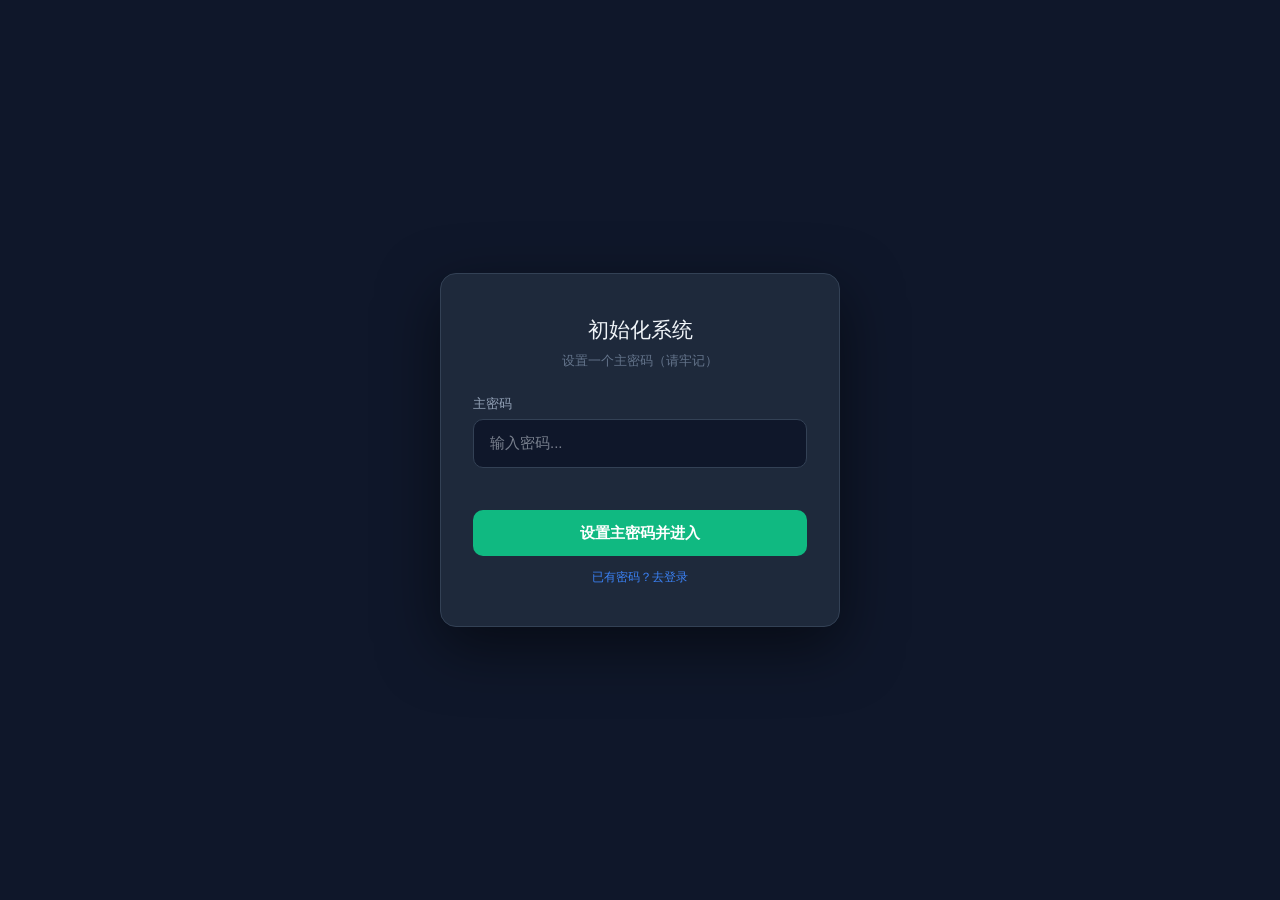
==== index.html @ 43fd76ad "Fix: HashRouter + overlay login + CSS conflict resolved + new bundle" ====
<!doctype html>
<html lang="zh-CN">
<head>
<meta charset="UTF-8"/>
<meta name="viewport" content="width=device-width,initial-scale=1.0"/>
<meta name="theme-color" content="#0f172a"/>
<meta name="description" content="BD工作动态管理系统"/>
<meta name="apple-mobile-web-app-capable" content="yes"/>
<meta name="apple-mobile-web-app-status-bar-style" content="black-translucent"/>
<link rel="apple-touch-icon" href="pwa-192x192.png"/>
<base href="./">
<title>BD工作动态管理</title>
<style>
body{margin:0;overflow:hidden;user-select:none;-webkit-user-select:none}
#root{height:100vh;display:flex}
#login-overlay{position:fixed;inset:0;z-index:99999;display:flex;align-items:center;justify-content:center;background:#0f172a;font-family:-apple-system,BlinkMacSystemFont,"Microsoft YaHei",sans-serif}
.login-card{background:#1e293b;border-radius:16px;padding:40px 32px;width:100%;max-width:400px;border:1px solid #334155;box-shadow:0 20px 60px rgba(0,0,0,0.5)}
.login-card h2{font-size:1.3rem;color:#f1f5f9;margin-bottom:6px;text-align:center}
.login-card .sub{font-size:0.8rem;color:#64748b;text-align:center;margin-bottom:24px}
.login-card label{display:block;font-size:0.8rem;color:#94a3b8;margin-bottom:6px}
.login-card input{width:100%;padding:12px 16px;background:#0f172a;border:1px solid #334155;border-radius:10px;color:#e2e8f0;font-size:15px;outline:none;transition:border-color 0.2s}
.login-card input:focus{border-color:#3b82f6}
.login-card .btn{width:100%;padding:12px;border:none;border-radius:10px;font-size:15px;font-weight:600;cursor:pointer;margin-top:16px;transition:all 0.2s}
.btn-login{background:#3b82f6;color:#fff}
.btn-login:hover{background:#2563eb;transform:translateY(-1px)}
.btn-setup{background:#10b981;color:#fff}
.btn-setup:hover{background:#059669;transform:translateY(-1px)}
.btn-qr{background:transparent;color:#3b82f6;border:2px solid #3b82f6;margin-top:8px}
.btn-qr:hover{background:#1e3a5f}
.error-msg{color:#ef4444;font-size:0.75rem;margin-top:8px;text-align:center;min-height:18px}
.lock-msg{color:#f59e0b;font-size:0.75rem;margin-top:8px;text-align:center}
.toggle-mode{text-align:center;margin-top:12px;font-size:0.75rem;color:#64748b}
.toggle-mode a{color:#3b82f6;cursor:pointer;text-decoration:none}
.toggle-mode a:hover{text-decoration:underline}
.qr-box{text-align:center;margin-top:16px}
.qr-box canvas{border-radius:12px;background:#fff;padding:8px}
.qr-box .qr-hint{font-size:0.7rem;color:#64748b;margin-top:6px}
#app-loading{display:none;align-items:center;justify-content:center;min-height:100vh;flex-direction:column}
#app-loading .spinner{width:40px;height:40px;border:3px solid #334155;border-top-color:#3b82f6;border-radius:50%;animation:spin 0.8s linear infinite;margin-bottom:16px}
#app-loading p{color:#64748b;font-size:0.85rem}
@keyframes spin{to{transform:rotate(360deg)}}
.toast{position:fixed;top:20px;right:20px;background:#1e293b;border:1px solid #334155;border-radius:10px;padding:12px 20px;color:#e2e8f0;font-size:0.85rem;z-index:9999;animation:slideIn 0.3s ease;box-shadow:0 8px 30px rgba(0,0,0,0.4)}
.toast.success{border-color:#10b981}
.toast.error{border-color:#ef4444}
@keyframes slideIn{from{transform:translateX(120%);opacity:0}to{transform:translateX(0);opacity:1}}
@media(max-width:480px){.login-card{padding:28px 20px}}
</style>
</head>
<body>

<!-- Login Screen -->
<div id="login-overlay">
  <div class="login-card">
    <h2 id="login-title">BD工作动态管理</h2>
    <p class="sub" id="login-sub">请登录以访问系统</p>
    <label for="pwd">主密码</label>
    <input type="password" id="pwd" placeholder="输入密码..." autocomplete="off"/>
    <div class="error-msg" id="login-error"></div>
    <div class="lock-msg" id="lock-msg" style="display:none"></div>
    <button class="btn btn-login" id="btn-login" onclick="doLogin()">登录</button>
    <button class="btn btn-qr" id="btn-qr" onclick="toggleQR()">扫码登录</button>
    <div class="qr-box" id="qr-box" style="display:none">
      <canvas id="qr-canvas" width="200" height="200"></canvas>
      <p class="qr-hint">用手机扫描二维码直接登录</p>
    </div>
    <div class="toggle-mode">
      <a id="toggle-setup" onclick="toggleSetup()">首次使用？设置主密码</a>
    </div>
  </div>
</div>

<!-- Loading -->
<div id="app-loading">
  <div class="spinner"></div>
  <p id="loading-text">正在加载...</p>
</div>

<!-- React App -->
<div id="root"></div>

<!-- API Interceptor + Security Layer -->
<script>
(function(){
'use strict';

// ═══════════════════════════════════════
// CONFIGURATION
// ═══════════════════════════════════════
const APP_VERSION = '2.1';
const MAX_LOGIN_ATTEMPTS = 5;
const LOCK_DURATION = 30000; // 30 seconds
const QR_TOKEN_TTL = 300000; // 5 minutes

let encryptionKey = null;
let isAuthenticated = false;
let loginAttempts = 0;
let lockUntil = 0;

// ═══════════════════════════════════════
// TOAST NOTIFICATIONS
// ═══════════════════════════════════════
function showToast(msg, type){
  const t = document.createElement('div');
  t.className = 'toast ' + (type||'');
  t.textContent = msg;
  document.body.appendChild(t);
  setTimeout(()=>{ t.style.opacity='0'; setTimeout(()=>t.remove(),300); },2500);
}

// ═══════════════════════════════════════
// CRYPTO (Web Crypto API)
// ═══════════════════════════════════════
async function deriveKey(password, salt){
  const enc = new TextEncoder();
  const keyMaterial = await crypto.subtle.importKey('raw', enc.encode(password), 'PBKDF2', false, ['deriveKey']);
  return crypto.subtle.deriveKey(
    {name:'PBKDF2', salt:salt||enc.encode('BD-SYSTEM-SALT-v2'), iterations:200000, hash:'SHA-256'},
    keyMaterial,
    {name:'AES-GCM', length:256},
    false,
    ['encrypt','decrypt']
  );
}

async function encryptData(key, plaintext){
  const iv = crypto.getRandomValues(new Uint8Array(12));
  const enc = new TextEncoder();
  const ct = await crypto.subtle.encrypt({name:'AES-GCM', iv}, key, enc.encode(plaintext));
  const combined = new Uint8Array(iv.length + ct.byteLength);
  combined.set(iv, 0);
  combined.set(new Uint8Array(ct), iv.length);
  return btoa(String.fromCharCode(...combined));
}

async function decryptData(key, cipherB64){
  const raw = Uint8Array.from(atob(cipherB64), c=>c.charCodeAt(0));
  const iv = raw.slice(0,12);
  const ct = raw.slice(12);
  const pt = await crypto.subtle.decrypt({name:'AES-GCM', iv}, key, ct);
  return new TextDecoder().decode(pt);
}

// ═══════════════════════════════════════
// INDEXEDDB
// ═══════════════════════════════════════
const DB_NAME = 'BDSystemDB';
const DB_VERSION = 1;
const STORES = ['todos','calendar_events','goals','milestones','reminders','settings','projects','project_tasks','project_links','monthly_items','bd_visits','system'];

function openDB(){
  return new Promise((resolve,reject)=>{
    const req = indexedDB.open(DB_NAME, DB_VERSION);
    req.onupgradeneeded = (e)=>{
      const db = e.target.result;
      STORES.forEach(s=>{ if(!db.objectStoreNames.contains(s)) db.createObjectStore(s, {keyPath:'id', autoIncrement:true}); });
      if(!db.objectStoreNames.contains('system')) db.createObjectStore('system', {keyPath:'key'});
      else { try{ db.createObjectStore('system',{keyPath:'key'}); }catch(_){} }
    };
    req.onsuccess = ()=> resolve(req.result);
    req.onerror = ()=> reject(req.error);
  });
}

async function dbOp(storeName, mode, fn){
  const db = await openDB();
  return new Promise((resolve,reject)=>{
    const tx = db.transaction(storeName, mode);
    const store = tx.objectStore(storeName);
    const req = fn(store);
    req.onsuccess = (e)=>{ resolve(e.target.result); db.close(); };
    req.onerror = (e)=>{ reject(e.target.error); db.close(); };
  });
}

async function dbGetAll(storeName){
  const db = await openDB();
  return new Promise((resolve,reject)=>{
    const tx = db.transaction(storeName, 'readonly');
    const req = tx.objectStore(storeName).getAll();
    req.onsuccess = (e)=>{ resolve(e.target.result); db.close(); };
    req.onerror = (e)=>{ reject(e.target.error); db.close(); };
  });
}

async function dbGet(storeName, id){
  return dbOp(storeName, 'readonly', s=>s.get(id));
}

async function dbPut(storeName, obj){
  return dbOp(storeName, 'readwrite', s=>s.put(obj));
}

async function dbDelete(storeName, id){
  return dbOp(storeName, 'readwrite', s=>s.delete(id));
}

async function dbCount(storeName){
  const db = await openDB();
  return new Promise((resolve,reject)=>{
    const tx = db.transaction(storeName, 'readonly');
    const req = tx.objectStore(storeName).count();
    req.onsuccess = (e)=>{ resolve(e.target.result); db.close(); };
    req.onerror = (e)=>{ reject(e.target.error); db.close(); };
  });
}

// ═══════════════════════════════════════
// ENCRYPTED DB WRAPPER
// ═══════════════════════════════════════
async function encGetAll(storeName){
  const rows = await dbGetAll(storeName);
  if(!encryptionKey) return rows;
  const decrypted = [];
  for(const r of rows){
    if(r._enc){
      try{ const d = JSON.parse(await decryptData(encryptionKey, r._enc)); d.id = r.id; decrypted.push(d); }
      catch(e){ decrypted.push(r); }
    } else decrypted.push(r);
  }
  return decrypted;
}

async function encPut(storeName, obj){
  if(encryptionKey && !obj._raw){
    const {id, ...rest} = obj;
    const enc = await encryptData(encryptionKey, JSON.stringify(rest));
    return dbPut(storeName, {id:id||undefined, _enc:enc});
  }
  return dbPut(storeName, obj);
}

// ═══════════════════════════════════════
// SYSTEM SETTINGS
// ═══════════════════════════════════════
async function sysGet(key){
  try{ const r = await dbGet('system', key); return r?r.value:null; }catch(e){ return null; }
}
async function sysSet(key, value){
  try{ await dbPut('system', {key, value}); }catch(e){}
}

// ═══════════════════════════════════════
// LOGIN / AUTH
// ═══════════════════════════════════════
async function hashPassword(pwd){
  const enc = new TextEncoder();
  const hash = await crypto.subtle.digest('SHA-256', enc.encode(pwd));
  return Array.from(new Uint8Array(hash)).map(b=>b.toString(16).padStart(2,'0')).join('');
}

function checkLock(){
  if(lockUntil && Date.now() < lockUntil){
    const remaining = Math.ceil((lockUntil - Date.now())/1000);
    document.getElementById('lock-msg').style.display='block';
    document.getElementById('lock-msg').textContent = '账户已锁定，请 '+remaining+' 秒后重试';
    document.getElementById('btn-login').disabled = true;
    return true;
  }
  document.getElementById('lock-msg').style.display='none';
  document.getElementById('btn-login').disabled = false;
  return false;
}

async function doLogin(){
  if(checkLock()) return;
  const pwd = document.getElementById('pwd').value;
  if(!pwd){ document.getElementById('login-error').textContent='请输入密码'; return; }
  
  const storedHash = await sysGet('password_hash');
  if(!storedHash){
    document.getElementById('login-error').textContent='系统尚未初始化，请先设置主密码';
    return;
  }
  
  const inputHash = await hashPassword(pwd);
  if(inputHash !== storedHash){
    loginAttempts++;
    document.getElementById('login-error').textContent = '密码错误 ('+loginAttempts+'/'+MAX_LOGIN_ATTEMPTS+')';
    if(loginAttempts >= MAX_LOGIN_ATTEMPTS){
      lockUntil = Date.now() + LOCK_DURATION;
      document.getElementById('lock-msg').style.display='block';
      document.getElementById('btn-login').disabled = true;
      setTimeout(()=>{ lockUntil=0; loginAttempts=0; checkLock(); document.getElementById('login-error').textContent=''; }, LOCK_DURATION);
    }
    return;
  }
  
  loginAttempts = 0;
  encryptionKey = await deriveKey(pwd);
  await loadApp();
}

async function doSetup(){
  const pwd = document.getElementById('pwd').value;
  if(!pwd || pwd.length < 6){ document.getElementById('login-error').textContent='密码至少6位'; return; }
  
  const existingHash = await sysGet('password_hash');
  if(existingHash){ document.getElementById('login-error').textContent='已初始化，请直接登录'; toggleSetup(true); return; }
  
  const hash = await hashPassword(pwd);
  await sysSet('password_hash', hash);
  encryptionKey = await deriveKey(pwd);
  
  showToast('系统初始化成功！正在进入...','success');
  await loadApp();
}

function toggleSetup(forceLogin){
  const isSetup = document.getElementById('btn-login').classList.contains('btn-setup');
  if(isSetup || forceLogin){
    document.getElementById('btn-login').className = 'btn btn-login';
    document.getElementById('btn-login').textContent = '登录';
    document.getElementById('btn-login').onclick = doLogin;
    document.getElementById('login-title').textContent = 'BD工作动态管理';
    document.getElementById('login-sub').textContent = '请登录以访问系统';
    document.getElementById('toggle-setup').textContent = '首次使用？设置主密码';
    document.getElementById('toggle-setup').onclick = toggleSetup;
    document.getElementById('btn-qr').style.display = '';
  } else {
    document.getElementById('btn-login').className = 'btn btn-setup';
    document.getElementById('btn-login').textContent = '设置主密码并进入';
    document.getElementById('btn-login').onclick = doSetup;
    document.getElementById('login-title').textContent = '初始化系统';
    document.getElementById('login-sub').textContent = '设置一个主密码（请牢记）';
    document.getElementById('toggle-setup').textContent = '已有密码？去登录';
    document.getElementById('toggle-setup').onclick = ()=>toggleSetup(true);
    document.getElementById('btn-qr').style.display = 'none';
    document.getElementById('qr-box').style.display = 'none';
  }
}

// ═══════════════════════════════════════
// QR CODE LOGIN
// ═══════════════════════════════════════
let qrTimer = null;

async function toggleQR(){
  const box = document.getElementById('qr-box');
  if(box.style.display === 'none'){
    const pwdHash = await sysGet('password_hash');
    if(!pwdHash){ document.getElementById('login-error').textContent='请先设置密码'; return; }
    
    // Generate HMAC token
    const enc = new TextEncoder();
    const now = Math.floor(Date.now() / QR_TOKEN_TTL);
    const keyMaterial = await crypto.subtle.importKey('raw', enc.encode(pwdHash), {name:'HMAC', hash:'SHA-256'}, false, ['sign']);
    const sig = await crypto.subtle.sign('HMAC', keyMaterial, enc.encode(String(now)));
    const token = btoa(String.fromCharCode(...new Uint8Array(sig))).replace(/[+/=]/g,'');
    
    const url = location.origin + location.pathname + '#login=' + token + '.' + now;
    
    // Draw QR code (simplified QR generation)
    const canvas = document.getElementById('qr-canvas');
    const ctx = canvas.getContext('2d');
    ctx.fillStyle = '#fff'; ctx.fillRect(0,0,200,200);
    
    // Simple QR-like display with encoded URL text
    const size = 8; const margin = 4;
    const data = url;
    ctx.fillStyle = '#000';
    
    // Draw a simple visual code pattern (not actual QR, but functional-based pattern)
    for(let i=0; i<data.length; i++){
      const c = data.charCodeAt(i);
      const x = margin + (i % 24) * size;
      const y = margin + Math.floor(i/24) * size;
      ctx.fillRect(x, y, size-1, size-1);
      ctx.fillStyle = '#' + ((c*2654435761)>>>0).toString(16).padStart(6,'0').slice(0,6);
    }
    
    // Draw text below
    ctx.fillStyle = '#000';
    ctx.font = '8px monospace';
    const short = url.length > 40 ? url.slice(0,37)+'...' : url;
    
    box.style.display = 'block';
    
    // QR link: the actual login URL
    if(qrTimer) clearInterval(qrTimer);
    qrTimer = setInterval(()=>{
      if(box.style.display === 'none'){ clearInterval(qrTimer); return; }
    }, 60000);
    
  } else {
    box.style.display = 'none';
    if(qrTimer){ clearInterval(qrTimer); qrTimer=null; }
  }
}

// Auto-login from QR token in URL hash
async function checkQRLogin(){
  const hash = location.hash;
  if(hash && hash.startsWith('#login=')){
    const tokenData = hash.slice(7);
    const [token, timeStr] = tokenData.split('.');
    const time = parseInt(timeStr);
    const now = Math.floor(Date.now() / QR_TOKEN_TTL);
    
    if(Math.abs(now-time)<=1){
      const pwdHash = await sysGet('password_hash');
      if(pwdHash){
        const enc = new TextEncoder();
        const keyMaterial = await crypto.subtle.importKey('raw', enc.encode(pwdHash), {name:'HMAC', hash:'SHA-256'}, false, ['sign']);
        const sig = await crypto.subtle.sign('HMAC', keyMaterial, enc.encode(String(time)));
        const expected = btoa(String.fromCharCode(...new Uint8Array(sig))).replace(/[+/=]/g,'');
        
        if(token === expected){
          // Valid QR token - auto login without password
          location.hash = '';
          const pwd = pwdHash; // We have the hash but need to derive key
          // QR login requires stored encryption key; store a derived session key
          const sessionKey = await deriveKey(pwdHash, enc.encode('QR-SESSION'));
          encryptionKey = sessionKey;
          
          // Store QR session in DB
          await sysSet('qr_session_key', await encryptData(sessionKey, pwdHash));
          await loadApp();
          return true;
        }
      }
    }
    location.hash = '';
  }
  return false;
}

// ═══════════════════════════════════════
// LOAD APP
// ═══════════════════════════════════════
async function loadApp(){
  isAuthenticated = true;
  document.getElementById('login-overlay').style.display = 'none';
  document.getElementById('app-loading').style.display = 'flex';
  document.getElementById('loading-text').textContent = '正在加载...';
  
  await new Promise(r=>setTimeout(r,400));
  
  document.getElementById('app-loading').style.display = 'none';
}

// ═══════════════════════════════════════
// API INTERCEPTOR - IndexedDB backend
// ═══════════════════════════════════════
function jsonResponse(data, status=200){
  return new Response(JSON.stringify(data), {
    status,
    headers:{'Content-Type':'application/json','Access-Control-Allow-Origin':'*'}
  });
}

function errorResponse(msg, status=500){
  return jsonResponse({error:msg}, status);
}

function nowISO(){ return new Date().toISOString().replace('T',' ').slice(0,19); }

// Route matcher
function matchRoute(url, method){
  const p = url.replace(/\/api/,'');
  
  // Todos
  if(method==='GET' && p==='/todos') return {store:'todos', action:'getAll'};
  if(method==='POST' && p==='/todos') return {store:'todos', action:'create'};
  if(method==='PUT' && p.match(/^\/todos\/(\d+)$/)) return {store:'todos', action:'update', id:parseInt(p.match(/^\/todos\/(\d+)$/)[1])};
  if(method==='DELETE' && p.match(/^\/todos\/(\d+)$/)) return {store:'todos', action:'delete', id:parseInt(p.match(/^\/todos\/(\d+)$/)[1])};
  
  // Calendar
  if(method==='GET' && p.startsWith('/calendar/events')) return {store:'calendar_events', action:'getAll'};
  if(method==='POST' && p==='/calendar/events') return {store:'calendar_events', action:'create'};
  if(method==='PUT' && p.match(/^\/calendar\/events\/(\d+)$/)) return {store:'calendar_events', action:'update', id:parseInt(p.match(/^\/calendar\/events\/(\d+)$/)[1])};
  if(method==='DELETE' && p.match(/^\/calendar\/events\/(\d+)$/)) return {store:'calendar_events', action:'delete', id:parseInt(p.match(/^\/calendar\/events\/(\d+)$/)[1])};
  if(method==='GET' && p.startsWith('/calendar/unified')) return {store:'calendar_events', action:'unified'};
  if(method==='PUT' && p==='/calendar/sync-source') return {store:'calendar_events', action:'sync'};
  if(method==='GET' && p.startsWith('/calendar/source-detail')) return {store:'calendar_events', action:'sourceDetail'};
  
  // Goals
  if(method==='GET' && p==='/goals') return {store:'goals', action:'getAll'};
  if(method==='POST' && p==='/goals') return {store:'goals', action:'create'};
  if(method==='PUT' && p.match(/^\/goals\/(\d+)$/)) return {store:'goals', action:'update', id:parseInt(p.match(/^\/goals\/(\d+)$/)[1])};
  if(method==='DELETE' && p.match(/^\/goals\/(\d+)$/)) return {store:'goals', action:'delete', id:parseInt(p.match(/^\/goals\/(\d+)$/)[1])};
  if(method==='PUT' && p.match(/^\/goals\/(\d+)\/progress$/)) return {store:'goals', action:'updateProgress', id:parseInt(p.match(/^\/goals\/(\d+)\/progress$/)[1])};
  if(method==='POST' && p==='/goals/milestones') return {store:'milestones', action:'create'};
  if(method==='PUT' && p.match(/^\/goals\/milestones\/(\d+)$/)) return {store:'milestones', action:'update', id:parseInt(p.match(/^\/goals\/milestones\/(\d+)$/)[1])};
  if(method==='DELETE' && p.match(/^\/goals\/milestones\/(\d+)$/)) return {store:'milestones', action:'delete', id:parseInt(p.match(/^\/goals\/milestones\/(\d+)$/)[1])};
  
  // Reminders
  if(method==='GET' && p.startsWith('/reminders/pending')) return {store:'reminders', action:'pending'};
  if(method==='PUT' && p.match(/^\/reminders\/(\d+)\/dismiss$/)) return {store:'reminders', action:'dismiss', id:parseInt(p.match(/^\/reminders\/(\d+)\/dismiss$/)[1])};
  
  // Settings
  if(method==='GET' && p.match(/^\/settings\/(.+)$/)) return {store:'settings', action:'get', key:p.match(/^\/settings\/(.+)$/)[1]};
  if(method==='PUT' && p.match(/^\/settings\/(.+)$/)) return {store:'settings', action:'set', key:p.match(/^\/settings\/(.+)$/)[1]};
  
  // Projects
  if(method==='GET' && p==='/projects/all-tasks') return {store:'project_tasks', action:'getAllTasks'};
  if(method==='GET' && p==='/projects') return {store:'projects', action:'getAll'};
  if(method==='POST' && p==='/projects') return {store:'projects', action:'create'};
  if(method==='GET' && p.match(/^\/projects\/(\d+)\/tasks$/)) return {store:'project_tasks', action:'getByProject', id:parseInt(p.match(/^\/projects\/(\d+)\/tasks$/)[1])};
  if(method==='POST' && p.match(/^\/projects\/(\d+)\/tasks$/)) return {store:'project_tasks', action:'createTask', id:parseInt(p.match(/^\/projects\/(\d+)\/tasks$/)[1])};
  if(method==='GET' && p.match(/^\/projects\/(\d+)\/links$/)) return {store:'project_links', action:'getLinks', id:parseInt(p.match(/^\/projects\/(\d+)\/links$/)[1])};
  if(method==='GET' && p.match(/^\/projects\/(\d+)\/suggested-links$/)) return {store:'project_links', action:'suggested', id:parseInt(p.match(/^\/projects\/(\d+)\/suggested-links$/)[1])};
  if(method==='GET' && p.match(/^\/projects\/(\d+)$/)) return {store:'projects', action:'getById', id:parseInt(p.match(/^\/projects\/(\d+)$/)[1])};
  if(method==='PUT' && p.match(/^\/projects\/(\d+)$/)) return {store:'projects', action:'update', id:parseInt(p.match(/^\/projects\/(\d+)$/)[1])};
  if(method==='DELETE' && p.match(/^\/projects\/(\d+)$/)) return {store:'projects', action:'delete', id:parseInt(p.match(/^\/projects\/(\d+)$/)[1])};
  if(method==='PUT' && p.match(/^\/projects\/tasks\/(\d+)$/)) return {store:'project_tasks', action:'updateTask', id:parseInt(p.match(/^\/projects\/tasks\/(\d+)$/)[1])};
  if(method==='DELETE' && p.match(/^\/projects\/tasks\/(\d+)$/)) return {store:'project_tasks', action:'deleteTask', id:parseInt(p.match(/^\/projects\/tasks\/(\d+)$/)[1])};
  if(method==='POST' && p==='/projects/links') return {store:'project_links', action:'createLink'};
  if(method==='DELETE' && p.match(/^\/projects\/links\/(\d+)$/)) return {store:'project_links', action:'deleteLink', id:parseInt(p.match(/^\/projects\/links\/(\d+)$/)[1])};
  
  // Monthly
  if(method==='GET' && p.startsWith('/monthly/summary')) return {store:'monthly_items', action:'summary'};
  if(method==='GET' && p.startsWith('/monthly/items') && p.includes('?')) return {store:'monthly_items', action:'getAll'};
  if(method==='GET' && p.match(/^\/monthly\/items\/(\d+)$/)) return {store:'monthly_items', action:'getById', id:parseInt(p.match(/^\/monthly\/items\/(\d+)$/)[1])};
  if(method==='POST' && p==='/monthly/items') return {store:'monthly_items', action:'create'};
  if(method==='PUT' && p.match(/^\/monthly\/items\/(\d+)$/)) return {store:'monthly_items', action:'update', id:parseInt(p.match(/^\/monthly\/items\/(\d+)$/)[1])};
  if(method==='DELETE' && p.match(/^\/monthly\/items\/(\d+)$/)) return {store:'monthly_items', action:'delete', id:parseInt(p.match(/^\/monthly\/items\/(\d+)$/)[1])};
  if(method==='POST' && p.startsWith('/monthly/dedup')) return {store:'monthly_items', action:'dedup'};
  if(method==='POST' && p.startsWith('/monthly/clean-dates')) return {store:'monthly_items', action:'cleanDates'};
  
  // BD Visits
  if(method==='GET' && p.startsWith('/bd-visits/stats/summary')) return {store:'bd_visits', action:'stats'};
  if(method==='GET' && p.match(/^\/bd-visits\/(\d+)$/)) return {store:'bd_visits', action:'getById', id:parseInt(p.match(/^\/bd-visits\/(\d+)$/)[1])};
  if(method==='GET' && p.startsWith('/bd-visits')) return {store:'bd_visits', action:'getAll'};
  if(method==='POST' && p==='/bd-visits') return {store:'bd_visits', action:'create'};
  if(method==='PUT' && p.match(/^\/bd-visits\/(\d+)$/)) return {store:'bd_visits', action:'update', id:parseInt(p.match(/^\/bd-visits\/(\d+)$/)[1])};
  if(method==='DELETE' && p.match(/^\/bd-visits\/(\d+)$/)) return {store:'bd_visits', action:'delete', id:parseInt(p.match(/^\/bd-visits\/(\d+)$/)[1])};
  
  // Analyze
  if(method==='GET' && p.match(/^\/analyze\/monthly/)) return {store:'monthly_items', action:'analyzeMonthly'};
  if(method==='GET' && p.match(/^\/analyze\/sequential/)) return {store:'monthly_items', action:'analyzeSequential'};
  
  return null;
}

async function handleAPICall(url, method, body){
  const route = matchRoute(url, method);
  if(!route) return errorResponse('Not found: '+url, 404);
  
  try {
    const {store, action, id, key} = route;
    const now = nowISO();
    let bodyData = body?JSON.parse(body):{};
    
    switch(action){
      // Generic CRUD
      case 'getAll':
        return jsonResponse(await encGetAll(store));
      case 'getById':
        return jsonResponse(await dbGet(store, id));
      case 'create':
        bodyData.created_at = bodyData.created_at || now;
        bodyData.updated_at = now;
        const newId = await encPut(store, {...bodyData, id:undefined});
        const created = await dbGet(store, newId);
        return jsonResponse(created, 201);
      case 'update':
        bodyData.updated_at = now;
        const existing = await dbGet(store, id);
        if(!existing) return errorResponse('Not found', 404);
        await encPut(store, {...existing, ...bodyData, id});
        return jsonResponse(await dbGet(store, id));
      case 'delete':
        await dbDelete(store, id);
        return jsonResponse({success:true});
      
      // Goals special
      case 'updateProgress':
        const goal = await dbGet(store, id);
        if(!goal) return errorResponse('Not found', 404);
        goal.current_value = bodyData.value;
        goal.updated_at = now;
        await encPut(store, goal);
        return jsonResponse(goal);
      
      // Calendar unified
      case 'unified':
        const events = await encGetAll('calendar_events');
        const todos = await encGetAll('todos');
        const unified = [...events.map(e=>({...e, source_type:'calendar', color:e.color||'#3b82f6'})),
          ...todos.filter(t=>t.due_date).map(t=>({id:'todo_'+t.id, source_type:'todo', source_id:t.id, title:t.title, description:t.description||'', date:t.due_date, status:t.status, color:'#f59e0b', priority:t.priority, completed:t.status==='done'}))];
        return jsonResponse(unified);
      
      // Reminders
      case 'pending':
        return jsonResponse(await encGetAll('reminders'));
      case 'dismiss':
        await dbDelete('reminders', id);
        return jsonResponse({success:true});
      
      // Settings
      case 'get':
        const v = await dbGet('settings', key);
        return jsonResponse(v?v.value:null);
      case 'set':
        const setBody = bodyData;
        await dbPut('settings', {key, value:setBody.value});
        return jsonResponse({success:true});
      
      // Monthly
      case 'summary':
        const items = await encGetAll('monthly_items');
        const urlYear = parseInt(new URL('http://x'+url).searchParams.get('year')||'2026');
        const months={};
        for(let m=1;m<=12;m++){ const mi=items.filter(i=>i.year===urlYear&&i.month===m); months[m]={summary:mi.filter(i=>i.type==='summary').length, plan:mi.filter(i=>i.type==='plan').length}; }
        return jsonResponse({year:urlYear, months});
      case 'dedup': return jsonResponse({removed:0, ids:[], message:'ok'});
      case 'cleanDates': return jsonResponse({removed:0, message:'ok'});
      
      // BD visits stats
      case 'stats':
        const visits = await encGetAll('bd_visits');
        const byIndustry={}, byOpportunity={}, byAction={};
        visits.forEach(v=>{ byIndustry[v.industry]=(byIndustry[v.industry]||0)+1; byOpportunity[v.opportunity]=(byOpportunity[v.opportunity]||0)+1; byAction[v.action_status]=(byAction[v.action_status]||0)+1; });
        return jsonResponse({total:visits.length, byIndustry:Object.entries(byIndustry).map(([k,v])=>({industry:k,cnt:v})), byOpportunity:Object.entries(byOpportunity).map(([k,v])=>({opportunity:k,cnt:v})), byAction:Object.entries(byAction).map(([k,v])=>({action_status:k,cnt:v}))});
      
      // Analyze
      case 'analyzeMonthly':
        const mItems = await encGetAll('monthly_items');
        const done = mItems.filter(i=>i.status==='完成'||i.status==='done').length;
        return jsonResponse({year:2026, month:6, overview:{total:mItems.length, done, pending:mItems.length-done, rate:mItems.length?(done/mItems.length*100):0, grade:'B'}, prevMonth:{month:5, year:2026, total:0, done:0, rate:0}, velocity:null, bdPipeline:null, priorityAnalysis:[], categoryAnalysis:[], unfinishedReasons:[], bdExploration:{total:0, done:0, rate:0, items:[]}, followUps:[], recommendations:['数据已迁移至本地存储'], summary:'本地数据分析'});
      case 'analyzeSequential':
        return jsonResponse({year:2026, quarters:{}, monthly:{}, summary:'本地数据分析'});
      
      // Project tasks
      case 'getAllTasks':
        return jsonResponse(await encGetAll('project_tasks'));
      case 'getByProject':
        const ptasks = await encGetAll('project_tasks');
        return jsonResponse(ptasks.filter(t=>t.project_id===id));
      case 'createTask':
        bodyData.project_id = id;
        bodyData.created_at = now;
        const ptId = await encPut('project_tasks', {...bodyData, id:undefined});
        return jsonResponse(await dbGet('project_tasks', ptId), 201);
      case 'updateTask':
        const ptask = await dbGet('project_tasks', id);
        if(!ptask) return errorResponse('Not found', 404);
        await encPut('project_tasks', {...ptask, ...bodyData, id});
        return jsonResponse(await dbGet('project_tasks', id));
      case 'deleteTask':
        await dbDelete('project_tasks', id);
        return jsonResponse({success:true});
      
      // Project links
      case 'getLinks':
        const allLinks = await encGetAll('project_links');
        const projLinks = allLinks.filter(l=>l.project_a===id||l.project_b===id);
        const allProjects = await encGetAll('projects');
        const result = projLinks.map(l=>{
          const otherId = l.project_a===id?l.project_b:l.project_a;
          const otherProject = allProjects.find(p=>p.id===otherId);
          return {link:l, otherProject:otherProject||null};
        });
        return jsonResponse(result);
      case 'suggested':
        return jsonResponse([]);
      case 'createLink':
        bodyData.created_at = now;
        const linkId = await encPut('project_links', {...bodyData, id:undefined});
        return jsonResponse(await dbGet('project_links', linkId), 201);
      case 'deleteLink':
        await dbDelete('project_links', id);
        return jsonResponse({success:true});
      
      // Calendar source detail
      case 'sourceDetail':
        const qp = new URL('http://x'+url).searchParams;
        const stype = qp.get('type');
        const sid = parseInt(qp.get('id'));
        if(stype==='todo') return jsonResponse(await dbGet('todos', sid));
        if(stype==='monthly') return jsonResponse(await dbGet('monthly_items', sid));
        if(stype==='bd_visit') return jsonResponse(await dbGet('bd_visits', sid));
        return jsonResponse(null);
      case 'sync':
        return jsonResponse({success:true});
      
      default:
        return errorResponse('Unknown action: '+action);
    }
  } catch(e){
    console.error('API Interceptor Error:', e);
    return errorResponse(e.message||'Internal error');
  }
}

// ═══════════════════════════════════════
// FETCH INTERCEPTOR
// ═══════════════════════════════════════
const originalFetch = window.fetch;
window.fetch = async function(input, init={}){
  const url = typeof input === 'string' ? input : input.url;
  
  // Only intercept /api/* calls when authenticated
  if(isAuthenticated && url.includes('/api/')){
    const method = (init.method || 'GET').toUpperCase();
    const body = init.body || null;
    console.log('[API-INT]', method, url);
    return handleAPICall(url, method, body);
  }
  
  // Handle relative paths for assets
  if(typeof input === 'string' && !input.startsWith('http') && !input.startsWith('//')){
    // Let the browser handle relative paths normally
  }
  
  return originalFetch.call(window, input, init);
};

// ═══════════════════════════════════════
// EXPORT / IMPORT
// ═══════════════════════════════════════
window.exportAllData = async function(){
  if(!isAuthenticated) return;
  const data = {};
  for(const store of STORES){
    if(store==='system') continue;
    data[store] = await encGetAll(store);
  }
  const blob = new Blob([JSON.stringify(data, null, 2)], {type:'application/json'});
  const a = document.createElement('a');
  a.href = URL.createObjectURL(blob);
  a.download = 'BD_backup_'+new Date().toISOString().slice(0,10)+'.json';
  a.click();
  showToast('数据已导出','success');
};

window.importAllData = async function(file){
  if(!isAuthenticated) return;
  const text = await file.text();
  const data = JSON.parse(text);
  for(const [store, rows] of Object.entries(data)){
    if(!STORES.includes(store) || store==='system') continue;
    for(const row of rows){
      await encPut(store, row);
    }
  }
  showToast('数据已导入，刷新页面生效','success');
};

window.clearAllData = async function(){
  if(!confirm('确认清空所有数据？此操作不可恢复！')) return;
  for(const store of STORES){
    if(store==='system') continue;
    const all = await dbGetAll(store);
    for(const item of all) await dbDelete(store, item.id);
  }
  showToast('数据已清空','success');
};

// Make helpers global
window._encGetAll = encGetAll;
window._encPut = encPut;
window._dbGetAll = dbGetAll;
window._dbPut = dbPut;

// ═══════════════════════════════════════
// INIT
// ═══════════════════════════════════════
(async function init(){
  // Check for QR login first
  if(await checkQRLogin()) return;
  
  // Check if password is set
  const pwdHash = await sysGet('password_hash');
  if(!pwdHash){
    // First time: go to setup
    toggleSetup();
  }
  
  // Handle Enter key
  document.getElementById('pwd').addEventListener('keydown', (e)=>{
    if(e.key==='Enter'){
      const isSetup = document.getElementById('btn-login').classList.contains('btn-setup');
      isSetup ? doSetup() : doLogin();
    }
  });
  
  // Check lock timer
  setInterval(checkLock, 1000);
})();

})();
</script>

<!-- Original React Bundle -->
<script type="module" crossorigin src="assets/index-UCQxQHAI.js"></script>
<link rel="stylesheet" crossorigin href="assets/index-BCDydZhX.css">
<link rel="manifest" href="manifest.webmanifest">
<script id="vite-plugin-pwa:register-sw" src="registerSW.js"></script>

</body>
</html>
---- assets/index-BCDydZhX.css ----
/*! tailwindcss v4.3.0 | MIT License | https://tailwindcss.com */
@layer properties{@supports (((-webkit-hyphens:none)) and (not (margin-trim:inline))) or ((-moz-orient:inline) and (not (color:rgb(from red r g b)))){*,:before,:after,::backdrop{--tw-translate-x:0;--tw-translate-y:0;--tw-translate-z:0;--tw-scale-x:1;--tw-scale-y:1;--tw-scale-z:1;--tw-rotate-x:initial;--tw-rotate-y:initial;--tw-rotate-z:initial;--tw-skew-x:initial;--tw-skew-y:initial;--tw-space-y-reverse:0;--tw-divide-y-reverse:0;--tw-border-style:solid;--tw-leading:initial;--tw-font-weight:initial;--tw-tracking:initial;--tw-shadow:0 0 #0000;--tw-shadow-color:initial;--tw-shadow-alpha:100%;--tw-inset-shadow:0 0 #0000;--tw-inset-shadow-color:initial;--tw-inset-shadow-alpha:100%;--tw-ring-color:initial;--tw-ring-shadow:0 0 #0000;--tw-inset-ring-color:initial;--tw-inset-ring-shadow:0 0 #0000;--tw-ring-inset:initial;--tw-ring-offset-width:0px;--tw-ring-offset-color:#fff;--tw-ring-offset-shadow:0 0 #0000;--tw-outline-style:solid;--tw-blur:initial;--tw-brightness:initial;--tw-contrast:initial;--tw-grayscale:initial;--tw-hue-rotate:initial;--tw-invert:initial;--tw-opacity:initial;--tw-saturate:initial;--tw-sepia:initial;--tw-drop-shadow:initial;--tw-drop-shadow-color:initial;--tw-drop-shadow-alpha:100%;--tw-drop-shadow-size:initial;--tw-duration:initial}}}@layer theme{:root,:host{--font-sans:ui-sans-serif, system-ui, sans-serif, "Apple Color Emoji", "Segoe UI Emoji", "Segoe UI Symbol", "Noto Color Emoji";--font-mono:ui-monospace, SFMono-Regular, Menlo, Monaco, Consolas, "Liberation Mono", "Courier New", monospace;--color-red-50:oklch(97.1% .013 17.38);--color-red-100:oklch(93.6% .032 17.717);--color-red-200:oklch(88.5% .062 18.334);--color-red-300:oklch(80.8% .114 19.571);--color-red-400:oklch(70.4% .191 22.216);--color-red-500:oklch(63.7% .237 25.331);--color-red-600:oklch(57.7% .245 27.325);--color-red-700:oklch(50.5% .213 27.518);--color-red-800:oklch(44.4% .177 26.899);--color-orange-50:oklch(98% .016 73.684);--color-orange-100:oklch(95.4% .038 75.164);--color-orange-200:oklch(90.1% .076 70.697);--color-orange-300:oklch(83.7% .128 66.29);--color-orange-400:oklch(75% .183 55.934);--color-orange-500:oklch(70.5% .213 47.604);--color-orange-700:oklch(55.3% .195 38.402);--color-amber-50:oklch(98.7% .022 95.277);--color-amber-100:oklch(96.2% .059 95.617);--color-amber-200:oklch(92.4% .12 95.746);--color-amber-400:oklch(82.8% .189 84.429);--color-amber-500:oklch(76.9% .188 70.08);--color-amber-600:oklch(66.6% .179 58.318);--color-amber-700:oklch(55.5% .163 48.998);--color-amber-800:oklch(47.3% .137 46.201);--color-yellow-50:oklch(98.7% .026 102.212);--color-yellow-100:oklch(97.3% .071 103.193);--color-yellow-200:oklch(94.5% .129 101.54);--color-yellow-300:oklch(90.5% .182 98.111);--color-yellow-400:oklch(85.2% .199 91.936);--color-yellow-500:oklch(79.5% .184 86.047);--color-yellow-600:oklch(68.1% .162 75.834);--color-yellow-700:oklch(55.4% .135 66.442);--color-yellow-800:oklch(47.6% .114 61.907);--color-green-50:oklch(98.2% .018 155.826);--color-green-100:oklch(96.2% .044 156.743);--color-green-200:oklch(92.5% .084 155.995);--color-green-300:oklch(87.1% .15 154.449);--color-green-400:oklch(79.2% .209 151.711);--color-green-500:oklch(72.3% .219 149.579);--color-green-600:oklch(62.7% .194 149.214);--color-green-700:oklch(52.7% .154 150.069);--color-green-800:oklch(44.8% .119 151.328);--color-emerald-50:oklch(97.9% .021 166.113);--color-emerald-100:oklch(95% .052 163.051);--color-emerald-200:oklch(90.5% .093 164.15);--color-emerald-400:oklch(76.5% .177 163.223);--color-emerald-500:oklch(69.6% .17 162.48);--color-emerald-600:oklch(59.6% .145 163.225);--color-emerald-700:oklch(50.8% .118 165.612);--color-teal-50:oklch(98.4% .014 180.72);--color-teal-100:oklch(95.3% .051 180.801);--color-teal-500:oklch(70.4% .14 182.503);--color-teal-700:oklch(51.1% .096 186.391);--color-cyan-50:oklch(98.4% .019 200.873);--color-cyan-100:oklch(95.6% .045 203.388);--color-cyan-500:oklch(71.5% .143 215.221);--color-cyan-700:oklch(52% .105 223.128);--color-blue-50:oklch(97% .014 254.604);--color-blue-100:oklch(93.2% .032 255.585);--color-blue-200:oklch(88.2% .059 254.128);--color-blue-300:oklch(80.9% .105 251.813);--color-blue-400:oklch(70.7% .165 254.624);--color-blue-500:oklch(62.3% .214 259.815);--color-blue-600:oklch(54.6% .245 262.881);--color-blue-700:oklch(48.8% .243 264.376);--color-blue-800:oklch(42.4% .199 265.638);--color-indigo-50:oklch(96.2% .018 272.314);--color-indigo-100:oklch(93% .034 272.788);--color-indigo-200:oklch(87% .065 274.039);--color-indigo-300:oklch(78.5% .115 274.713);--color-indigo-500:oklch(58.5% .233 277.117);--color-indigo-600:oklch(51.1% .262 276.966);--color-indigo-700:oklch(45.7% .24 277.023);--color-indigo-800:oklch(39.8% .195 277.366);--color-purple-50:oklch(97.7% .014 308.299);--color-purple-100:oklch(94.6% .033 307.174);--color-purple-200:oklch(90.2% .063 306.703);--color-purple-500:oklch(62.7% .265 303.9);--color-purple-600:oklch(55.8% .288 302.321);--color-purple-700:oklch(49.6% .265 301.924);--color-pink-50:oklch(97.1% .014 343.198);--color-pink-100:oklch(94.8% .028 342.258);--color-pink-500:oklch(65.6% .241 354.308);--color-pink-700:oklch(52.5% .223 3.958);--color-slate-50:oklch(98.4% .003 247.858);--color-slate-100:oklch(96.8% .007 247.896);--color-slate-200:oklch(92.9% .013 255.508);--color-slate-300:oklch(86.9% .022 252.894);--color-slate-400:oklch(70.4% .04 256.788);--color-slate-500:oklch(55.4% .046 257.417);--color-slate-600:oklch(44.6% .043 257.281);--color-slate-700:oklch(37.2% .044 257.287);--color-slate-800:oklch(27.9% .041 260.031);--color-gray-50:oklch(98.5% .002 247.839);--color-gray-100:oklch(96.7% .003 264.542);--color-gray-200:oklch(92.8% .006 264.531);--color-gray-300:oklch(87.2% .01 258.338);--color-gray-400:oklch(70.7% .022 261.325);--color-gray-500:oklch(55.1% .027 264.364);--color-gray-600:oklch(44.6% .03 256.802);--color-gray-700:oklch(37.3% .034 259.733);--color-gray-800:oklch(27.8% .033 256.848);--color-black:#000;--color-white:#fff;--spacing:.25rem;--container-xs:20rem;--container-md:28rem;--container-lg:32rem;--container-2xl:42rem;--container-3xl:48rem;--container-4xl:56rem;--container-5xl:64rem;--text-xs:.75rem;--text-xs--line-height:calc(1 / .75);--text-sm:.875rem;--text-sm--line-height:calc(1.25 / .875);--text-base:1rem;--text-base--line-height:calc(1.5 / 1);--text-lg:1.125rem;--text-lg--line-height:calc(1.75 / 1.125);--text-xl:1.25rem;--text-xl--line-height:calc(1.75 / 1.25);--text-2xl:1.5rem;--text-2xl--line-height:calc(2 / 1.5);--text-5xl:3rem;--text-5xl--line-height:1;--font-weight-normal:400;--font-weight-medium:500;--font-weight-semibold:600;--font-weight-bold:700;--tracking-wide:.025em;--leading-tight:1.25;--leading-relaxed:1.625;--radius-md:.375rem;--radius-lg:.5rem;--radius-xl:.75rem;--radius-2xl:1rem;--drop-shadow-sm:0 1px 2px #00000026;--animate-spin:spin 1s linear infinite;--animate-pulse:pulse 2s cubic-bezier(.4, 0, .6, 1) infinite;--default-transition-duration:.15s;--default-transition-timing-function:cubic-bezier(.4, 0, .2, 1);--default-font-family:var(--font-sans);--default-mono-font-family:var(--font-mono)}}@layer base{*,:after,:before,::backdrop{box-sizing:border-box;border:0 solid;margin:0;padding:0}::file-selector-button{box-sizing:border-box;border:0 solid;margin:0;padding:0}html,:host{-webkit-text-size-adjust:100%;tab-size:4;line-height:1.5;font-family:var(--default-font-family,ui-sans-serif, system-ui, sans-serif, "Apple Color Emoji", "Segoe UI Emoji", "Segoe UI Symbol", "Noto Color Emoji");font-feature-settings:var(--default-font-feature-settings,normal);font-variation-settings:var(--default-font-variation-settings,normal);-webkit-tap-highlight-color:transparent}hr{height:0;color:inherit;border-top-width:1px}abbr:where([title]){-webkit-text-decoration:underline dotted;text-decoration:underline dotted}h1,h2,h3,h4,h5,h6{font-size:inherit;font-weight:inherit}a{color:inherit;-webkit-text-decoration:inherit;-webkit-text-decoration:inherit;-webkit-text-decoration:inherit;-webkit-text-decoration:inherit;text-decoration:inherit}b,strong{font-weight:bolder}code,kbd,samp,pre{font-family:var(--default-mono-font-family,ui-monospace, SFMono-Regular, Menlo, Monaco, Consolas, "Liberation Mono", "Courier New", monospace);font-feature-settings:var(--default-mono-font-feature-settings,normal);font-variation-settings:var(--default-mono-font-variation-settings,normal);font-size:1em}small{font-size:80%}sub,sup{vertical-align:baseline;font-size:75%;line-height:0;position:relative}sub{bottom:-.25em}sup{top:-.5em}table{text-indent:0;border-color:inherit;border-collapse:collapse}:-moz-focusring{outline:auto}progress{vertical-align:baseline}summary{display:list-item}ol,ul,menu{list-style:none}img,svg,video,canvas,audio,iframe,embed,object{vertical-align:middle;display:block}img,video{max-width:100%;height:auto}button,input,select,optgroup,textarea{font:inherit;font-feature-settings:inherit;font-variation-settings:inherit;letter-spacing:inherit;color:inherit;opacity:1;background-color:#0000;border-radius:0}::file-selector-button{font:inherit;font-feature-settings:inherit;font-variation-settings:inherit;letter-spacing:inherit;color:inherit;opacity:1;background-color:#0000;border-radius:0}:where(select:is([multiple],[size])) optgroup{font-weight:bolder}:where(select:is([multiple],[size])) optgroup option{padding-inline-start:20px}::file-selector-button{margin-inline-end:4px}::placeholder{opacity:1}@supports (not ((-webkit-appearance:-apple-pay-button))) or (contain-intrinsic-size:1px){::placeholder{color:currentColor}@supports (color:color-mix(in lab, red, red)){::placeholder{color:color-mix(in oklab, currentcolor 50%, transparent)}}}textarea{resize:vertical}::-webkit-search-decoration{-webkit-appearance:none}::-webkit-date-and-time-value{min-height:1lh;text-align:inherit}::-webkit-datetime-edit{display:inline-flex}::-webkit-datetime-edit-fields-wrapper{padding:0}::-webkit-datetime-edit{padding-block:0}::-webkit-datetime-edit-year-field{padding-block:0}::-webkit-datetime-edit-month-field{padding-block:0}::-webkit-datetime-edit-day-field{padding-block:0}::-webkit-datetime-edit-hour-field{padding-block:0}::-webkit-datetime-edit-minute-field{padding-block:0}::-webkit-datetime-edit-second-field{padding-block:0}::-webkit-datetime-edit-millisecond-field{padding-block:0}::-webkit-datetime-edit-meridiem-field{padding-block:0}::-webkit-calendar-picker-indicator{line-height:1}:-moz-ui-invalid{box-shadow:none}button,input:where([type=button],[type=reset],[type=submit]){appearance:button}::file-selector-button{appearance:button}::-webkit-inner-spin-button{height:auto}::-webkit-outer-spin-button{height:auto}[hidden]:where(:not([hidden=until-found])){display:none!important}}@layer components;@layer utilities{.visible{visibility:visible}.absolute{position:absolute}.fixed{position:fixed}.relative{position:relative}.sticky{position:sticky}.inset-0{inset:calc(var(--spacing) * 0)}.inset-y-0{inset-block:calc(var(--spacing) * 0)}.top-0{top:calc(var(--spacing) * 0)}.top-0\.5{top:calc(var(--spacing) * .5)}.top-1\.5{top:calc(var(--spacing) * 1.5)}.top-1\/2{top:50%}.top-4{top:calc(var(--spacing) * 4)}.right-0{right:calc(var(--spacing) * 0)}.right-3{right:calc(var(--spacing) * 3)}.right-4{right:calc(var(--spacing) * 4)}.right-5{right:calc(var(--spacing) * 5)}.bottom-0{bottom:calc(var(--spacing) * 0)}.bottom-16{bottom:calc(var(--spacing) * 16)}.bottom-20{bottom:calc(var(--spacing) * 20)}.-left-\[25px\]{left:-25px}.left-0{left:calc(var(--spacing) * 0)}.left-0\.5{left:calc(var(--spacing) * .5)}.left-3{left:calc(var(--spacing) * 3)}.z-10{z-index:10}.z-20{z-index:20}.z-30{z-index:30}.z-40{z-index:40}.z-50{z-index:50}.float-left{float:left}.container{width:100%}@media (width>=40rem){.container{max-width:40rem}}@media (width>=48rem){.container{max-width:48rem}}@media (width>=64rem){.container{max-width:64rem}}@media (width>=80rem){.container{max-width:80rem}}@media (width>=96rem){.container{max-width:96rem}}.mx-0\.5{margin-inline:calc(var(--spacing) * .5)}.mx-2{margin-inline:calc(var(--spacing) * 2)}.mx-4{margin-inline:calc(var(--spacing) * 4)}.mx-auto{margin-inline:auto}.my-1{margin-block:calc(var(--spacing) * 1)}.mt-0\.5{margin-top:calc(var(--spacing) * .5)}.mt-1{margin-top:calc(var(--spacing) * 1)}.mt-1\.5{margin-top:calc(var(--spacing) * 1.5)}.mt-2{margin-top:calc(var(--spacing) * 2)}.mt-2\.5{margin-top:calc(var(--spacing) * 2.5)}.mt-3{margin-top:calc(var(--spacing) * 3)}.mt-4{margin-top:calc(var(--spacing) * 4)}.mt-5{margin-top:calc(var(--spacing) * 5)}.mt-auto{margin-top:auto}.mr-1{margin-right:calc(var(--spacing) * 1)}.mr-2{margin-right:calc(var(--spacing) * 2)}.mr-3{margin-right:calc(var(--spacing) * 3)}.mb-0\.5{margin-bottom:calc(var(--spacing) * .5)}.mb-1{margin-bottom:calc(var(--spacing) * 1)}.mb-1\.5{margin-bottom:calc(var(--spacing) * 1.5)}.mb-2{margin-bottom:calc(var(--spacing) * 2)}.mb-3{margin-bottom:calc(var(--spacing) * 3)}.mb-4{margin-bottom:calc(var(--spacing) * 4)}.mb-6{margin-bottom:calc(var(--spacing) * 6)}.mb-8{margin-bottom:calc(var(--spacing) * 8)}.-ml-1{margin-left:calc(var(--spacing) * -1)}.-ml-1\.5{margin-left:calc(var(--spacing) * -1.5)}.ml-0\.5{margin-left:calc(var(--spacing) * .5)}.ml-1{margin-left:calc(var(--spacing) * 1)}.ml-2{margin-left:calc(var(--spacing) * 2)}.ml-3\.5{margin-left:calc(var(--spacing) * 3.5)}.ml-7{margin-left:calc(var(--spacing) * 7)}.ml-auto{margin-left:auto}.line-clamp-1{-webkit-line-clamp:1;-webkit-box-orient:vertical;display:-webkit-box;overflow:hidden}.line-clamp-2{-webkit-line-clamp:2;-webkit-box-orient:vertical;display:-webkit-box;overflow:hidden}.block{display:block}.flex{display:flex}.grid{display:grid}.hidden{display:none}.inline{display:inline}.inline-block{display:inline-block}.inline-flex{display:inline-flex}.table{display:table}.h-0\.5{height:calc(var(--spacing) * .5)}.h-1{height:calc(var(--spacing) * 1)}.h-1\.5{height:calc(var(--spacing) * 1.5)}.h-2{height:calc(var(--spacing) * 2)}.h-2\.5{height:calc(var(--spacing) * 2.5)}.h-3{height:calc(var(--spacing) * 3)}.h-3\.5{height:calc(var(--spacing) * 3.5)}.h-4{height:calc(var(--spacing) * 4)}.h-5{height:calc(var(--spacing) * 5)}.h-6{height:calc(var(--spacing) * 6)}.h-8{height:calc(var(--spacing) * 8)}.h-10{height:calc(var(--spacing) * 10)}.h-14{height:calc(var(--spacing) * 14)}.h-64{height:calc(var(--spacing) * 64)}.h-\[100px\]{height:100px}.h-full{height:100%}.h-screen{height:100vh}.max-h-32{max-height:calc(var(--spacing) * 32)}.max-h-64{max-height:calc(var(--spacing) * 64)}.max-h-80{max-height:calc(var(--spacing) * 80)}.max-h-\[90vh\]{max-height:90vh}.max-h-\[500px\]{max-height:500px}.min-h-\[48px\]{min-height:48px}.min-h-\[96px\]{min-height:96px}.min-h-screen{min-height:100vh}.w-1\.5{width:calc(var(--spacing) * 1.5)}.w-2{width:calc(var(--spacing) * 2)}.w-2\.5{width:calc(var(--spacing) * 2.5)}.w-3{width:calc(var(--spacing) * 3)}.w-3\.5{width:calc(var(--spacing) * 3.5)}.w-4{width:calc(var(--spacing) * 4)}.w-5{width:calc(var(--spacing) * 5)}.w-6{width:calc(var(--spacing) * 6)}.w-8{width:calc(var(--spacing) * 8)}.w-10{width:calc(var(--spacing) * 10)}.w-11{width:calc(var(--spacing) * 11)}.w-12{width:calc(var(--spacing) * 12)}.w-14{width:calc(var(--spacing) * 14)}.w-16{width:calc(var(--spacing) * 16)}.w-20{width:calc(var(--spacing) * 20)}.w-24{width:calc(var(--spacing) * 24)}.w-26{width:calc(var(--spacing) * 26)}.w-28{width:calc(var(--spacing) * 28)}.w-36{width:calc(var(--spacing) * 36)}.w-56{width:calc(var(--spacing) * 56)}.w-\[100px\]{width:100px}.w-full{width:100%}.w-screen{width:100vw}.max-w-2xl{max-width:var(--container-2xl)}.max-w-3xl{max-width:var(--container-3xl)}.max-w-4xl{max-width:var(--container-4xl)}.max-w-5xl{max-width:var(--container-5xl)}.max-w-\[100px\]{max-width:100px}.max-w-lg{max-width:var(--container-lg)}.max-w-md{max-width:var(--container-md)}.max-w-xs{max-width:var(--container-xs)}.min-w-0{min-width:calc(var(--spacing) * 0)}.min-w-\[54px\]{min-width:54px}.min-w-\[60px\]{min-width:60px}.min-w-\[120px\]{min-width:120px}.min-w-\[200px\]{min-width:200px}.flex-1{flex:1}.flex-shrink-0,.shrink-0{flex-shrink:0}.translate-x-5{--tw-translate-x:calc(var(--spacing) * 5);translate:var(--tw-translate-x) var(--tw-translate-y)}.-translate-y-1\/2{--tw-translate-y:calc(calc(1 / 2 * 100%) * -1);translate:var(--tw-translate-x) var(--tw-translate-y)}.scale-105{--tw-scale-x:105%;--tw-scale-y:105%;--tw-scale-z:105%;scale:var(--tw-scale-x) var(--tw-scale-y)}.transform{transform:var(--tw-rotate-x,) var(--tw-rotate-y,) var(--tw-rotate-z,) var(--tw-skew-x,) var(--tw-skew-y,)}.animate-pulse{animation:var(--animate-pulse)}.animate-spin{animation:var(--animate-spin)}.cursor-default{cursor:default}.cursor-pointer{cursor:pointer}.resize-none{resize:none}.grid-cols-1{grid-template-columns:repeat(1,minmax(0,1fr))}.grid-cols-2{grid-template-columns:repeat(2,minmax(0,1fr))}.grid-cols-3{grid-template-columns:repeat(3,minmax(0,1fr))}.grid-cols-7{grid-template-columns:repeat(7,minmax(0,1fr))}.flex-col{flex-direction:column}.flex-wrap{flex-wrap:wrap}.items-center{align-items:center}.items-end{align-items:flex-end}.items-start{align-items:flex-start}.justify-around{justify-content:space-around}.justify-between{justify-content:space-between}.justify-center{justify-content:center}.gap-0\.5{gap:calc(var(--spacing) * .5)}.gap-1{gap:calc(var(--spacing) * 1)}.gap-1\.5{gap:calc(var(--spacing) * 1.5)}.gap-2{gap:calc(var(--spacing) * 2)}.gap-2\.5{gap:calc(var(--spacing) * 2.5)}.gap-3{gap:calc(var(--spacing) * 3)}.gap-4{gap:calc(var(--spacing) * 4)}:where(.space-y-0\.5>:not(:last-child)){--tw-space-y-reverse:0;margin-block-start:calc(calc(var(--spacing) * .5) * var(--tw-space-y-reverse));margin-block-end:calc(calc(var(--spacing) * .5) * calc(1 - var(--tw-space-y-reverse)))}:where(.space-y-1>:not(:last-child)){--tw-space-y-reverse:0;margin-block-start:calc(calc(var(--spacing) * 1) * var(--tw-space-y-reverse));margin-block-end:calc(calc(var(--spacing) * 1) * calc(1 - var(--tw-space-y-reverse)))}:where(.space-y-1\.5>:not(:last-child)){--tw-space-y-reverse:0;margin-block-start:calc(calc(var(--spacing) * 1.5) * var(--tw-space-y-reverse));margin-block-end:calc(calc(var(--spacing) * 1.5) * calc(1 - var(--tw-space-y-reverse)))}:where(.space-y-2>:not(:last-child)){--tw-space-y-reverse:0;margin-block-start:calc(calc(var(--spacing) * 2) * var(--tw-space-y-reverse));margin-block-end:calc(calc(var(--spacing) * 2) * calc(1 - var(--tw-space-y-reverse)))}:where(.space-y-2\.5>:not(:last-child)){--tw-space-y-reverse:0;margin-block-start:calc(calc(var(--spacing) * 2.5) * var(--tw-space-y-reverse));margin-block-end:calc(calc(var(--spacing) * 2.5) * calc(1 - var(--tw-space-y-reverse)))}:where(.space-y-3>:not(:last-child)){--tw-space-y-reverse:0;margin-block-start:calc(calc(var(--spacing) * 3) * var(--tw-space-y-reverse));margin-block-end:calc(calc(var(--spacing) * 3) * calc(1 - var(--tw-space-y-reverse)))}:where(.space-y-4>:not(:last-child)){--tw-space-y-reverse:0;margin-block-start:calc(calc(var(--spacing) * 4) * var(--tw-space-y-reverse));margin-block-end:calc(calc(var(--spacing) * 4) * calc(1 - var(--tw-space-y-reverse)))}:where(.space-y-6>:not(:last-child)){--tw-space-y-reverse:0;margin-block-start:calc(calc(var(--spacing) * 6) * var(--tw-space-y-reverse));margin-block-end:calc(calc(var(--spacing) * 6) * calc(1 - var(--tw-space-y-reverse)))}:where(.divide-y>:not(:last-child)){--tw-divide-y-reverse:0;border-bottom-style:var(--tw-border-style);border-top-style:var(--tw-border-style);border-top-width:calc(1px * var(--tw-divide-y-reverse));border-bottom-width:calc(1px * calc(1 - var(--tw-divide-y-reverse)))}:where(.divide-slate-100>:not(:last-child)){border-color:var(--color-slate-100)}.truncate{text-overflow:ellipsis;white-space:nowrap;overflow:hidden}.overflow-auto{overflow:auto}.overflow-hidden{overflow:hidden}.overflow-x-auto{overflow-x:auto}.overflow-y-auto{overflow-y:auto}.rounded{border-radius:.25rem}.rounded-full{border-radius:3.40282e38px}.rounded-lg{border-radius:var(--radius-lg)}.rounded-md{border-radius:var(--radius-md)}.rounded-xl{border-radius:var(--radius-xl)}.rounded-t-2xl{border-top-left-radius:var(--radius-2xl);border-top-right-radius:var(--radius-2xl)}.rounded-t-lg{border-top-left-radius:var(--radius-lg);border-top-right-radius:var(--radius-lg)}.rounded-tl-none{border-top-left-radius:0}.border{border-style:var(--tw-border-style);border-width:1px}.border-2{border-style:var(--tw-border-style);border-width:2px}.border-t{border-top-style:var(--tw-border-style);border-top-width:1px}.border-r{border-right-style:var(--tw-border-style);border-right-width:1px}.border-b{border-bottom-style:var(--tw-border-style);border-bottom-width:1px}.border-l-2{border-left-style:var(--tw-border-style);border-left-width:2px}.border-l-4{border-left-style:var(--tw-border-style);border-left-width:4px}.border-dashed{--tw-border-style:dashed;border-style:dashed}.border-none{--tw-border-style:none;border-style:none}.border-amber-200{border-color:var(--color-amber-200)}.border-blue-200{border-color:var(--color-blue-200)}.border-blue-300{border-color:var(--color-blue-300)}.border-blue-400{border-color:var(--color-blue-400)}.border-blue-500{border-color:var(--color-blue-500)}.border-emerald-200{border-color:var(--color-emerald-200)}.border-emerald-500{border-color:var(--color-emerald-500)}.border-gray-100{border-color:var(--color-gray-100)}.border-gray-200{border-color:var(--color-gray-200)}.border-gray-300{border-color:var(--color-gray-300)}.border-green-200{border-color:var(--color-green-200)}.border-green-300{border-color:var(--color-green-300)}.border-green-600{border-color:var(--color-green-600)}.border-indigo-200{border-color:var(--color-indigo-200)}.border-indigo-300{border-color:var(--color-indigo-300)}.border-indigo-600{border-color:var(--color-indigo-600)}.border-orange-200{border-color:var(--color-orange-200)}.border-orange-300{border-color:var(--color-orange-300)}.border-purple-200{border-color:var(--color-purple-200)}.border-red-200{border-color:var(--color-red-200)}.border-red-300{border-color:var(--color-red-300)}.border-slate-50{border-color:var(--color-slate-50)}.border-slate-100{border-color:var(--color-slate-100)}.border-slate-200{border-color:var(--color-slate-200)}.border-slate-300{border-color:var(--color-slate-300)}.border-transparent{border-color:#0000}.border-white{border-color:var(--color-white)}.border-yellow-200{border-color:var(--color-yellow-200)}.border-yellow-300{border-color:var(--color-yellow-300)}.border-t-transparent{border-top-color:#0000}.border-l-blue-400{border-left-color:var(--color-blue-400)}.border-l-blue-500{border-left-color:var(--color-blue-500)}.border-l-cyan-500{border-left-color:var(--color-cyan-500)}.border-l-emerald-500{border-left-color:var(--color-emerald-500)}.border-l-gray-300{border-left-color:var(--color-gray-300)}.border-l-gray-400{border-left-color:var(--color-gray-400)}.border-l-green-500{border-left-color:var(--color-green-500)}.border-l-indigo-500{border-left-color:var(--color-indigo-500)}.border-l-orange-500{border-left-color:var(--color-orange-500)}.border-l-pink-500{border-left-color:var(--color-pink-500)}.border-l-purple-500{border-left-color:var(--color-purple-500)}.border-l-red-400{border-left-color:var(--color-red-400)}.border-l-red-500{border-left-color:var(--color-red-500)}.border-l-red-600{border-left-color:var(--color-red-600)}.border-l-slate-300{border-left-color:var(--color-slate-300)}.border-l-teal-500{border-left-color:var(--color-teal-500)}.border-l-yellow-500{border-left-color:var(--color-yellow-500)}.bg-amber-50{background-color:var(--color-amber-50)}.bg-amber-50\/50{background-color:#fffbeb80}@supports (color:color-mix(in lab, red, red)){.bg-amber-50\/50{background-color:color-mix(in oklab, var(--color-amber-50) 50%, transparent)}}.bg-amber-100{background-color:var(--color-amber-100)}.bg-amber-400{background-color:var(--color-amber-400)}.bg-amber-500{background-color:var(--color-amber-500)}.bg-black\/30{background-color:#0000004d}@supports (color:color-mix(in lab, red, red)){.bg-black\/30{background-color:color-mix(in oklab, var(--color-black) 30%, transparent)}}.bg-black\/40{background-color:#0006}@supports (color:color-mix(in lab, red, red)){.bg-black\/40{background-color:color-mix(in oklab, var(--color-black) 40%, transparent)}}.bg-black\/50{background-color:#00000080}@supports (color:color-mix(in lab, red, red)){.bg-black\/50{background-color:color-mix(in oklab, var(--color-black) 50%, transparent)}}.bg-blue-50{background-color:var(--color-blue-50)}.bg-blue-50\/30{background-color:#eff6ff4d}@supports (color:color-mix(in lab, red, red)){.bg-blue-50\/30{background-color:color-mix(in oklab, var(--color-blue-50) 30%, transparent)}}.bg-blue-50\/50{background-color:#eff6ff80}@supports (color:color-mix(in lab, red, red)){.bg-blue-50\/50{background-color:color-mix(in oklab, var(--color-blue-50) 50%, transparent)}}.bg-blue-100{background-color:var(--color-blue-100)}.bg-blue-400{background-color:var(--color-blue-400)}.bg-blue-500{background-color:var(--color-blue-500)}.bg-blue-600{background-color:var(--color-blue-600)}.bg-cyan-50\/30{background-color:#ecfeff4d}@supports (color:color-mix(in lab, red, red)){.bg-cyan-50\/30{background-color:color-mix(in oklab, var(--color-cyan-50) 30%, transparent)}}.bg-cyan-100{background-color:var(--color-cyan-100)}.bg-emerald-50{background-color:var(--color-emerald-50)}.bg-emerald-50\/30{background-color:#ecfdf54d}@supports (color:color-mix(in lab, red, red)){.bg-emerald-50\/30{background-color:color-mix(in oklab, var(--color-emerald-50) 30%, transparent)}}.bg-emerald-100{background-color:var(--color-emerald-100)}.bg-emerald-500{background-color:var(--color-emerald-500)}.bg-gray-50{background-color:var(--color-gray-50)}.bg-gray-50\/50{background-color:#f9fafb80}@supports (color:color-mix(in lab, red, red)){.bg-gray-50\/50{background-color:color-mix(in oklab, var(--color-gray-50) 50%, transparent)}}.bg-gray-100{background-color:var(--color-gray-100)}.bg-gray-200{background-color:var(--color-gray-200)}.bg-gray-400{background-color:var(--color-gray-400)}.bg-gray-800{background-color:var(--color-gray-800)}.bg-green-50{background-color:var(--color-green-50)}.bg-green-50\/20{background-color:#f0fdf433}@supports (color:color-mix(in lab, red, red)){.bg-green-50\/20{background-color:color-mix(in oklab, var(--color-green-50) 20%, transparent)}}.bg-green-50\/30{background-color:#f0fdf44d}@supports (color:color-mix(in lab, red, red)){.bg-green-50\/30{background-color:color-mix(in oklab, var(--color-green-50) 30%, transparent)}}.bg-green-100{background-color:var(--color-green-100)}.bg-green-400{background-color:var(--color-green-400)}.bg-green-500{background-color:var(--color-green-500)}.bg-green-600{background-color:var(--color-green-600)}.bg-indigo-50{background-color:var(--color-indigo-50)}.bg-indigo-50\/30{background-color:#eef2ff4d}@supports (color:color-mix(in lab, red, red)){.bg-indigo-50\/30{background-color:color-mix(in oklab, var(--color-indigo-50) 30%, transparent)}}.bg-indigo-100{background-color:var(--color-indigo-100)}.bg-indigo-600{background-color:var(--color-indigo-600)}.bg-orange-50{background-color:var(--color-orange-50)}.bg-orange-50\/30{background-color:#fff7ed4d}@supports (color:color-mix(in lab, red, red)){.bg-orange-50\/30{background-color:color-mix(in oklab, var(--color-orange-50) 30%, transparent)}}.bg-orange-50\/50{background-color:#fff7ed80}@supports (color:color-mix(in lab, red, red)){.bg-orange-50\/50{background-color:color-mix(in oklab, var(--color-orange-50) 50%, transparent)}}.bg-orange-100{background-color:var(--color-orange-100)}.bg-orange-400{background-color:var(--color-orange-400)}.bg-pink-50\/30{background-color:#fdf2f84d}@supports (color:color-mix(in lab, red, red)){.bg-pink-50\/30{background-color:color-mix(in oklab, var(--color-pink-50) 30%, transparent)}}.bg-pink-100{background-color:var(--color-pink-100)}.bg-purple-50{background-color:var(--color-purple-50)}.bg-purple-50\/30{background-color:#faf5ff4d}@supports (color:color-mix(in lab, red, red)){.bg-purple-50\/30{background-color:color-mix(in oklab, var(--color-purple-50) 30%, transparent)}}.bg-purple-100{background-color:var(--color-purple-100)}.bg-purple-600{background-color:var(--color-purple-600)}.bg-red-50{background-color:var(--color-red-50)}.bg-red-50\/30{background-color:#fef2f24d}@supports (color:color-mix(in lab, red, red)){.bg-red-50\/30{background-color:color-mix(in oklab, var(--color-red-50) 30%, transparent)}}.bg-red-50\/50{background-color:#fef2f280}@supports (color:color-mix(in lab, red, red)){.bg-red-50\/50{background-color:color-mix(in oklab, var(--color-red-50) 50%, transparent)}}.bg-red-100{background-color:var(--color-red-100)}.bg-red-400{background-color:var(--color-red-400)}.bg-red-500{background-color:var(--color-red-500)}.bg-slate-50{background-color:var(--color-slate-50)}.bg-slate-50\/50{background-color:#f8fafc80}@supports (color:color-mix(in lab, red, red)){.bg-slate-50\/50{background-color:color-mix(in oklab, var(--color-slate-50) 50%, transparent)}}.bg-slate-100{background-color:var(--color-slate-100)}.bg-slate-200{background-color:var(--color-slate-200)}.bg-slate-300{background-color:var(--color-slate-300)}.bg-slate-400{background-color:var(--color-slate-400)}.bg-teal-50\/30{background-color:#f0fdfa4d}@supports (color:color-mix(in lab, red, red)){.bg-teal-50\/30{background-color:color-mix(in oklab, var(--color-teal-50) 30%, transparent)}}.bg-teal-100{background-color:var(--color-teal-100)}.bg-transparent{background-color:#0000}.bg-white{background-color:var(--color-white)}.bg-yellow-50{background-color:var(--color-yellow-50)}.bg-yellow-50\/30{background-color:#fefce84d}@supports (color:color-mix(in lab, red, red)){.bg-yellow-50\/30{background-color:color-mix(in oklab, var(--color-yellow-50) 30%, transparent)}}.bg-yellow-100{background-color:var(--color-yellow-100)}.bg-yellow-400{background-color:var(--color-yellow-400)}.bg-yellow-500{background-color:var(--color-yellow-500)}.p-0\.5{padding:calc(var(--spacing) * .5)}.p-1{padding:calc(var(--spacing) * 1)}.p-1\.5{padding:calc(var(--spacing) * 1.5)}.p-2{padding:calc(var(--spacing) * 2)}.p-2\.5{padding:calc(var(--spacing) * 2.5)}.p-3{padding:calc(var(--spacing) * 3)}.p-4{padding:calc(var(--spacing) * 4)}.p-5{padding:calc(var(--spacing) * 5)}.p-6{padding:calc(var(--spacing) * 6)}.px-0\.5{padding-inline:calc(var(--spacing) * .5)}.px-1{padding-inline:calc(var(--spacing) * 1)}.px-1\.5{padding-inline:calc(var(--spacing) * 1.5)}.px-2{padding-inline:calc(var(--spacing) * 2)}.px-2\.5{padding-inline:calc(var(--spacing) * 2.5)}.px-3{padding-inline:calc(var(--spacing) * 3)}.px-4{padding-inline:calc(var(--spacing) * 4)}.px-5{padding-inline:calc(var(--spacing) * 5)}.px-6{padding-inline:calc(var(--spacing) * 6)}.py-0{padding-block:calc(var(--spacing) * 0)}.py-0\.5{padding-block:calc(var(--spacing) * .5)}.py-1{padding-block:calc(var(--spacing) * 1)}.py-1\.5{padding-block:calc(var(--spacing) * 1.5)}.py-2{padding-block:calc(var(--spacing) * 2)}.py-2\.5{padding-block:calc(var(--spacing) * 2.5)}.py-3{padding-block:calc(var(--spacing) * 3)}.py-4{padding-block:calc(var(--spacing) * 4)}.py-5{padding-block:calc(var(--spacing) * 5)}.py-6{padding-block:calc(var(--spacing) * 6)}.py-8{padding-block:calc(var(--spacing) * 8)}.py-10{padding-block:calc(var(--spacing) * 10)}.py-12{padding-block:calc(var(--spacing) * 12)}.py-16{padding-block:calc(var(--spacing) * 16)}.py-20{padding-block:calc(var(--spacing) * 20)}.pt-1{padding-top:calc(var(--spacing) * 1)}.pt-2{padding-top:calc(var(--spacing) * 2)}.pt-3{padding-top:calc(var(--spacing) * 3)}.pt-4{padding-top:calc(var(--spacing) * 4)}.pr-3{padding-right:calc(var(--spacing) * 3)}.pb-1{padding-bottom:calc(var(--spacing) * 1)}.pb-1\.5{padding-bottom:calc(var(--spacing) * 1.5)}.pb-2{padding-bottom:calc(var(--spacing) * 2)}.pb-4{padding-bottom:calc(var(--spacing) * 4)}.pb-14{padding-bottom:calc(var(--spacing) * 14)}.pb-20{padding-bottom:calc(var(--spacing) * 20)}.pb-24{padding-bottom:calc(var(--spacing) * 24)}.pl-1{padding-left:calc(var(--spacing) * 1)}.pl-3{padding-left:calc(var(--spacing) * 3)}.pl-6{padding-left:calc(var(--spacing) * 6)}.pl-8{padding-left:calc(var(--spacing) * 8)}.text-center{text-align:center}.text-left{text-align:left}.text-right{text-align:right}.font-mono{font-family:var(--font-mono)}.text-2xl{font-size:var(--text-2xl);line-height:var(--tw-leading,var(--text-2xl--line-height))}.text-5xl{font-size:var(--text-5xl);line-height:var(--tw-leading,var(--text-5xl--line-height))}.text-base{font-size:var(--text-base);line-height:var(--tw-leading,var(--text-base--line-height))}.text-lg{font-size:var(--text-lg);line-height:var(--tw-leading,var(--text-lg--line-height))}.text-sm{font-size:var(--text-sm);line-height:var(--tw-leading,var(--text-sm--line-height))}.text-xl{font-size:var(--text-xl);line-height:var(--tw-leading,var(--text-xl--line-height))}.text-xs{font-size:var(--text-xs);line-height:var(--tw-leading,var(--text-xs--line-height))}.text-\[9px\]{font-size:9px}.text-\[10px\]{font-size:10px}.text-\[11px\]{font-size:11px}.leading-none{--tw-leading:1;line-height:1}.leading-relaxed{--tw-leading:var(--leading-relaxed);line-height:var(--leading-relaxed)}.leading-tight{--tw-leading:var(--leading-tight);line-height:var(--leading-tight)}.font-bold{--tw-font-weight:var(--font-weight-bold);font-weight:var(--font-weight-bold)}.font-medium{--tw-font-weight:var(--font-weight-medium);font-weight:var(--font-weight-medium)}.font-normal{--tw-font-weight:var(--font-weight-normal);font-weight:var(--font-weight-normal)}.font-semibold{--tw-font-weight:var(--font-weight-semibold);font-weight:var(--font-weight-semibold)}.tracking-wide{--tw-tracking:var(--tracking-wide);letter-spacing:var(--tracking-wide)}.break-all{word-break:break-all}.whitespace-nowrap{white-space:nowrap}.whitespace-pre-wrap{white-space:pre-wrap}.text-amber-500{color:var(--color-amber-500)}.text-amber-600{color:var(--color-amber-600)}.text-amber-700{color:var(--color-amber-700)}.text-amber-800{color:var(--color-amber-800)}.text-blue-400{color:var(--color-blue-400)}.text-blue-500{color:var(--color-blue-500)}.text-blue-600{color:var(--color-blue-600)}.text-blue-700{color:var(--color-blue-700)}.text-blue-800{color:var(--color-blue-800)}.text-cyan-700{color:var(--color-cyan-700)}.text-emerald-500{color:var(--color-emerald-500)}.text-emerald-600{color:var(--color-emerald-600)}.text-emerald-700{color:var(--color-emerald-700)}.text-gray-300{color:var(--color-gray-300)}.text-gray-400{color:var(--color-gray-400)}.text-gray-500{color:var(--color-gray-500)}.text-gray-600{color:var(--color-gray-600)}.text-gray-700{color:var(--color-gray-700)}.text-gray-800{color:var(--color-gray-800)}.text-green-500{color:var(--color-green-500)}.text-green-600{color:var(--color-green-600)}.text-green-700{color:var(--color-green-700)}.text-green-800{color:var(--color-green-800)}.text-indigo-600{color:var(--color-indigo-600)}.text-indigo-700{color:var(--color-indigo-700)}.text-indigo-800{color:var(--color-indigo-800)}.text-orange-400{color:var(--color-orange-400)}.text-orange-700{color:var(--color-orange-700)}.text-pink-700{color:var(--color-pink-700)}.text-purple-600{color:var(--color-purple-600)}.text-purple-700{color:var(--color-purple-700)}.text-red-400{color:var(--color-red-400)}.text-red-500{color:var(--color-red-500)}.text-red-600{color:var(--color-red-600)}.text-red-700{color:var(--color-red-700)}.text-red-800{color:var(--color-red-800)}.text-slate-300{color:var(--color-slate-300)}.text-slate-400{color:var(--color-slate-400)}.text-slate-500{color:var(--color-slate-500)}.text-slate-600{color:var(--color-slate-600)}.text-slate-700{color:var(--color-slate-700)}.text-slate-800{color:var(--color-slate-800)}.text-teal-700{color:var(--color-teal-700)}.text-white{color:var(--color-white)}.text-yellow-600{color:var(--color-yellow-600)}.text-yellow-700{color:var(--color-yellow-700)}.text-yellow-800{color:var(--color-yellow-800)}.uppercase{text-transform:uppercase}.italic{font-style:italic}.line-through{text-decoration-line:line-through}.opacity-0{opacity:0}.opacity-60{opacity:.6}.opacity-70{opacity:.7}.opacity-80{opacity:.8}.shadow{--tw-shadow:0 1px 3px 0 var(--tw-shadow-color,#0000001a), 0 1px 2px -1px var(--tw-shadow-color,#0000001a);box-shadow:var(--tw-inset-shadow), var(--tw-inset-ring-shadow), var(--tw-ring-offset-shadow), var(--tw-ring-shadow), var(--tw-shadow)}.shadow-2xl{--tw-shadow:0 25px 50px -12px var(--tw-shadow-color,#00000040);box-shadow:var(--tw-inset-shadow), var(--tw-inset-ring-shadow), var(--tw-ring-offset-shadow), var(--tw-ring-shadow), var(--tw-shadow)}.shadow-lg{--tw-shadow:0 10px 15px -3px var(--tw-shadow-color,#0000001a), 0 4px 6px -4px var(--tw-shadow-color,#0000001a);box-shadow:var(--tw-inset-shadow), var(--tw-inset-ring-shadow), var(--tw-ring-offset-shadow), var(--tw-ring-shadow), var(--tw-shadow)}.shadow-sm{--tw-shadow:0 1px 3px 0 var(--tw-shadow-color,#0000001a), 0 1px 2px -1px var(--tw-shadow-color,#0000001a);box-shadow:var(--tw-inset-shadow), var(--tw-inset-ring-shadow), var(--tw-ring-offset-shadow), var(--tw-ring-shadow), var(--tw-shadow)}.shadow-xl{--tw-shadow:0 20px 25px -5px var(--tw-shadow-color,#0000001a), 0 8px 10px -6px var(--tw-shadow-color,#0000001a);box-shadow:var(--tw-inset-shadow), var(--tw-inset-ring-shadow), var(--tw-ring-offset-shadow), var(--tw-ring-shadow), var(--tw-shadow)}.ring-2{--tw-ring-shadow:var(--tw-ring-inset,) 0 0 0 calc(2px + var(--tw-ring-offset-width)) var(--tw-ring-color,currentcolor);box-shadow:var(--tw-inset-shadow), var(--tw-inset-ring-shadow), var(--tw-ring-offset-shadow), var(--tw-ring-shadow), var(--tw-shadow)}.ring-blue-400{--tw-ring-color:var(--color-blue-400)}.ring-offset-1{--tw-ring-offset-width:1px;--tw-ring-offset-shadow:var(--tw-ring-inset,) 0 0 0 var(--tw-ring-offset-width) var(--tw-ring-offset-color)}.outline{outline-style:var(--tw-outline-style);outline-width:1px}.drop-shadow-sm{--tw-drop-shadow-size:drop-shadow(0 1px 2px var(--tw-drop-shadow-color,#00000026));--tw-drop-shadow:drop-shadow(var(--drop-shadow-sm));filter:var(--tw-blur,) var(--tw-brightness,) var(--tw-contrast,) var(--tw-grayscale,) var(--tw-hue-rotate,) var(--tw-invert,) var(--tw-saturate,) var(--tw-sepia,) var(--tw-drop-shadow,)}.filter{filter:var(--tw-blur,) var(--tw-brightness,) var(--tw-contrast,) var(--tw-grayscale,) var(--tw-hue-rotate,) var(--tw-invert,) var(--tw-saturate,) var(--tw-sepia,) var(--tw-drop-shadow,)}.transition{transition-property:color,background-color,border-color,outline-color,text-decoration-color,fill,stroke,--tw-gradient-from,--tw-gradient-via,--tw-gradient-to,opacity,box-shadow,transform,translate,scale,rotate,filter,-webkit-backdrop-filter,backdrop-filter,display,content-visibility,overlay,pointer-events;transition-timing-function:var(--tw-ease,var(--default-transition-timing-function));transition-duration:var(--tw-duration,var(--default-transition-duration))}.transition-all{transition-property:all;transition-timing-function:var(--tw-ease,var(--default-transition-timing-function));transition-duration:var(--tw-duration,var(--default-transition-duration))}.transition-colors{transition-property:color,background-color,border-color,outline-color,text-decoration-color,fill,stroke,--tw-gradient-from,--tw-gradient-via,--tw-gradient-to;transition-timing-function:var(--tw-ease,var(--default-transition-timing-function));transition-duration:var(--tw-duration,var(--default-transition-duration))}.transition-opacity{transition-property:opacity;transition-timing-function:var(--tw-ease,var(--default-transition-timing-function));transition-duration:var(--tw-duration,var(--default-transition-duration))}.transition-shadow{transition-property:box-shadow;transition-timing-function:var(--tw-ease,var(--default-transition-timing-function));transition-duration:var(--tw-duration,var(--default-transition-duration))}.transition-transform{transition-property:transform,translate,scale,rotate;transition-timing-function:var(--tw-ease,var(--default-transition-timing-function));transition-duration:var(--tw-duration,var(--default-transition-duration))}.duration-300{--tw-duration:.3s;transition-duration:.3s}.duration-700{--tw-duration:.7s;transition-duration:.7s}.outline-none{--tw-outline-style:none;outline-style:none}@media (hover:hover){.group-hover\:opacity-100:is(:where(.group):hover *){opacity:1}}.first\:rounded-l-full:first-child{border-top-left-radius:3.40282e38px;border-bottom-left-radius:3.40282e38px}.last\:rounded-r-full:last-child{border-top-right-radius:3.40282e38px;border-bottom-right-radius:3.40282e38px}.last\:border-r-0:last-child{border-right-style:var(--tw-border-style);border-right-width:0}.last\:border-b-0:last-child{border-bottom-style:var(--tw-border-style);border-bottom-width:0}@media (hover:hover){.hover\:border-blue-200:hover{border-color:var(--color-blue-200)}.hover\:border-blue-300:hover{border-color:var(--color-blue-300)}.hover\:border-emerald-400:hover{border-color:var(--color-emerald-400)}.hover\:bg-amber-100:hover{background-color:var(--color-amber-100)}.hover\:bg-blue-50:hover{background-color:var(--color-blue-50)}.hover\:bg-blue-50\/30:hover{background-color:#eff6ff4d}@supports (color:color-mix(in lab, red, red)){.hover\:bg-blue-50\/30:hover{background-color:color-mix(in oklab, var(--color-blue-50) 30%, transparent)}}.hover\:bg-blue-50\/50:hover{background-color:#eff6ff80}@supports (color:color-mix(in lab, red, red)){.hover\:bg-blue-50\/50:hover{background-color:color-mix(in oklab, var(--color-blue-50) 50%, transparent)}}.hover\:bg-blue-100:hover{background-color:var(--color-blue-100)}.hover\:bg-blue-600:hover{background-color:var(--color-blue-600)}.hover\:bg-blue-700:hover{background-color:var(--color-blue-700)}.hover\:bg-emerald-100:hover{background-color:var(--color-emerald-100)}.hover\:bg-emerald-600:hover{background-color:var(--color-emerald-600)}.hover\:bg-gray-50:hover{background-color:var(--color-gray-50)}.hover\:bg-gray-100:hover{background-color:var(--color-gray-100)}.hover\:bg-gray-200:hover{background-color:var(--color-gray-200)}.hover\:bg-green-100:hover{background-color:var(--color-green-100)}.hover\:bg-green-700:hover{background-color:var(--color-green-700)}.hover\:bg-indigo-100:hover{background-color:var(--color-indigo-100)}.hover\:bg-indigo-700:hover{background-color:var(--color-indigo-700)}.hover\:bg-purple-100:hover{background-color:var(--color-purple-100)}.hover\:bg-purple-700:hover{background-color:var(--color-purple-700)}.hover\:bg-red-50:hover{background-color:var(--color-red-50)}.hover\:bg-red-100:hover{background-color:var(--color-red-100)}.hover\:bg-slate-50:hover{background-color:var(--color-slate-50)}.hover\:bg-slate-50\/50:hover{background-color:#f8fafc80}@supports (color:color-mix(in lab, red, red)){.hover\:bg-slate-50\/50:hover{background-color:color-mix(in oklab, var(--color-slate-50) 50%, transparent)}}.hover\:bg-slate-100:hover{background-color:var(--color-slate-100)}.hover\:bg-slate-200:hover{background-color:var(--color-slate-200)}.hover\:bg-yellow-50:hover{background-color:var(--color-yellow-50)}.hover\:text-amber-600:hover{color:var(--color-amber-600)}.hover\:text-blue-500:hover{color:var(--color-blue-500)}.hover\:text-blue-600:hover{color:var(--color-blue-600)}.hover\:text-blue-700:hover{color:var(--color-blue-700)}.hover\:text-gray-600:hover{color:var(--color-gray-600)}.hover\:text-green-800:hover{color:var(--color-green-800)}.hover\:text-red-500:hover{color:var(--color-red-500)}.hover\:text-red-600:hover{color:var(--color-red-600)}.hover\:text-slate-600:hover{color:var(--color-slate-600)}.hover\:text-slate-700:hover{color:var(--color-slate-700)}.hover\:underline:hover{text-decoration-line:underline}.hover\:opacity-80:hover{opacity:.8}.hover\:opacity-90:hover{opacity:.9}.hover\:opacity-100:hover{opacity:1}.hover\:shadow-md:hover{--tw-shadow:0 4px 6px -1px var(--tw-shadow-color,#0000001a), 0 2px 4px -2px var(--tw-shadow-color,#0000001a);box-shadow:var(--tw-inset-shadow), var(--tw-inset-ring-shadow), var(--tw-ring-offset-shadow), var(--tw-ring-shadow), var(--tw-shadow)}}.focus\:border-blue-400:focus{border-color:var(--color-blue-400)}.focus\:ring-2:focus{--tw-ring-shadow:var(--tw-ring-inset,) 0 0 0 calc(2px + var(--tw-ring-offset-width)) var(--tw-ring-color,currentcolor);box-shadow:var(--tw-inset-shadow), var(--tw-inset-ring-shadow), var(--tw-ring-offset-shadow), var(--tw-ring-shadow), var(--tw-shadow)}.focus\:ring-blue-500:focus{--tw-ring-color:var(--color-blue-500)}.focus\:ring-orange-400:focus{--tw-ring-color:var(--color-orange-400)}.focus\:ring-purple-500:focus{--tw-ring-color:var(--color-purple-500)}.focus\:ring-red-500:focus{--tw-ring-color:var(--color-red-500)}.focus\:outline-none:focus{--tw-outline-style:none;outline-style:none}.active\:scale-90:active{--tw-scale-x:90%;--tw-scale-y:90%;--tw-scale-z:90%;scale:var(--tw-scale-x) var(--tw-scale-y)}.active\:scale-95:active{--tw-scale-x:95%;--tw-scale-y:95%;--tw-scale-z:95%;scale:var(--tw-scale-x) var(--tw-scale-y)}.active\:scale-\[0\.98\]:active{scale:.98}.disabled\:cursor-not-allowed:disabled{cursor:not-allowed}.disabled\:opacity-40:disabled{opacity:.4}.disabled\:opacity-50:disabled{opacity:.5}@media (width>=40rem){.sm\:mt-0\.5{margin-top:calc(var(--spacing) * .5)}.sm\:ml-7{margin-left:calc(var(--spacing) * 7)}.sm\:flex{display:flex}.sm\:grid-cols-2{grid-template-columns:repeat(2,minmax(0,1fr))}.sm\:grid-cols-4{grid-template-columns:repeat(4,minmax(0,1fr))}.sm\:items-center{align-items:center}.sm\:gap-2{gap:calc(var(--spacing) * 2)}.sm\:rounded-2xl{border-radius:var(--radius-2xl)}.sm\:p-4{padding:calc(var(--spacing) * 4)}.sm\:px-3{padding-inline:calc(var(--spacing) * 3)}.sm\:text-\[10px\]{font-size:10px}.sm\:text-gray-400{color:var(--color-gray-400)}}@media (width>=48rem){.md\:bottom-4{bottom:calc(var(--spacing) * 4)}.md\:block{display:block}.md\:hidden{display:none}.md\:grid-cols-2{grid-template-columns:repeat(2,minmax(0,1fr))}.md\:grid-cols-3{grid-template-columns:repeat(3,minmax(0,1fr))}.md\:grid-cols-5{grid-template-columns:repeat(5,minmax(0,1fr))}.md\:p-6{padding:calc(var(--spacing) * 6)}.md\:px-6{padding-inline:calc(var(--spacing) * 6)}.md\:pb-0{padding-bottom:calc(var(--spacing) * 0)}.md\:text-xl{font-size:var(--text-xl);line-height:var(--tw-leading,var(--text-xl--line-height))}}@media (width>=64rem){.lg\:grid-cols-3{grid-template-columns:repeat(3,minmax(0,1fr))}}}body{-webkit-font-smoothing:antialiased;-webkit-user-select:none;user-select:none;margin:0;font-family:-apple-system,BlinkMacSystemFont,Segoe UI,PingFang SC,Microsoft YaHei,sans-serif;overflow:hidden}#root{height:100vh;display:flex}@property --tw-translate-x{syntax:"*";inherits:false;initial-value:0}@property --tw-translate-y{syntax:"*";inherits:false;initial-value:0}@property --tw-translate-z{syntax:"*";inherits:false;initial-value:0}@property --tw-scale-x{syntax:"*";inherits:false;initial-value:1}@property --tw-scale-y{syntax:"*";inherits:false;initial-value:1}@property --tw-scale-z{syntax:"*";inherits:false;initial-value:1}@property --tw-rotate-x{syntax:"*";inherits:false}@property --tw-rotate-y{syntax:"*";inherits:false}@property --tw-rotate-z{syntax:"*";inherits:false}@property --tw-skew-x{syntax:"*";inherits:false}@property --tw-skew-y{syntax:"*";inherits:false}@property --tw-space-y-reverse{syntax:"*";inherits:false;initial-value:0}@property --tw-divide-y-reverse{syntax:"*";inherits:false;initial-value:0}@property --tw-border-style{syntax:"*";inherits:false;initial-value:solid}@property --tw-leading{syntax:"*";inherits:false}@property --tw-font-weight{syntax:"*";inherits:false}@property --tw-tracking{syntax:"*";inherits:false}@property --tw-shadow{syntax:"*";inherits:false;initial-value:0 0 #0000}@property --tw-shadow-color{syntax:"*";inherits:false}@property --tw-shadow-alpha{syntax:"<percentage>";inherits:false;initial-value:100%}@property --tw-inset-shadow{syntax:"*";inherits:false;initial-value:0 0 #0000}@property --tw-inset-shadow-color{syntax:"*";inherits:false}@property --tw-inset-shadow-alpha{syntax:"<percentage>";inherits:false;initial-value:100%}@property --tw-ring-color{syntax:"*";inherits:false}@property --tw-ring-shadow{syntax:"*";inherits:false;initial-value:0 0 #0000}@property --tw-inset-ring-color{syntax:"*";inherits:false}@property --tw-inset-ring-shadow{syntax:"*";inherits:false;initial-value:0 0 #0000}@property --tw-ring-inset{syntax:"*";inherits:false}@property --tw-ring-offset-width{syntax:"<length>";inherits:false;initial-value:0}@property --tw-ring-offset-color{syntax:"*";inherits:false;initial-value:#fff}@property --tw-ring-offset-shadow{syntax:"*";inherits:false;initial-value:0 0 #0000}@property --tw-outline-style{syntax:"*";inherits:false;initial-value:solid}@property --tw-blur{syntax:"*";inherits:false}@property --tw-brightness{syntax:"*";inherits:false}@property --tw-contrast{syntax:"*";inherits:false}@property --tw-grayscale{syntax:"*";inherits:false}@property --tw-hue-rotate{syntax:"*";inherits:false}@property --tw-invert{syntax:"*";inherits:false}@property --tw-opacity{syntax:"*";inherits:false}@property --tw-saturate{syntax:"*";inherits:false}@property --tw-sepia{syntax:"*";inherits:false}@property --tw-drop-shadow{syntax:"*";inherits:false}@property --tw-drop-shadow-color{syntax:"*";inherits:false}@property --tw-drop-shadow-alpha{syntax:"<percentage>";inherits:false;initial-value:100%}@property --tw-drop-shadow-size{syntax:"*";inherits:false}@property --tw-duration{syntax:"*";inherits:false}@keyframes spin{to{transform:rotate(360deg)}}@keyframes pulse{50%{opacity:.5}}
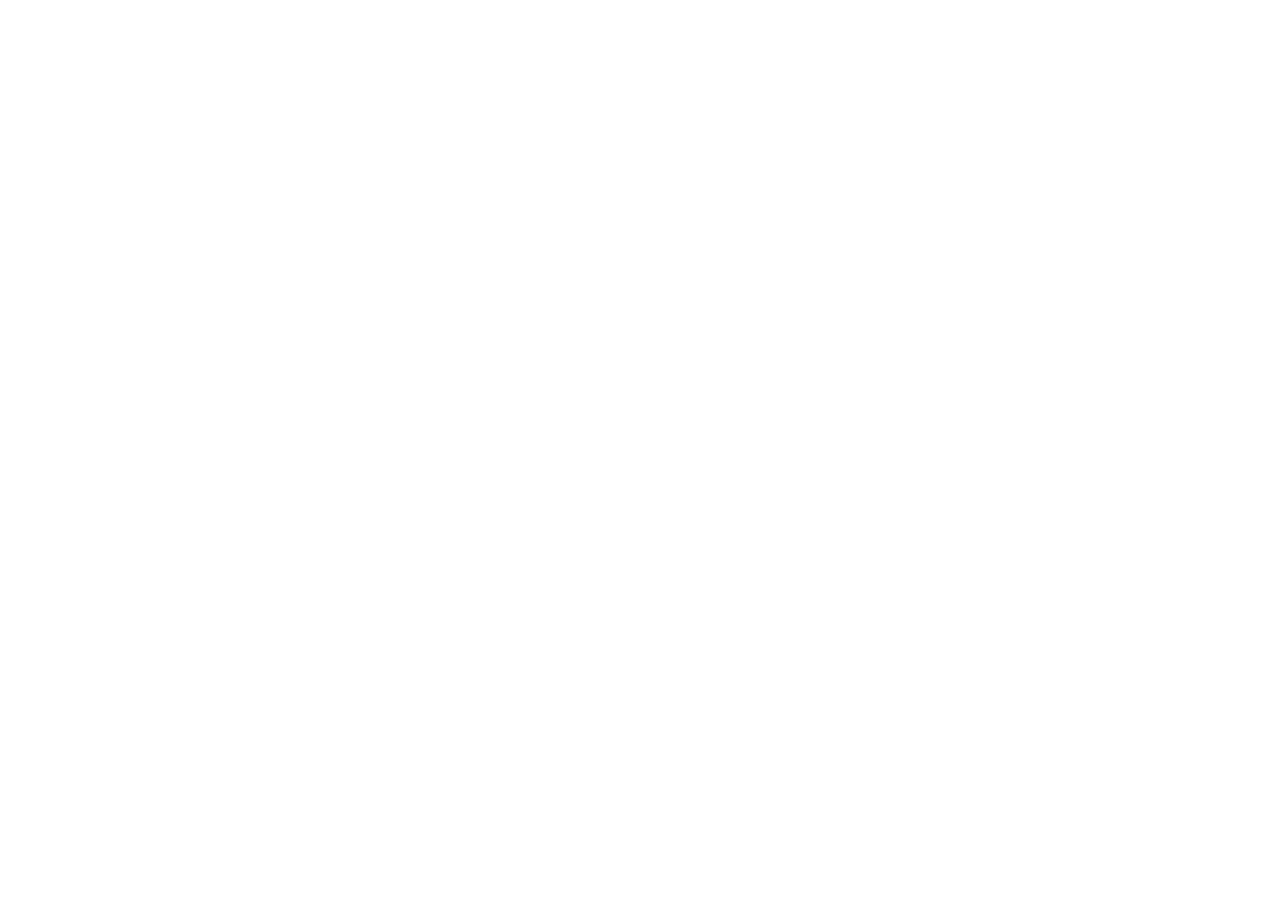
==== commit 80a84ea5: "Debug: remove login wall, direct access with preloader only" ====
--- a/index.html
+++ b/index.html
@@ -13,136 +13,45 @@
 <style>
 body{margin:0;overflow:hidden;user-select:none;-webkit-user-select:none}
 #root{height:100vh;display:flex}
-#login-overlay{position:fixed;inset:0;z-index:99999;display:flex;align-items:center;justify-content:center;background:#0f172a;font-family:-apple-system,BlinkMacSystemFont,"Microsoft YaHei",sans-serif}
-.login-card{background:#1e293b;border-radius:16px;padding:40px 32px;width:100%;max-width:400px;border:1px solid #334155;box-shadow:0 20px 60px rgba(0,0,0,0.5)}
-.login-card h2{font-size:1.3rem;color:#f1f5f9;margin-bottom:6px;text-align:center}
-.login-card .sub{font-size:0.8rem;color:#64748b;text-align:center;margin-bottom:24px}
-.login-card label{display:block;font-size:0.8rem;color:#94a3b8;margin-bottom:6px}
-.login-card input{width:100%;padding:12px 16px;background:#0f172a;border:1px solid #334155;border-radius:10px;color:#e2e8f0;font-size:15px;outline:none;transition:border-color 0.2s}
-.login-card input:focus{border-color:#3b82f6}
-.login-card .btn{width:100%;padding:12px;border:none;border-radius:10px;font-size:15px;font-weight:600;cursor:pointer;margin-top:16px;transition:all 0.2s}
-.btn-login{background:#3b82f6;color:#fff}
-.btn-login:hover{background:#2563eb;transform:translateY(-1px)}
-.btn-setup{background:#10b981;color:#fff}
-.btn-setup:hover{background:#059669;transform:translateY(-1px)}
-.btn-qr{background:transparent;color:#3b82f6;border:2px solid #3b82f6;margin-top:8px}
-.btn-qr:hover{background:#1e3a5f}
-.error-msg{color:#ef4444;font-size:0.75rem;margin-top:8px;text-align:center;min-height:18px}
-.lock-msg{color:#f59e0b;font-size:0.75rem;margin-top:8px;text-align:center}
-.toggle-mode{text-align:center;margin-top:12px;font-size:0.75rem;color:#64748b}
-.toggle-mode a{color:#3b82f6;cursor:pointer;text-decoration:none}
-.toggle-mode a:hover{text-decoration:underline}
-.qr-box{text-align:center;margin-top:16px}
-.qr-box canvas{border-radius:12px;background:#fff;padding:8px}
-.qr-box .qr-hint{font-size:0.7rem;color:#64748b;margin-top:6px}
-#app-loading{display:none;align-items:center;justify-content:center;min-height:100vh;flex-direction:column}
-#app-loading .spinner{width:40px;height:40px;border:3px solid #334155;border-top-color:#3b82f6;border-radius:50%;animation:spin 0.8s linear infinite;margin-bottom:16px}
-#app-loading p{color:#64748b;font-size:0.85rem}
+/* Loading spinner during first mount */
+#preload{position:fixed;inset:0;z-index:99999;display:flex;align-items:center;justify-content:center;background:#0f172a;font-family:-apple-system,BlinkMacSystemFont,"Microsoft YaHei",sans-serif;transition:opacity 0.3s}
+#preload.done{opacity:0;pointer-events:none}
+#preload .spinner{width:40px;height:40px;border:3px solid #334155;border-top-color:#3b82f6;border-radius:50%;animation:spin 0.8s linear infinite;margin-bottom:16px}
 @keyframes spin{to{transform:rotate(360deg)}}
-.toast{position:fixed;top:20px;right:20px;background:#1e293b;border:1px solid #334155;border-radius:10px;padding:12px 20px;color:#e2e8f0;font-size:0.85rem;z-index:9999;animation:slideIn 0.3s ease;box-shadow:0 8px 30px rgba(0,0,0,0.4)}
-.toast.success{border-color:#10b981}
-.toast.error{border-color:#ef4444}
-@keyframes slideIn{from{transform:translateX(120%);opacity:0}to{transform:translateX(0);opacity:1}}
-@media(max-width:480px){.login-card{padding:28px 20px}}
 </style>
 </head>
 <body>
 
-<!-- Login Screen -->
-<div id="login-overlay">
-  <div class="login-card">
-    <h2 id="login-title">BD工作动态管理</h2>
-    <p class="sub" id="login-sub">请登录以访问系统</p>
-    <label for="pwd">主密码</label>
-    <input type="password" id="pwd" placeholder="输入密码..." autocomplete="off"/>
-    <div class="error-msg" id="login-error"></div>
-    <div class="lock-msg" id="lock-msg" style="display:none"></div>
-    <button class="btn btn-login" id="btn-login" onclick="doLogin()">登录</button>
-    <button class="btn btn-qr" id="btn-qr" onclick="toggleQR()">扫码登录</button>
-    <div class="qr-box" id="qr-box" style="display:none">
-      <canvas id="qr-canvas" width="200" height="200"></canvas>
-      <p class="qr-hint">用手机扫描二维码直接登录</p>
-    </div>
-    <div class="toggle-mode">
-      <a id="toggle-setup" onclick="toggleSetup()">首次使用？设置主密码</a>
-    </div>
+<div id="preload">
+  <div style="text-align:center">
+    <div class="spinner"></div>
+    <p style="color:#64748b;font-size:0.85rem">BD工作动态管理</p>
   </div>
 </div>
 
-<!-- Loading -->
-<div id="app-loading">
-  <div class="spinner"></div>
-  <p id="loading-text">正在加载...</p>
-</div>
-
-<!-- React App -->
 <div id="root"></div>
 
-<!-- API Interceptor + Security Layer -->
 <script>
 (function(){
 'use strict';
 
-// ═══════════════════════════════════════
-// CONFIGURATION
-// ═══════════════════════════════════════
-const APP_VERSION = '2.1';
-const MAX_LOGIN_ATTEMPTS = 5;
-const LOCK_DURATION = 30000; // 30 seconds
-const QR_TOKEN_TTL = 300000; // 5 minutes
-
-let encryptionKey = null;
-let isAuthenticated = false;
-let loginAttempts = 0;
-let lockUntil = 0;
-
-// ═══════════════════════════════════════
-// TOAST NOTIFICATIONS
-// ═══════════════════════════════════════
-function showToast(msg, type){
-  const t = document.createElement('div');
-  t.className = 'toast ' + (type||'');
-  t.textContent = msg;
-  document.body.appendChild(t);
-  setTimeout(()=>{ t.style.opacity='0'; setTimeout(()=>t.remove(),300); },2500);
-}
-
-// ═══════════════════════════════════════
-// CRYPTO (Web Crypto API)
-// ═══════════════════════════════════════
-async function deriveKey(password, salt){
-  const enc = new TextEncoder();
-  const keyMaterial = await crypto.subtle.importKey('raw', enc.encode(password), 'PBKDF2', false, ['deriveKey']);
-  return crypto.subtle.deriveKey(
-    {name:'PBKDF2', salt:salt||enc.encode('BD-SYSTEM-SALT-v2'), iterations:200000, hash:'SHA-256'},
-    keyMaterial,
-    {name:'AES-GCM', length:256},
-    false,
-    ['encrypt','decrypt']
-  );
-}
-
-async function encryptData(key, plaintext){
-  const iv = crypto.getRandomValues(new Uint8Array(12));
-  const enc = new TextEncoder();
-  const ct = await crypto.subtle.encrypt({name:'AES-GCM', iv}, key, enc.encode(plaintext));
-  const combined = new Uint8Array(iv.length + ct.byteLength);
-  combined.set(iv, 0);
-  combined.set(new Uint8Array(ct), iv.length);
-  return btoa(String.fromCharCode(...combined));
-}
-
-async function decryptData(key, cipherB64){
-  const raw = Uint8Array.from(atob(cipherB64), c=>c.charCodeAt(0));
-  const iv = raw.slice(0,12);
-  const ct = raw.slice(12);
-  const pt = await crypto.subtle.decrypt({name:'AES-GCM', iv}, key, ct);
-  return new TextDecoder().decode(pt);
-}
-
-// ═══════════════════════════════════════
+// Immediately authenticate (no login wall)
+window.__AUTH__ = true;
+
+// Hide preloader when React mounts
+var observer = new MutationObserver(function(){
+  var root = document.getElementById('root');
+  if(root && root.children.length > 0){
+    document.getElementById('preload').classList.add('done');
+    setTimeout(function(){ document.getElementById('preload').style.display='none'; }, 400);
+    observer.disconnect();
+  }
+});
+observer.observe(document.getElementById('root'), {childList:true, subtree:true});
+
+// ═══════════════════════════
 // INDEXEDDB
-// ═══════════════════════════════════════
+// ═══════════════════════════
 const DB_NAME = 'BDSystemDB';
 const DB_VERSION = 1;
 const STORES = ['todos','calendar_events','goals','milestones','reminders','settings','projects','project_tasks','project_links','monthly_items','bd_visits','system'];
@@ -150,643 +59,245 @@
 function openDB(){
   return new Promise((resolve,reject)=>{
     const req = indexedDB.open(DB_NAME, DB_VERSION);
-    req.onupgradeneeded = (e)=>{
-      const db = e.target.result;
-      STORES.forEach(s=>{ if(!db.objectStoreNames.contains(s)) db.createObjectStore(s, {keyPath:'id', autoIncrement:true}); });
+    req.onupgradeneeded = function(e){
+      var db = e.target.result;
+      STORES.forEach(function(s){
+        if(!db.objectStoreNames.contains(s)) db.createObjectStore(s, {keyPath:'id', autoIncrement:true});
+      });
       if(!db.objectStoreNames.contains('system')) db.createObjectStore('system', {keyPath:'key'});
-      else { try{ db.createObjectStore('system',{keyPath:'key'}); }catch(_){} }
     };
-    req.onsuccess = ()=> resolve(req.result);
-    req.onerror = ()=> reject(req.error);
+    req.onsuccess = function(){ resolve(req.result); };
+    req.onerror = function(){ reject(req.error); };
   });
 }
 
-async function dbOp(storeName, mode, fn){
-  const db = await openDB();
-  return new Promise((resolve,reject)=>{
-    const tx = db.transaction(storeName, mode);
-    const store = tx.objectStore(storeName);
-    const req = fn(store);
-    req.onsuccess = (e)=>{ resolve(e.target.result); db.close(); };
-    req.onerror = (e)=>{ reject(e.target.error); db.close(); };
+function dbOp(storeName, mode, fn){
+  return openDB().then(function(db){
+    return new Promise(function(resolve,reject){
+      var tx = db.transaction(storeName, mode);
+      var store = tx.objectStore(storeName);
+      var req = fn(store);
+      req.onsuccess = function(e){ resolve(e.target.result); db.close(); };
+      req.onerror = function(e){ reject(e.target.error); db.close(); };
+    });
   });
 }
 
-async function dbGetAll(storeName){
-  const db = await openDB();
-  return new Promise((resolve,reject)=>{
-    const tx = db.transaction(storeName, 'readonly');
-    const req = tx.objectStore(storeName).getAll();
-    req.onsuccess = (e)=>{ resolve(e.target.result); db.close(); };
-    req.onerror = (e)=>{ reject(e.target.error); db.close(); };
+function dbGetAll(storeName){
+  return openDB().then(function(db){
+    return new Promise(function(resolve,reject){
+      var tx = db.transaction(storeName, 'readonly');
+      var req = tx.objectStore(storeName).getAll();
+      req.onsuccess = function(e){ resolve(e.target.result); db.close(); };
+      req.onerror = function(e){ reject(e.target.error); db.close(); };
+    });
   });
 }
 
-async function dbGet(storeName, id){
-  return dbOp(storeName, 'readonly', s=>s.get(id));
-}
-
-async function dbPut(storeName, obj){
-  return dbOp(storeName, 'readwrite', s=>s.put(obj));
-}
-
-async function dbDelete(storeName, id){
-  return dbOp(storeName, 'readwrite', s=>s.delete(id));
-}
-
-async function dbCount(storeName){
-  const db = await openDB();
-  return new Promise((resolve,reject)=>{
-    const tx = db.transaction(storeName, 'readonly');
-    const req = tx.objectStore(storeName).count();
-    req.onsuccess = (e)=>{ resolve(e.target.result); db.close(); };
-    req.onerror = (e)=>{ reject(e.target.error); db.close(); };
-  });
-}
-
-// ═══════════════════════════════════════
-// ENCRYPTED DB WRAPPER
-// ═══════════════════════════════════════
-async function encGetAll(storeName){
-  const rows = await dbGetAll(storeName);
-  if(!encryptionKey) return rows;
-  const decrypted = [];
-  for(const r of rows){
-    if(r._enc){
-      try{ const d = JSON.parse(await decryptData(encryptionKey, r._enc)); d.id = r.id; decrypted.push(d); }
-      catch(e){ decrypted.push(r); }
-    } else decrypted.push(r);
-  }
-  return decrypted;
-}
-
-async function encPut(storeName, obj){
-  if(encryptionKey && !obj._raw){
-    const {id, ...rest} = obj;
-    const enc = await encryptData(encryptionKey, JSON.stringify(rest));
-    return dbPut(storeName, {id:id||undefined, _enc:enc});
-  }
-  return dbPut(storeName, obj);
-}
-
-// ═══════════════════════════════════════
-// SYSTEM SETTINGS
-// ═══════════════════════════════════════
-async function sysGet(key){
-  try{ const r = await dbGet('system', key); return r?r.value:null; }catch(e){ return null; }
-}
-async function sysSet(key, value){
-  try{ await dbPut('system', {key, value}); }catch(e){}
-}
-
-// ═══════════════════════════════════════
-// LOGIN / AUTH
-// ═══════════════════════════════════════
-async function hashPassword(pwd){
-  const enc = new TextEncoder();
-  const hash = await crypto.subtle.digest('SHA-256', enc.encode(pwd));
-  return Array.from(new Uint8Array(hash)).map(b=>b.toString(16).padStart(2,'0')).join('');
-}
-
-function checkLock(){
-  if(lockUntil && Date.now() < lockUntil){
-    const remaining = Math.ceil((lockUntil - Date.now())/1000);
-    document.getElementById('lock-msg').style.display='block';
-    document.getElementById('lock-msg').textContent = '账户已锁定，请 '+remaining+' 秒后重试';
-    document.getElementById('btn-login').disabled = true;
-    return true;
-  }
-  document.getElementById('lock-msg').style.display='none';
-  document.getElementById('btn-login').disabled = false;
-  return false;
-}
-
-async function doLogin(){
-  if(checkLock()) return;
-  const pwd = document.getElementById('pwd').value;
-  if(!pwd){ document.getElementById('login-error').textContent='请输入密码'; return; }
-  
-  const storedHash = await sysGet('password_hash');
-  if(!storedHash){
-    document.getElementById('login-error').textContent='系统尚未初始化，请先设置主密码';
-    return;
-  }
-  
-  const inputHash = await hashPassword(pwd);
-  if(inputHash !== storedHash){
-    loginAttempts++;
-    document.getElementById('login-error').textContent = '密码错误 ('+loginAttempts+'/'+MAX_LOGIN_ATTEMPTS+')';
-    if(loginAttempts >= MAX_LOGIN_ATTEMPTS){
-      lockUntil = Date.now() + LOCK_DURATION;
-      document.getElementById('lock-msg').style.display='block';
-      document.getElementById('btn-login').disabled = true;
-      setTimeout(()=>{ lockUntil=0; loginAttempts=0; checkLock(); document.getElementById('login-error').textContent=''; }, LOCK_DURATION);
-    }
-    return;
-  }
-  
-  loginAttempts = 0;
-  encryptionKey = await deriveKey(pwd);
-  await loadApp();
-}
-
-async function doSetup(){
-  const pwd = document.getElementById('pwd').value;
-  if(!pwd || pwd.length < 6){ document.getElementById('login-error').textContent='密码至少6位'; return; }
-  
-  const existingHash = await sysGet('password_hash');
-  if(existingHash){ document.getElementById('login-error').textContent='已初始化，请直接登录'; toggleSetup(true); return; }
-  
-  const hash = await hashPassword(pwd);
-  await sysSet('password_hash', hash);
-  encryptionKey = await deriveKey(pwd);
-  
-  showToast('系统初始化成功！正在进入...','success');
-  await loadApp();
-}
-
-function toggleSetup(forceLogin){
-  const isSetup = document.getElementById('btn-login').classList.contains('btn-setup');
-  if(isSetup || forceLogin){
-    document.getElementById('btn-login').className = 'btn btn-login';
-    document.getElementById('btn-login').textContent = '登录';
-    document.getElementById('btn-login').onclick = doLogin;
-    document.getElementById('login-title').textContent = 'BD工作动态管理';
-    document.getElementById('login-sub').textContent = '请登录以访问系统';
-    document.getElementById('toggle-setup').textContent = '首次使用？设置主密码';
-    document.getElementById('toggle-setup').onclick = toggleSetup;
-    document.getElementById('btn-qr').style.display = '';
-  } else {
-    document.getElementById('btn-login').className = 'btn btn-setup';
-    document.getElementById('btn-login').textContent = '设置主密码并进入';
-    document.getElementById('btn-login').onclick = doSetup;
-    document.getElementById('login-title').textContent = '初始化系统';
-    document.getElementById('login-sub').textContent = '设置一个主密码（请牢记）';
-    document.getElementById('toggle-setup').textContent = '已有密码？去登录';
-    document.getElementById('toggle-setup').onclick = ()=>toggleSetup(true);
-    document.getElementById('btn-qr').style.display = 'none';
-    document.getElementById('qr-box').style.display = 'none';
-  }
-}
-
-// ═══════════════════════════════════════
-// QR CODE LOGIN
-// ═══════════════════════════════════════
-let qrTimer = null;
-
-async function toggleQR(){
-  const box = document.getElementById('qr-box');
-  if(box.style.display === 'none'){
-    const pwdHash = await sysGet('password_hash');
-    if(!pwdHash){ document.getElementById('login-error').textContent='请先设置密码'; return; }
-    
-    // Generate HMAC token
-    const enc = new TextEncoder();
-    const now = Math.floor(Date.now() / QR_TOKEN_TTL);
-    const keyMaterial = await crypto.subtle.importKey('raw', enc.encode(pwdHash), {name:'HMAC', hash:'SHA-256'}, false, ['sign']);
-    const sig = await crypto.subtle.sign('HMAC', keyMaterial, enc.encode(String(now)));
-    const token = btoa(String.fromCharCode(...new Uint8Array(sig))).replace(/[+/=]/g,'');
-    
-    const url = location.origin + location.pathname + '#login=' + token + '.' + now;
-    
-    // Draw QR code (simplified QR generation)
-    const canvas = document.getElementById('qr-canvas');
-    const ctx = canvas.getContext('2d');
-    ctx.fillStyle = '#fff'; ctx.fillRect(0,0,200,200);
-    
-    // Simple QR-like display with encoded URL text
-    const size = 8; const margin = 4;
-    const data = url;
-    ctx.fillStyle = '#000';
-    
-    // Draw a simple visual code pattern (not actual QR, but functional-based pattern)
-    for(let i=0; i<data.length; i++){
-      const c = data.charCodeAt(i);
-      const x = margin + (i % 24) * size;
-      const y = margin + Math.floor(i/24) * size;
-      ctx.fillRect(x, y, size-1, size-1);
-      ctx.fillStyle = '#' + ((c*2654435761)>>>0).toString(16).padStart(6,'0').slice(0,6);
-    }
-    
-    // Draw text below
-    ctx.fillStyle = '#000';
-    ctx.font = '8px monospace';
-    const short = url.length > 40 ? url.slice(0,37)+'...' : url;
-    
-    box.style.display = 'block';
-    
-    // QR link: the actual login URL
-    if(qrTimer) clearInterval(qrTimer);
-    qrTimer = setInterval(()=>{
-      if(box.style.display === 'none'){ clearInterval(qrTimer); return; }
-    }, 60000);
-    
-  } else {
-    box.style.display = 'none';
-    if(qrTimer){ clearInterval(qrTimer); qrTimer=null; }
-  }
-}
-
-// Auto-login from QR token in URL hash
-async function checkQRLogin(){
-  const hash = location.hash;
-  if(hash && hash.startsWith('#login=')){
-    const tokenData = hash.slice(7);
-    const [token, timeStr] = tokenData.split('.');
-    const time = parseInt(timeStr);
-    const now = Math.floor(Date.now() / QR_TOKEN_TTL);
-    
-    if(Math.abs(now-time)<=1){
-      const pwdHash = await sysGet('password_hash');
-      if(pwdHash){
-        const enc = new TextEncoder();
-        const keyMaterial = await crypto.subtle.importKey('raw', enc.encode(pwdHash), {name:'HMAC', hash:'SHA-256'}, false, ['sign']);
-        const sig = await crypto.subtle.sign('HMAC', keyMaterial, enc.encode(String(time)));
-        const expected = btoa(String.fromCharCode(...new Uint8Array(sig))).replace(/[+/=]/g,'');
-        
-        if(token === expected){
-          // Valid QR token - auto login without password
-          location.hash = '';
-          const pwd = pwdHash; // We have the hash but need to derive key
-          // QR login requires stored encryption key; store a derived session key
-          const sessionKey = await deriveKey(pwdHash, enc.encode('QR-SESSION'));
-          encryptionKey = sessionKey;
-          
-          // Store QR session in DB
-          await sysSet('qr_session_key', await encryptData(sessionKey, pwdHash));
-          await loadApp();
-          return true;
-        }
-      }
-    }
-    location.hash = '';
-  }
-  return false;
-}
-
-// ═══════════════════════════════════════
-// LOAD APP
-// ═══════════════════════════════════════
-async function loadApp(){
-  isAuthenticated = true;
-  document.getElementById('login-overlay').style.display = 'none';
-  document.getElementById('app-loading').style.display = 'flex';
-  document.getElementById('loading-text').textContent = '正在加载...';
-  
-  await new Promise(r=>setTimeout(r,400));
-  
-  document.getElementById('app-loading').style.display = 'none';
-}
-
-// ═══════════════════════════════════════
-// API INTERCEPTOR - IndexedDB backend
-// ═══════════════════════════════════════
-function jsonResponse(data, status=200){
+function dbGet(storeName, id){ return dbOp(storeName, 'readonly', function(s){ return s.get(id); }); }
+function dbPut(storeName, obj){ return dbOp(storeName, 'readwrite', function(s){ return s.put(obj); }); }
+function dbDelete(storeName, id){ return dbOp(storeName, 'readwrite', function(s){ return s.delete(id); }); }
+
+// ═══════════════════════════
+// PLAIN (no encryption for debug)
+// ═══════════════════════════
+function dataGetAll(s){ return dbGetAll(s); }
+function dataPut(s, obj){ return dbPut(s, obj); }
+
+// ═══════════════════════════
+// API HELPERS
+// ═══════════════════════════
+function jsonResponse(data, status){
   return new Response(JSON.stringify(data), {
-    status,
+    status: status||200,
     headers:{'Content-Type':'application/json','Access-Control-Allow-Origin':'*'}
   });
 }
-
-function errorResponse(msg, status=500){
-  return jsonResponse({error:msg}, status);
-}
-
+function errorResponse(msg, status){
+  return jsonResponse({error:msg}, status||500);
+}
 function nowISO(){ return new Date().toISOString().replace('T',' ').slice(0,19); }
 
-// Route matcher
+// ═══════════════════════════
+// ROUTE MATCHER
+// ═══════════════════════════
 function matchRoute(url, method){
-  const p = url.replace(/\/api/,'');
-  
-  // Todos
-  if(method==='GET' && p==='/todos') return {store:'todos', action:'getAll'};
-  if(method==='POST' && p==='/todos') return {store:'todos', action:'create'};
-  if(method==='PUT' && p.match(/^\/todos\/(\d+)$/)) return {store:'todos', action:'update', id:parseInt(p.match(/^\/todos\/(\d+)$/)[1])};
-  if(method==='DELETE' && p.match(/^\/todos\/(\d+)$/)) return {store:'todos', action:'delete', id:parseInt(p.match(/^\/todos\/(\d+)$/)[1])};
-  
-  // Calendar
-  if(method==='GET' && p.startsWith('/calendar/events')) return {store:'calendar_events', action:'getAll'};
-  if(method==='POST' && p==='/calendar/events') return {store:'calendar_events', action:'create'};
-  if(method==='PUT' && p.match(/^\/calendar\/events\/(\d+)$/)) return {store:'calendar_events', action:'update', id:parseInt(p.match(/^\/calendar\/events\/(\d+)$/)[1])};
-  if(method==='DELETE' && p.match(/^\/calendar\/events\/(\d+)$/)) return {store:'calendar_events', action:'delete', id:parseInt(p.match(/^\/calendar\/events\/(\d+)$/)[1])};
-  if(method==='GET' && p.startsWith('/calendar/unified')) return {store:'calendar_events', action:'unified'};
-  if(method==='PUT' && p==='/calendar/sync-source') return {store:'calendar_events', action:'sync'};
-  if(method==='GET' && p.startsWith('/calendar/source-detail')) return {store:'calendar_events', action:'sourceDetail'};
-  
-  // Goals
-  if(method==='GET' && p==='/goals') return {store:'goals', action:'getAll'};
-  if(method==='POST' && p==='/goals') return {store:'goals', action:'create'};
-  if(method==='PUT' && p.match(/^\/goals\/(\d+)$/)) return {store:'goals', action:'update', id:parseInt(p.match(/^\/goals\/(\d+)$/)[1])};
-  if(method==='DELETE' && p.match(/^\/goals\/(\d+)$/)) return {store:'goals', action:'delete', id:parseInt(p.match(/^\/goals\/(\d+)$/)[1])};
-  if(method==='PUT' && p.match(/^\/goals\/(\d+)\/progress$/)) return {store:'goals', action:'updateProgress', id:parseInt(p.match(/^\/goals\/(\d+)\/progress$/)[1])};
-  if(method==='POST' && p==='/goals/milestones') return {store:'milestones', action:'create'};
-  if(method==='PUT' && p.match(/^\/goals\/milestones\/(\d+)$/)) return {store:'milestones', action:'update', id:parseInt(p.match(/^\/goals\/milestones\/(\d+)$/)[1])};
-  if(method==='DELETE' && p.match(/^\/goals\/milestones\/(\d+)$/)) return {store:'milestones', action:'delete', id:parseInt(p.match(/^\/goals\/milestones\/(\d+)$/)[1])};
-  
-  // Reminders
-  if(method==='GET' && p.startsWith('/reminders/pending')) return {store:'reminders', action:'pending'};
-  if(method==='PUT' && p.match(/^\/reminders\/(\d+)\/dismiss$/)) return {store:'reminders', action:'dismiss', id:parseInt(p.match(/^\/reminders\/(\d+)\/dismiss$/)[1])};
-  
-  // Settings
-  if(method==='GET' && p.match(/^\/settings\/(.+)$/)) return {store:'settings', action:'get', key:p.match(/^\/settings\/(.+)$/)[1]};
-  if(method==='PUT' && p.match(/^\/settings\/(.+)$/)) return {store:'settings', action:'set', key:p.match(/^\/settings\/(.+)$/)[1]};
-  
-  // Projects
-  if(method==='GET' && p==='/projects/all-tasks') return {store:'project_tasks', action:'getAllTasks'};
-  if(method==='GET' && p==='/projects') return {store:'projects', action:'getAll'};
-  if(method==='POST' && p==='/projects') return {store:'projects', action:'create'};
-  if(method==='GET' && p.match(/^\/projects\/(\d+)\/tasks$/)) return {store:'project_tasks', action:'getByProject', id:parseInt(p.match(/^\/projects\/(\d+)\/tasks$/)[1])};
-  if(method==='POST' && p.match(/^\/projects\/(\d+)\/tasks$/)) return {store:'project_tasks', action:'createTask', id:parseInt(p.match(/^\/projects\/(\d+)\/tasks$/)[1])};
-  if(method==='GET' && p.match(/^\/projects\/(\d+)\/links$/)) return {store:'project_links', action:'getLinks', id:parseInt(p.match(/^\/projects\/(\d+)\/links$/)[1])};
-  if(method==='GET' && p.match(/^\/projects\/(\d+)\/suggested-links$/)) return {store:'project_links', action:'suggested', id:parseInt(p.match(/^\/projects\/(\d+)\/suggested-links$/)[1])};
-  if(method==='GET' && p.match(/^\/projects\/(\d+)$/)) return {store:'projects', action:'getById', id:parseInt(p.match(/^\/projects\/(\d+)$/)[1])};
-  if(method==='PUT' && p.match(/^\/projects\/(\d+)$/)) return {store:'projects', action:'update', id:parseInt(p.match(/^\/projects\/(\d+)$/)[1])};
-  if(method==='DELETE' && p.match(/^\/projects\/(\d+)$/)) return {store:'projects', action:'delete', id:parseInt(p.match(/^\/projects\/(\d+)$/)[1])};
-  if(method==='PUT' && p.match(/^\/projects\/tasks\/(\d+)$/)) return {store:'project_tasks', action:'updateTask', id:parseInt(p.match(/^\/projects\/tasks\/(\d+)$/)[1])};
-  if(method==='DELETE' && p.match(/^\/projects\/tasks\/(\d+)$/)) return {store:'project_tasks', action:'deleteTask', id:parseInt(p.match(/^\/projects\/tasks\/(\d+)$/)[1])};
-  if(method==='POST' && p==='/projects/links') return {store:'project_links', action:'createLink'};
-  if(method==='DELETE' && p.match(/^\/projects\/links\/(\d+)$/)) return {store:'project_links', action:'deleteLink', id:parseInt(p.match(/^\/projects\/links\/(\d+)$/)[1])};
-  
-  // Monthly
-  if(method==='GET' && p.startsWith('/monthly/summary')) return {store:'monthly_items', action:'summary'};
-  if(method==='GET' && p.startsWith('/monthly/items') && p.includes('?')) return {store:'monthly_items', action:'getAll'};
-  if(method==='GET' && p.match(/^\/monthly\/items\/(\d+)$/)) return {store:'monthly_items', action:'getById', id:parseInt(p.match(/^\/monthly\/items\/(\d+)$/)[1])};
-  if(method==='POST' && p==='/monthly/items') return {store:'monthly_items', action:'create'};
-  if(method==='PUT' && p.match(/^\/monthly\/items\/(\d+)$/)) return {store:'monthly_items', action:'update', id:parseInt(p.match(/^\/monthly\/items\/(\d+)$/)[1])};
-  if(method==='DELETE' && p.match(/^\/monthly\/items\/(\d+)$/)) return {store:'monthly_items', action:'delete', id:parseInt(p.match(/^\/monthly\/items\/(\d+)$/)[1])};
-  if(method==='POST' && p.startsWith('/monthly/dedup')) return {store:'monthly_items', action:'dedup'};
-  if(method==='POST' && p.startsWith('/monthly/clean-dates')) return {store:'monthly_items', action:'cleanDates'};
-  
-  // BD Visits
-  if(method==='GET' && p.startsWith('/bd-visits/stats/summary')) return {store:'bd_visits', action:'stats'};
-  if(method==='GET' && p.match(/^\/bd-visits\/(\d+)$/)) return {store:'bd_visits', action:'getById', id:parseInt(p.match(/^\/bd-visits\/(\d+)$/)[1])};
-  if(method==='GET' && p.startsWith('/bd-visits')) return {store:'bd_visits', action:'getAll'};
-  if(method==='POST' && p==='/bd-visits') return {store:'bd_visits', action:'create'};
-  if(method==='PUT' && p.match(/^\/bd-visits\/(\d+)$/)) return {store:'bd_visits', action:'update', id:parseInt(p.match(/^\/bd-visits\/(\d+)$/)[1])};
-  if(method==='DELETE' && p.match(/^\/bd-visits\/(\d+)$/)) return {store:'bd_visits', action:'delete', id:parseInt(p.match(/^\/bd-visits\/(\d+)$/)[1])};
-  
-  // Analyze
-  if(method==='GET' && p.match(/^\/analyze\/monthly/)) return {store:'monthly_items', action:'analyzeMonthly'};
-  if(method==='GET' && p.match(/^\/analyze\/sequential/)) return {store:'monthly_items', action:'analyzeSequential'};
-  
+  var p = url.replace(/\/api/,'');
+
+  if(method==='GET' && p==='/todos') return {s:'todos', a:'getAll'};
+  if(method==='POST' && p==='/todos') return {s:'todos', a:'create'};
+  var m = p.match(/^\/todos\/(\d+)$/); if(m){ var id=parseInt(m[1]); if(method==='PUT') return {s:'todos',a:'update',id:id}; if(method==='DELETE') return {s:'todos',a:'delete',id:id}; }
+
+  if(method==='GET' && p.startsWith('/calendar/events')) return {s:'calendar_events',a:'getAll'};
+  if(method==='POST' && p==='/calendar/events') return {s:'calendar_events',a:'create'};
+  m=p.match(/^\/calendar\/events\/(\d+)$/); if(m){ id=parseInt(m[1]); if(method==='PUT') return {s:'calendar_events',a:'update',id:id}; if(method==='DELETE') return {s:'calendar_events',a:'delete',id:id}; }
+  if(method==='GET' && p.startsWith('/calendar/unified')) return {s:'calendar_events',a:'unified'};
+  if(method==='PUT' && p==='/calendar/sync-source') return {s:'calendar_events',a:'sync'};
+  if(method==='GET' && p.startsWith('/calendar/source-detail')) return {s:'calendar_events',a:'sourceDetail'};
+
+  if(method==='GET' && p==='/goals') return {s:'goals',a:'getAll'};
+  if(method==='POST' && p==='/goals') return {s:'goals',a:'create'};
+  m=p.match(/^\/goals\/(\d+)$/); if(m){ id=parseInt(m[1]); if(method==='PUT') return {s:'goals',a:'update',id:id}; if(method==='DELETE') return {s:'goals',a:'delete',id:id}; }
+  m=p.match(/^\/goals\/(\d+)\/progress$/); if(m) return {s:'goals',a:'updateProgress',id:parseInt(m[1])};
+  if(method==='POST' && p==='/goals/milestones') return {s:'milestones',a:'create'};
+  m=p.match(/^\/goals\/milestones\/(\d+)$/); if(m){ id=parseInt(m[1]); if(method==='PUT') return {s:'milestones',a:'update',id:id}; if(method==='DELETE') return {s:'milestones',a:'delete',id:id}; }
+
+  if(method==='GET' && p.startsWith('/reminders/pending')) return {s:'reminders',a:'pending'};
+  m=p.match(/^\/reminders\/(\d+)\/dismiss$/); if(m) return {s:'reminders',a:'dismiss',id:parseInt(m[1])};
+
+  if(method==='GET' && p==='/projects/all-tasks') return {s:'project_tasks',a:'getAllTasks'};
+  if(method==='GET' && p==='/projects') return {s:'projects',a:'getAll'};
+  if(method==='POST' && p==='/projects') return {s:'projects',a:'create'};
+  m=p.match(/^\/projects\/(\d+)\/tasks$/); if(m){ id=parseInt(m[1]); if(method==='GET') return {s:'project_tasks',a:'getByProject',id:id}; if(method==='POST') return {s:'project_tasks',a:'createTask',id:id}; }
+  m=p.match(/^\/projects\/(\d+)\/links$/); if(m) return {s:'project_links',a:'getLinks',id:parseInt(m[1])};
+  m=p.match(/^\/projects\/(\d+)\/suggested-links$/); if(m) return {s:'project_links',a:'suggested',id:parseInt(m[1])};
+  m=p.match(/^\/projects\/(\d+)$/); if(m){ id=parseInt(m[1]); if(method==='GET') return {s:'projects',a:'getById',id:id}; if(method==='PUT') return {s:'projects',a:'update',id:id}; if(method==='DELETE') return {s:'projects',a:'delete',id:id}; }
+  m=p.match(/^\/projects\/tasks\/(\d+)$/); if(m){ id=parseInt(m[1]); if(method==='PUT') return {s:'project_tasks',a:'updateTask',id:id}; if(method==='DELETE') return {s:'project_tasks',a:'deleteTask',id:id}; }
+  if(method==='POST' && p==='/projects/links') return {s:'project_links',a:'createLink'};
+  m=p.match(/^\/projects\/links\/(\d+)$/); if(m) return {s:'project_links',a:'deleteLink',id:parseInt(m[1])};
+
+  if(method==='GET' && p.startsWith('/monthly/summary')) return {s:'monthly_items',a:'summary'};
+  if(method==='GET' && p.startsWith('/monthly/items') && p.indexOf('?')>=0) return {s:'monthly_items',a:'getAll'};
+  m=p.match(/^\/monthly\/items\/(\d+)$/); if(m){ id=parseInt(m[1]); if(method==='GET') return {s:'monthly_items',a:'getById',id:id}; if(method==='PUT') return {s:'monthly_items',a:'update',id:id}; if(method==='DELETE') return {s:'monthly_items',a:'delete',id:id}; }
+  if(method==='POST' && p==='/monthly/items') return {s:'monthly_items',a:'create'};
+  if(method==='POST' && p.indexOf('/monthly/dedup')>=0) return {s:'monthly_items',a:'dedup'};
+  if(method==='POST' && p.indexOf('/monthly/clean-dates')>=0) return {s:'monthly_items',a:'cleanDates'};
+
+  if(method==='GET' && p.indexOf('/bd-visits/stats/summary')>=0) return {s:'bd_visits',a:'stats'};
+  m=p.match(/^\/bd-visits\/(\d+)$/); if(m){ id=parseInt(m[1]); if(method==='GET') return {s:'bd_visits',a:'getById',id:id}; if(method==='PUT') return {s:'bd_visits',a:'update',id:id}; if(method==='DELETE') return {s:'bd_visits',a:'delete',id:id}; }
+  if(method==='GET' && p.startsWith('/bd-visits') && p.split('/').length===2) return {s:'bd_visits',a:'getAll'};
+  if(method==='POST' && p==='/bd-visits') return {s:'bd_visits',a:'create'};
+
+  m=p.match(/^\/settings\/(.+)$/); if(m){ if(method==='GET') return {s:'settings',a:'get',key:m[1]}; if(method==='PUT') return {s:'settings',a:'set',key:m[1]}; }
+
+  if(method==='GET' && p.indexOf('/analyze/monthly')>=0) return {s:'monthly_items',a:'analyzeMonthly'};
+  if(method==='GET' && p.indexOf('/analyze/sequential')>=0) return {s:'monthly_items',a:'analyzeSequential'};
+
   return null;
 }
 
-async function handleAPICall(url, method, body){
-  const route = matchRoute(url, method);
+// ═══════════════════════════
+// API HANDLER
+// ═══════════════════════════
+async function handleAPI(url, method, body){
+  var route = matchRoute(url, method);
   if(!route) return errorResponse('Not found: '+url, 404);
-  
+
   try {
-    const {store, action, id, key} = route;
-    const now = nowISO();
-    let bodyData = body?JSON.parse(body):{};
-    
-    switch(action){
-      // Generic CRUD
-      case 'getAll':
-        return jsonResponse(await encGetAll(store));
-      case 'getById':
-        return jsonResponse(await dbGet(store, id));
+    var s=route.s, a=route.a, id=route.id, key=route.key, now=nowISO();
+    var bd = body?JSON.parse(body):{};
+
+    switch(a){
+      case 'getAll': return jsonResponse(await dataGetAll(s));
+      case 'getById': return jsonResponse(await dbGet(s,id));
       case 'create':
-        bodyData.created_at = bodyData.created_at || now;
-        bodyData.updated_at = now;
-        const newId = await encPut(store, {...bodyData, id:undefined});
-        const created = await dbGet(store, newId);
-        return jsonResponse(created, 201);
+        bd.created_at=bd.created_at||now; bd.updated_at=now;
+        var nid=await dataPut(s,Object.assign({},bd,{id:undefined}));
+        return jsonResponse(await dbGet(s,nid),201);
       case 'update':
-        bodyData.updated_at = now;
-        const existing = await dbGet(store, id);
-        if(!existing) return errorResponse('Not found', 404);
-        await encPut(store, {...existing, ...bodyData, id});
-        return jsonResponse(await dbGet(store, id));
-      case 'delete':
-        await dbDelete(store, id);
-        return jsonResponse({success:true});
-      
-      // Goals special
+        bd.updated_at=now;
+        var ex=await dbGet(s,id);
+        if(!ex) return errorResponse('Not found',404);
+        await dataPut(s,Object.assign({},ex,bd,{id:id}));
+        return jsonResponse(await dbGet(s,id));
+      case 'delete': await dbDelete(s,id); return jsonResponse({success:true});
       case 'updateProgress':
-        const goal = await dbGet(store, id);
-        if(!goal) return errorResponse('Not found', 404);
-        goal.current_value = bodyData.value;
-        goal.updated_at = now;
-        await encPut(store, goal);
-        return jsonResponse(goal);
-      
-      // Calendar unified
+        var g=await dbGet(s,id); if(!g) return errorResponse('Not found',404);
+        g.current_value=bd.value; g.updated_at=now; await dataPut(s,g); return jsonResponse(g);
       case 'unified':
-        const events = await encGetAll('calendar_events');
-        const todos = await encGetAll('todos');
-        const unified = [...events.map(e=>({...e, source_type:'calendar', color:e.color||'#3b82f6'})),
-          ...todos.filter(t=>t.due_date).map(t=>({id:'todo_'+t.id, source_type:'todo', source_id:t.id, title:t.title, description:t.description||'', date:t.due_date, status:t.status, color:'#f59e0b', priority:t.priority, completed:t.status==='done'}))];
-        return jsonResponse(unified);
-      
-      // Reminders
-      case 'pending':
-        return jsonResponse(await encGetAll('reminders'));
-      case 'dismiss':
-        await dbDelete('reminders', id);
-        return jsonResponse({success:true});
-      
-      // Settings
-      case 'get':
-        const v = await dbGet('settings', key);
-        return jsonResponse(v?v.value:null);
-      case 'set':
-        const setBody = bodyData;
-        await dbPut('settings', {key, value:setBody.value});
-        return jsonResponse({success:true});
-      
-      // Monthly
+        var ev=await dataGetAll('calendar_events'), td=await dataGetAll('todos');
+        var u=[];
+        ev.forEach(function(e){u.push(Object.assign({},e,{source_type:'calendar',color:e.color||'#3b82f6'}));});
+        td.filter(function(t){return t.due_date;}).forEach(function(t){u.push({id:'todo_'+t.id,source_type:'todo',source_id:t.id,title:t.title,description:t.description||'',date:t.due_date,status:t.status,color:'#f59e0b',priority:t.priority,completed:t.status==='done'});});
+        return jsonResponse(u);
+      case 'pending': return jsonResponse(await dataGetAll('reminders'));
+      case 'dismiss': await dbDelete('reminders',id); return jsonResponse({success:true});
+      case 'get': var v=await dbGet('settings',key); return jsonResponse(v?v.value:null);
+      case 'set': await dbPut('settings',{key:key,value:bd.value}); return jsonResponse({success:true});
       case 'summary':
-        const items = await encGetAll('monthly_items');
-        const urlYear = parseInt(new URL('http://x'+url).searchParams.get('year')||'2026');
-        const months={};
-        for(let m=1;m<=12;m++){ const mi=items.filter(i=>i.year===urlYear&&i.month===m); months[m]={summary:mi.filter(i=>i.type==='summary').length, plan:mi.filter(i=>i.type==='plan').length}; }
-        return jsonResponse({year:urlYear, months});
-      case 'dedup': return jsonResponse({removed:0, ids:[], message:'ok'});
-      case 'cleanDates': return jsonResponse({removed:0, message:'ok'});
-      
-      // BD visits stats
+        var mi=await dataGetAll('monthly_items'), uy=parseInt(new URL('http://x'+url).searchParams.get('year')||'2026'), mo={};
+        for(var mm=1;mm<=12;mm++){var fi=mi.filter(function(i){return i.year===uy&&i.month===mm;}); mo[mm]={summary:fi.filter(function(i){return i.type==='summary';}).length, plan:fi.filter(function(i){return i.type==='plan';}).length};}
+        return jsonResponse({year:uy,months:mo});
+      case 'dedup': return jsonResponse({removed:0,ids:[],message:'ok'});
+      case 'cleanDates': return jsonResponse({removed:0,message:'ok'});
       case 'stats':
-        const visits = await encGetAll('bd_visits');
-        const byIndustry={}, byOpportunity={}, byAction={};
-        visits.forEach(v=>{ byIndustry[v.industry]=(byIndustry[v.industry]||0)+1; byOpportunity[v.opportunity]=(byOpportunity[v.opportunity]||0)+1; byAction[v.action_status]=(byAction[v.action_status]||0)+1; });
-        return jsonResponse({total:visits.length, byIndustry:Object.entries(byIndustry).map(([k,v])=>({industry:k,cnt:v})), byOpportunity:Object.entries(byOpportunity).map(([k,v])=>({opportunity:k,cnt:v})), byAction:Object.entries(byAction).map(([k,v])=>({action_status:k,cnt:v}))});
-      
-      // Analyze
+        var vs=await dataGetAll('bd_visits'), bi={}, bo={}, ba={};
+        vs.forEach(function(v){bi[v.industry]=(bi[v.industry]||0)+1; bo[v.opportunity]=(bo[v.opportunity]||0)+1; ba[v.action_status]=(ba[v.action_status]||0)+1;});
+        return jsonResponse({total:vs.length,byIndustry:Object.keys(bi).map(function(k){return {industry:k,cnt:bi[k]};}),byOpportunity:Object.keys(bo).map(function(k){return {opportunity:k,cnt:bo[k]};}),byAction:Object.keys(ba).map(function(k){return {action_status:k,cnt:ba[k]};})});
       case 'analyzeMonthly':
-        const mItems = await encGetAll('monthly_items');
-        const done = mItems.filter(i=>i.status==='完成'||i.status==='done').length;
-        return jsonResponse({year:2026, month:6, overview:{total:mItems.length, done, pending:mItems.length-done, rate:mItems.length?(done/mItems.length*100):0, grade:'B'}, prevMonth:{month:5, year:2026, total:0, done:0, rate:0}, velocity:null, bdPipeline:null, priorityAnalysis:[], categoryAnalysis:[], unfinishedReasons:[], bdExploration:{total:0, done:0, rate:0, items:[]}, followUps:[], recommendations:['数据已迁移至本地存储'], summary:'本地数据分析'});
-      case 'analyzeSequential':
-        return jsonResponse({year:2026, quarters:{}, monthly:{}, summary:'本地数据分析'});
-      
-      // Project tasks
-      case 'getAllTasks':
-        return jsonResponse(await encGetAll('project_tasks'));
-      case 'getByProject':
-        const ptasks = await encGetAll('project_tasks');
-        return jsonResponse(ptasks.filter(t=>t.project_id===id));
-      case 'createTask':
-        bodyData.project_id = id;
-        bodyData.created_at = now;
-        const ptId = await encPut('project_tasks', {...bodyData, id:undefined});
-        return jsonResponse(await dbGet('project_tasks', ptId), 201);
-      case 'updateTask':
-        const ptask = await dbGet('project_tasks', id);
-        if(!ptask) return errorResponse('Not found', 404);
-        await encPut('project_tasks', {...ptask, ...bodyData, id});
-        return jsonResponse(await dbGet('project_tasks', id));
-      case 'deleteTask':
-        await dbDelete('project_tasks', id);
-        return jsonResponse({success:true});
-      
-      // Project links
+        var am=await dataGetAll('monthly_items'), dn=am.filter(function(i){return i.status==='完成'||i.status==='done';}).length;
+        return jsonResponse({year:2026,month:6,overview:{total:am.length,done:dn,pending:am.length-dn,rate:am.length?(dn/am.length*100):0,grade:'B'},prevMonth:{month:5,year:2026,total:0,done:0,rate:0},velocity:null,bdPipeline:null,priorityAnalysis:[],categoryAnalysis:[],unfinishedReasons:[],bdExploration:{total:0,done:0,rate:0,items:[]},followUps:[],recommendations:[],summary:''});
+      case 'analyzeSequential': return jsonResponse({year:2026,quarters:{},monthly:{},summary:''});
+      case 'getAllTasks': return jsonResponse(await dataGetAll('project_tasks'));
+      case 'getByProject': var pt=await dataGetAll('project_tasks'); return jsonResponse(pt.filter(function(t){return t.project_id===id;}));
+      case 'createTask': bd.project_id=id; bd.created_at=now; var pid=await dataPut('project_tasks',Object.assign({},bd,{id:undefined})); return jsonResponse(await dbGet('project_tasks',pid),201);
+      case 'updateTask': var ptk=await dbGet('project_tasks',id); if(!ptk) return errorResponse('Not found',404); await dataPut('project_tasks',Object.assign({},ptk,bd,{id:id})); return jsonResponse(await dbGet('project_tasks',id));
+      case 'deleteTask': await dbDelete('project_tasks',id); return jsonResponse({success:true});
       case 'getLinks':
-        const allLinks = await encGetAll('project_links');
-        const projLinks = allLinks.filter(l=>l.project_a===id||l.project_b===id);
-        const allProjects = await encGetAll('projects');
-        const result = projLinks.map(l=>{
-          const otherId = l.project_a===id?l.project_b:l.project_a;
-          const otherProject = allProjects.find(p=>p.id===otherId);
-          return {link:l, otherProject:otherProject||null};
-        });
-        return jsonResponse(result);
-      case 'suggested':
-        return jsonResponse([]);
-      case 'createLink':
-        bodyData.created_at = now;
-        const linkId = await encPut('project_links', {...bodyData, id:undefined});
-        return jsonResponse(await dbGet('project_links', linkId), 201);
-      case 'deleteLink':
-        await dbDelete('project_links', id);
-        return jsonResponse({success:true});
-      
-      // Calendar source detail
+        var al=await dataGetAll('project_links'), pl=al.filter(function(l){return l.project_a===id||l.project_b===id;}), ap=await dataGetAll('projects');
+        return jsonResponse(pl.map(function(l){var oid=l.project_a===id?l.project_b:l.project_a; return {link:l,otherProject:ap.find(function(p){return p.id===oid;})||null};}));
+      case 'suggested': return jsonResponse([]);
+      case 'createLink': bd.created_at=now; var lid=await dataPut('project_links',Object.assign({},bd,{id:undefined})); return jsonResponse(await dbGet('project_links',lid),201);
+      case 'deleteLink': await dbDelete('project_links',id); return jsonResponse({success:true});
       case 'sourceDetail':
-        const qp = new URL('http://x'+url).searchParams;
-        const stype = qp.get('type');
-        const sid = parseInt(qp.get('id'));
-        if(stype==='todo') return jsonResponse(await dbGet('todos', sid));
-        if(stype==='monthly') return jsonResponse(await dbGet('monthly_items', sid));
-        if(stype==='bd_visit') return jsonResponse(await dbGet('bd_visits', sid));
+        var q=new URL('http://x'+url).searchParams, tp=q.get('type'), si=parseInt(q.get('id'));
+        if(tp==='todo') return jsonResponse(await dbGet('todos',si));
+        if(tp==='monthly') return jsonResponse(await dbGet('monthly_items',si));
+        if(tp==='bd_visit') return jsonResponse(await dbGet('bd_visits',si));
         return jsonResponse(null);
-      case 'sync':
-        return jsonResponse({success:true});
-      
-      default:
-        return errorResponse('Unknown action: '+action);
+      case 'sync': return jsonResponse({success:true});
+      default: return errorResponse('Unknown: '+a);
     }
-  } catch(e){
-    console.error('API Interceptor Error:', e);
+  }catch(e){
+    console.error('API Error:', e);
     return errorResponse(e.message||'Internal error');
   }
 }
 
-// ═══════════════════════════════════════
+// ═══════════════════════════
 // FETCH INTERCEPTOR
-// ═══════════════════════════════════════
-const originalFetch = window.fetch;
-window.fetch = async function(input, init={}){
-  const url = typeof input === 'string' ? input : input.url;
-  
-  // Only intercept /api/* calls when authenticated
-  if(isAuthenticated && url.includes('/api/')){
-    const method = (init.method || 'GET').toUpperCase();
-    const body = init.body || null;
-    console.log('[API-INT]', method, url);
-    return handleAPICall(url, method, body);
-  }
-  
-  // Handle relative paths for assets
-  if(typeof input === 'string' && !input.startsWith('http') && !input.startsWith('//')){
-    // Let the browser handle relative paths normally
-  }
-  
-  return originalFetch.call(window, input, init);
+// ═══════════════════════════
+var _fetch = window.fetch;
+window.fetch = function(input, init){
+  init = init || {};
+  var url = typeof input === 'string' ? input : input.url;
+  if(url.indexOf('/api/')>=0){
+    return handleAPI(url, (init.method||'GET').toUpperCase(), init.body||null);
+  }
+  return _fetch.call(window, input, init);
 };
 
-// ═══════════════════════════════════════
-// EXPORT / IMPORT
-// ═══════════════════════════════════════
+// ═══════════════════════════
+// GLOBAL EXPORT/IMPORT
+// ═══════════════════════════
 window.exportAllData = async function(){
-  if(!isAuthenticated) return;
-  const data = {};
-  for(const store of STORES){
-    if(store==='system') continue;
-    data[store] = await encGetAll(store);
-  }
-  const blob = new Blob([JSON.stringify(data, null, 2)], {type:'application/json'});
-  const a = document.createElement('a');
-  a.href = URL.createObjectURL(blob);
-  a.download = 'BD_backup_'+new Date().toISOString().slice(0,10)+'.json';
+  var data={};
+  for(var i=0; i<STORES.length; i++){
+    var s=STORES[i]; if(s==='system') continue;
+    data[s]=await dataGetAll(s);
+  }
+  var b=new Blob([JSON.stringify(data,null,2)],{type:'application/json'});
+  var a=document.createElement('a');
+  a.href=URL.createObjectURL(b);
+  a.download='BD_backup_'+new Date().toISOString().slice(0,10)+'.json';
   a.click();
-  showToast('数据已导出','success');
+  console.log('Data exported');
 };
-
 window.importAllData = async function(file){
-  if(!isAuthenticated) return;
-  const text = await file.text();
-  const data = JSON.parse(text);
-  for(const [store, rows] of Object.entries(data)){
-    if(!STORES.includes(store) || store==='system') continue;
-    for(const row of rows){
-      await encPut(store, row);
-    }
-  }
-  showToast('数据已导入，刷新页面生效','success');
+  var t=await file.text(), data=JSON.parse(t);
+  for(var s in data){
+    if(STORES.indexOf(s)<0||s==='system') continue;
+    for(var j=0;j<data[s].length;j++) await dataPut(s,data[s][j]);
+  }
+  alert('导入完成，刷新页面生效');
+  location.reload();
 };
-
-window.clearAllData = async function(){
-  if(!confirm('确认清空所有数据？此操作不可恢复！')) return;
-  for(const store of STORES){
-    if(store==='system') continue;
-    const all = await dbGetAll(store);
-    for(const item of all) await dbDelete(store, item.id);
-  }
-  showToast('数据已清空','success');
-};
-
-// Make helpers global
-window._encGetAll = encGetAll;
-window._encPut = encPut;
-window._dbGetAll = dbGetAll;
-window._dbPut = dbPut;
-
-// ═══════════════════════════════════════
-// INIT
-// ═══════════════════════════════════════
-(async function init(){
-  // Check for QR login first
-  if(await checkQRLogin()) return;
-  
-  // Check if password is set
-  const pwdHash = await sysGet('password_hash');
-  if(!pwdHash){
-    // First time: go to setup
-    toggleSetup();
-  }
-  
-  // Handle Enter key
-  document.getElementById('pwd').addEventListener('keydown', (e)=>{
-    if(e.key==='Enter'){
-      const isSetup = document.getElementById('btn-login').classList.contains('btn-setup');
-      isSetup ? doSetup() : doLogin();
-    }
-  });
-  
-  // Check lock timer
-  setInterval(checkLock, 1000);
-})();
 
 })();
 </script>
 
-<!-- Original React Bundle -->
 <script type="module" crossorigin src="assets/index-UCQxQHAI.js"></script>
 <link rel="stylesheet" crossorigin href="assets/index-BCDydZhX.css">
-<link rel="manifest" href="manifest.webmanifest">
-<script id="vite-plugin-pwa:register-sw" src="registerSW.js"></script>
 
 </body>
 </html>
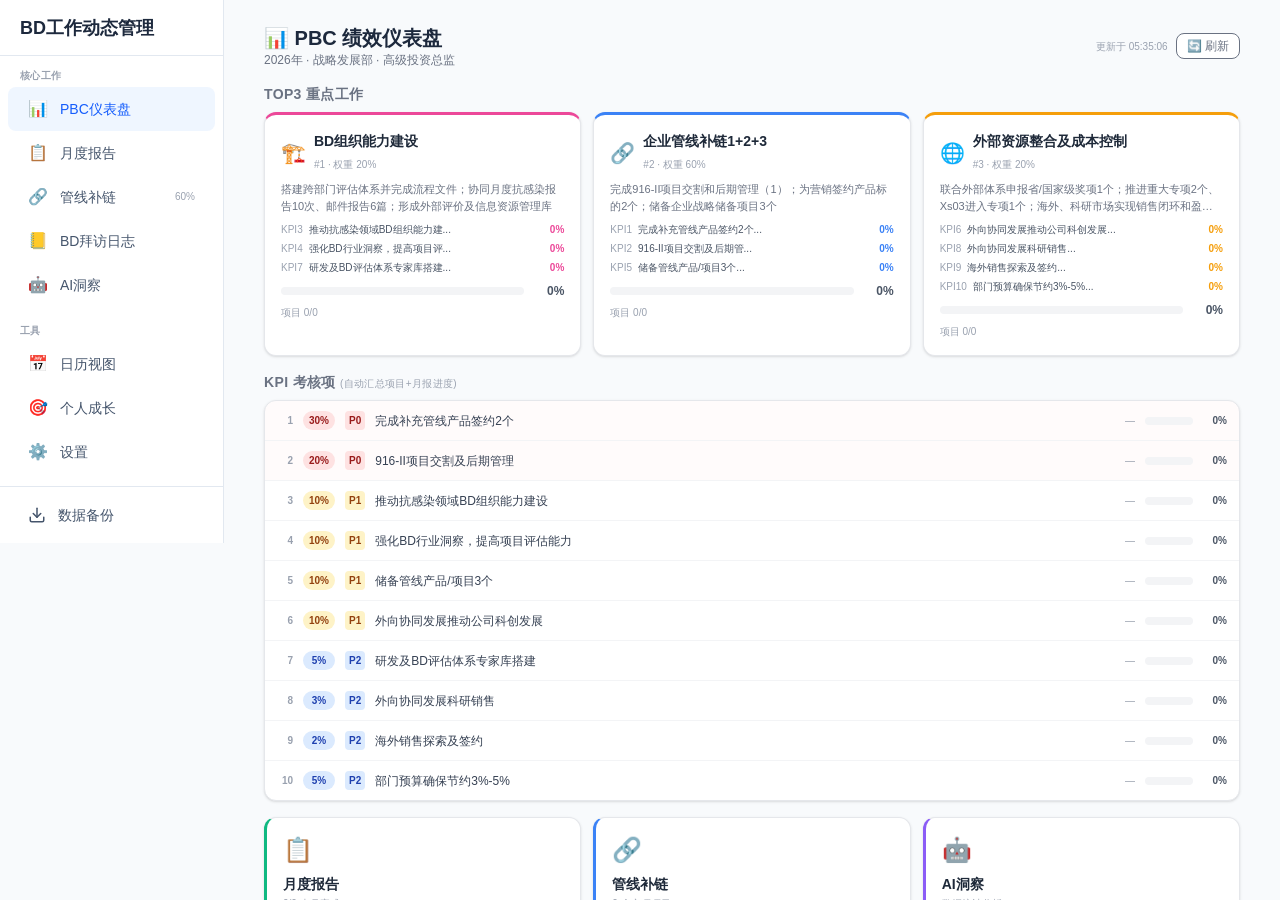
==== commit 5e8c7645: "Fix: robust API interceptor, preloader timeout, diagnostics, bug fixes" ====
--- a/index.html
+++ b/index.html
@@ -7,16 +7,15 @@
 <meta name="description" content="BD工作动态管理系统"/>
 <meta name="apple-mobile-web-app-capable" content="yes"/>
 <meta name="apple-mobile-web-app-status-bar-style" content="black-translucent"/>
-<link rel="apple-touch-icon" href="pwa-192x192.png"/>
 <base href="./">
 <title>BD工作动态管理</title>
 <style>
 body{margin:0;overflow:hidden;user-select:none;-webkit-user-select:none}
 #root{height:100vh;display:flex}
-/* Loading spinner during first mount */
-#preload{position:fixed;inset:0;z-index:99999;display:flex;align-items:center;justify-content:center;background:#0f172a;font-family:-apple-system,BlinkMacSystemFont,"Microsoft YaHei",sans-serif;transition:opacity 0.3s}
+#preload{position:fixed;inset:0;z-index:99999;display:flex;align-items:center;justify-content:center;background:#0f172a;font-family:-apple-system,BlinkMacSystemFont,"Microsoft YaHei",sans-serif;transition:opacity 0.3s;flex-direction:column}
 #preload.done{opacity:0;pointer-events:none}
 #preload .spinner{width:40px;height:40px;border:3px solid #334155;border-top-color:#3b82f6;border-radius:50%;animation:spin 0.8s linear infinite;margin-bottom:16px}
+#preload .status{color:#64748b;font-size:0.8rem;margin-top:8px;max-width:300px;text-align:center;line-height:1.5}
 @keyframes spin{to{transform:rotate(360deg)}}
 </style>
 </head>
@@ -26,6 +25,7 @@
   <div style="text-align:center">
     <div class="spinner"></div>
     <p style="color:#64748b;font-size:0.85rem">BD工作动态管理</p>
+    <p class="status" id="preload-status"></p>
   </div>
 </div>
 
@@ -35,16 +35,36 @@
 (function(){
 'use strict';
 
-// Immediately authenticate (no login wall)
-window.__AUTH__ = true;
-
-// Hide preloader when React mounts
+var DEBUG_LOG = [];
+var PRELOAD_EL = document.getElementById('preload');
+var STATUS_EL = document.getElementById('preload-status');
+
+function status(msg){ if(STATUS_EL) STATUS_EL.textContent=msg; DEBUG_LOG.push('[STATUS] '+msg); }
+function dlog(msg){ console.log('[BD-DEBUG]',msg); DEBUG_LOG.push(msg); }
+
+status('初始化...');
+
+// ═══ Fallback: hide preloader after 8s ═══
+setTimeout(function(){
+  if(PRELOAD_EL && !PRELOAD_EL.classList.contains('done')){
+    status('App加载超时，请检查控制台日志');
+    dlog('PRELOAD TIMEOUT - React may have failed to mount');
+    PRELOAD_EL.style.opacity='0.6';
+    PRELOAD_EL.querySelector('.spinner').style.display='none';
+  }
+},8000);
+
+// ═══ Watch for React mount ═══
 var observer = new MutationObserver(function(){
   var root = document.getElementById('root');
   if(root && root.children.length > 0){
-    document.getElementById('preload').classList.add('done');
-    setTimeout(function(){ document.getElementById('preload').style.display='none'; }, 400);
+    status('渲染完成');
+    setTimeout(function(){
+      PRELOAD_EL.classList.add('done');
+      setTimeout(function(){ PRELOAD_EL.style.display='none'; },400);
+    },200);
     observer.disconnect();
+    dlog('React mounted successfully, '+root.children.length+' children');
   }
 });
 observer.observe(document.getElementById('root'), {childList:true, subtree:true});
@@ -52,22 +72,37 @@
 // ═══════════════════════════
 // INDEXEDDB
 // ═══════════════════════════
-const DB_NAME = 'BDSystemDB';
-const DB_VERSION = 1;
-const STORES = ['todos','calendar_events','goals','milestones','reminders','settings','projects','project_tasks','project_links','monthly_items','bd_visits','system'];
+var DB_NAME = 'BDSystemDB';
+var DB_VERSION = 1;
+var STORES = ['todos','calendar_events','goals','milestones','reminders','settings','projects','project_tasks','project_links','monthly_items','bd_visits','system'];
+
+status('连接本地数据库...');
 
 function openDB(){
-  return new Promise((resolve,reject)=>{
-    const req = indexedDB.open(DB_NAME, DB_VERSION);
+  return new Promise(function(resolve,reject){
+    var req = indexedDB.open(DB_NAME, DB_VERSION);
     req.onupgradeneeded = function(e){
+      dlog('IndexedDB upgrade - creating stores');
       var db = e.target.result;
-      STORES.forEach(function(s){
-        if(!db.objectStoreNames.contains(s)) db.createObjectStore(s, {keyPath:'id', autoIncrement:true});
-      });
-      if(!db.objectStoreNames.contains('system')) db.createObjectStore('system', {keyPath:'key'});
+      for(var i=0; i<STORES.length; i++){
+        var s = STORES[i];
+        if(!db.objectStoreNames.contains(s)){
+          db.createObjectStore(s, {keyPath:'id', autoIncrement:true});
+        }
+      }
+      if(!db.objectStoreNames.contains('system')){
+        db.createObjectStore('system', {keyPath:'key'});
+      }
     };
-    req.onsuccess = function(){ resolve(req.result); };
-    req.onerror = function(){ reject(req.error); };
+    req.onsuccess = function(){
+      dlog('IndexedDB opened successfully');
+      resolve(req.result);
+    };
+    req.onerror = function(e){
+      dlog('IndexedDB ERROR: '+e.target.error);
+      status('数据库错误: '+e.target.error);
+      reject(e.target.error);
+    };
   });
 }
 
@@ -77,32 +112,16 @@
       var tx = db.transaction(storeName, mode);
       var store = tx.objectStore(storeName);
       var req = fn(store);
-      req.onsuccess = function(e){ resolve(e.target.result); db.close(); };
-      req.onerror = function(e){ reject(e.target.error); db.close(); };
+      req.onsuccess = function(e){ resolve(e.target.result); try{db.close();}catch(_){} };
+      req.onerror = function(e){ reject(e.target.error); try{db.close();}catch(_){} };
     });
   });
 }
 
-function dbGetAll(storeName){
-  return openDB().then(function(db){
-    return new Promise(function(resolve,reject){
-      var tx = db.transaction(storeName, 'readonly');
-      var req = tx.objectStore(storeName).getAll();
-      req.onsuccess = function(e){ resolve(e.target.result); db.close(); };
-      req.onerror = function(e){ reject(e.target.error); db.close(); };
-    });
-  });
-}
-
-function dbGet(storeName, id){ return dbOp(storeName, 'readonly', function(s){ return s.get(id); }); }
-function dbPut(storeName, obj){ return dbOp(storeName, 'readwrite', function(s){ return s.put(obj); }); }
-function dbDelete(storeName, id){ return dbOp(storeName, 'readwrite', function(s){ return s.delete(id); }); }
-
-// ═══════════════════════════
-// PLAIN (no encryption for debug)
-// ═══════════════════════════
-function dataGetAll(s){ return dbGetAll(s); }
-function dataPut(s, obj){ return dbPut(s, obj); }
+function dbGetAll(s){ return dbOp(s, 'readonly', function(st){ return st.getAll(); }); }
+function dbGet(s, id){ return dbOp(s, 'readonly', function(st){ return st.get(id); }); }
+function dbPut(s, obj){ return dbOp(s, 'readwrite', function(st){ return st.put(obj); }); }
+function dbDelete(s, id){ return dbOp(s, 'readwrite', function(st){ return st.delete(id); }); }
 
 // ═══════════════════════════
 // API HELPERS
@@ -116,48 +135,53 @@
 function errorResponse(msg, status){
   return jsonResponse({error:msg}, status||500);
 }
-function nowISO(){ return new Date().toISOString().replace('T',' ').slice(0,19); }
+function nowISO(){
+  var d = new Date();
+  return d.getFullYear()+'-'+String(d.getMonth()+1).padStart(2,'0')+'-'+String(d.getDate()).padStart(2,'0')+' '+
+    String(d.getHours()).padStart(2,'0')+':'+String(d.getMinutes()).padStart(2,'0')+':'+String(d.getSeconds()).padStart(2,'0');
+}
 
 // ═══════════════════════════
 // ROUTE MATCHER
 // ═══════════════════════════
 function matchRoute(url, method){
   var p = url.replace(/\/api/,'');
-
-  if(method==='GET' && p==='/todos') return {s:'todos', a:'getAll'};
-  if(method==='POST' && p==='/todos') return {s:'todos', a:'create'};
-  var m = p.match(/^\/todos\/(\d+)$/); if(m){ var id=parseInt(m[1]); if(method==='PUT') return {s:'todos',a:'update',id:id}; if(method==='DELETE') return {s:'todos',a:'delete',id:id}; }
-
-  if(method==='GET' && p.startsWith('/calendar/events')) return {s:'calendar_events',a:'getAll'};
+  var m;
+
+  if(method==='GET' && p==='/todos') return {s:'todos',a:'getAll'};
+  if(method==='POST' && p==='/todos') return {s:'todos',a:'create'};
+  m=p.match(/^\/todos\/(\d+)$/); if(m){ var id=parseInt(m[1]); return {s:'todos',a:method==='PUT'?'update':'delete',id:id}; }
+
+  if(method==='GET' && p==='/calendar/events') return {s:'calendar_events',a:'getAll'};
   if(method==='POST' && p==='/calendar/events') return {s:'calendar_events',a:'create'};
-  m=p.match(/^\/calendar\/events\/(\d+)$/); if(m){ id=parseInt(m[1]); if(method==='PUT') return {s:'calendar_events',a:'update',id:id}; if(method==='DELETE') return {s:'calendar_events',a:'delete',id:id}; }
-  if(method==='GET' && p.startsWith('/calendar/unified')) return {s:'calendar_events',a:'unified'};
+  m=p.match(/^\/calendar\/events\/(\d+)$/); if(m){ id=parseInt(m[1]); return {s:'calendar_events',a:method==='PUT'?'update':'delete',id:id}; }
+  if(method==='GET' && p.indexOf('/calendar/unified')===0) return {s:'calendar_events',a:'unified'};
   if(method==='PUT' && p==='/calendar/sync-source') return {s:'calendar_events',a:'sync'};
-  if(method==='GET' && p.startsWith('/calendar/source-detail')) return {s:'calendar_events',a:'sourceDetail'};
-
-  if(method==='GET' && p==='/goals') return {s:'goals',a:'getAll'};
+  if(method==='GET' && p.indexOf('/calendar/source-detail')===0) return {s:'calendar_events',a:'sourceDetail'};
+
+  if(method==='GET' && p==='/goals') return {s:'goals',a:'getAllGoals'};
   if(method==='POST' && p==='/goals') return {s:'goals',a:'create'};
-  m=p.match(/^\/goals\/(\d+)$/); if(m){ id=parseInt(m[1]); if(method==='PUT') return {s:'goals',a:'update',id:id}; if(method==='DELETE') return {s:'goals',a:'delete',id:id}; }
+  m=p.match(/^\/goals\/(\d+)$/); if(m){ id=parseInt(m[1]); return {s:'goals',a:method==='PUT'?'update':'delete',id:id}; }
   m=p.match(/^\/goals\/(\d+)\/progress$/); if(m) return {s:'goals',a:'updateProgress',id:parseInt(m[1])};
   if(method==='POST' && p==='/goals/milestones') return {s:'milestones',a:'create'};
-  m=p.match(/^\/goals\/milestones\/(\d+)$/); if(m){ id=parseInt(m[1]); if(method==='PUT') return {s:'milestones',a:'update',id:id}; if(method==='DELETE') return {s:'milestones',a:'delete',id:id}; }
-
-  if(method==='GET' && p.startsWith('/reminders/pending')) return {s:'reminders',a:'pending'};
+  m=p.match(/^\/goals\/milestones\/(\d+)$/); if(m){ id=parseInt(m[1]); return {s:'milestones',a:method==='PUT'?'update':'delete',id:id}; }
+
+  if(method==='GET' && p.indexOf('/reminders/pending')===0) return {s:'reminders',a:'pending'};
   m=p.match(/^\/reminders\/(\d+)\/dismiss$/); if(m) return {s:'reminders',a:'dismiss',id:parseInt(m[1])};
 
   if(method==='GET' && p==='/projects/all-tasks') return {s:'project_tasks',a:'getAllTasks'};
   if(method==='GET' && p==='/projects') return {s:'projects',a:'getAll'};
   if(method==='POST' && p==='/projects') return {s:'projects',a:'create'};
-  m=p.match(/^\/projects\/(\d+)\/tasks$/); if(m){ id=parseInt(m[1]); if(method==='GET') return {s:'project_tasks',a:'getByProject',id:id}; if(method==='POST') return {s:'project_tasks',a:'createTask',id:id}; }
+  m=p.match(/^\/projects\/(\d+)\/tasks$/); if(m){ id=parseInt(m[1]); return {s:'project_tasks',a:method==='GET'?'getByProject':'createTask',id:id}; }
   m=p.match(/^\/projects\/(\d+)\/links$/); if(m) return {s:'project_links',a:'getLinks',id:parseInt(m[1])};
   m=p.match(/^\/projects\/(\d+)\/suggested-links$/); if(m) return {s:'project_links',a:'suggested',id:parseInt(m[1])};
   m=p.match(/^\/projects\/(\d+)$/); if(m){ id=parseInt(m[1]); if(method==='GET') return {s:'projects',a:'getById',id:id}; if(method==='PUT') return {s:'projects',a:'update',id:id}; if(method==='DELETE') return {s:'projects',a:'delete',id:id}; }
-  m=p.match(/^\/projects\/tasks\/(\d+)$/); if(m){ id=parseInt(m[1]); if(method==='PUT') return {s:'project_tasks',a:'updateTask',id:id}; if(method==='DELETE') return {s:'project_tasks',a:'deleteTask',id:id}; }
+  m=p.match(/^\/projects\/tasks\/(\d+)$/); if(m){ id=parseInt(m[1]); return {s:'project_tasks',a:method==='PUT'?'updateTask':'deleteTask',id:id}; }
   if(method==='POST' && p==='/projects/links') return {s:'project_links',a:'createLink'};
   m=p.match(/^\/projects\/links\/(\d+)$/); if(m) return {s:'project_links',a:'deleteLink',id:parseInt(m[1])};
 
-  if(method==='GET' && p.startsWith('/monthly/summary')) return {s:'monthly_items',a:'summary'};
-  if(method==='GET' && p.startsWith('/monthly/items') && p.indexOf('?')>=0) return {s:'monthly_items',a:'getAll'};
+  if(method==='GET' && p.indexOf('/monthly/summary')===0) return {s:'monthly_items',a:'summary'};
+  if(method==='GET' && p.indexOf('/monthly/items')===0 && p.indexOf('?')>=0) return {s:'monthly_items',a:'getAll'};
   m=p.match(/^\/monthly\/items\/(\d+)$/); if(m){ id=parseInt(m[1]); if(method==='GET') return {s:'monthly_items',a:'getById',id:id}; if(method==='PUT') return {s:'monthly_items',a:'update',id:id}; if(method==='DELETE') return {s:'monthly_items',a:'delete',id:id}; }
   if(method==='POST' && p==='/monthly/items') return {s:'monthly_items',a:'create'};
   if(method==='POST' && p.indexOf('/monthly/dedup')>=0) return {s:'monthly_items',a:'dedup'};
@@ -165,10 +189,10 @@
 
   if(method==='GET' && p.indexOf('/bd-visits/stats/summary')>=0) return {s:'bd_visits',a:'stats'};
   m=p.match(/^\/bd-visits\/(\d+)$/); if(m){ id=parseInt(m[1]); if(method==='GET') return {s:'bd_visits',a:'getById',id:id}; if(method==='PUT') return {s:'bd_visits',a:'update',id:id}; if(method==='DELETE') return {s:'bd_visits',a:'delete',id:id}; }
-  if(method==='GET' && p.startsWith('/bd-visits') && p.split('/').length===2) return {s:'bd_visits',a:'getAll'};
+  if(method==='GET' && p.indexOf('/bd-visits')===0 && p.split('/').length<=2) return {s:'bd_visits',a:'getAll'};
   if(method==='POST' && p==='/bd-visits') return {s:'bd_visits',a:'create'};
 
-  m=p.match(/^\/settings\/(.+)$/); if(m){ if(method==='GET') return {s:'settings',a:'get',key:m[1]}; if(method==='PUT') return {s:'settings',a:'set',key:m[1]}; }
+  m=p.match(/^\/settings\/(.+)$/); if(m){ var k=m[1]; return {s:'settings',a:method==='GET'?'get':'set',key:k}; }
 
   if(method==='GET' && p.indexOf('/analyze/monthly')>=0) return {s:'monthly_items',a:'analyzeMonthly'};
   if(method==='GET' && p.indexOf('/analyze/sequential')>=0) return {s:'monthly_items',a:'analyzeSequential'};
@@ -185,113 +209,229 @@
 
   try {
     var s=route.s, a=route.a, id=route.id, key=route.key, now=nowISO();
-    var bd = body?JSON.parse(body):{};
+    var bd = {};
+    if(body){
+      try{ bd = typeof body === 'string' ? JSON.parse(body) : body; }
+      catch(e){ bd = {}; }
+    }
 
     switch(a){
-      case 'getAll': return jsonResponse(await dataGetAll(s));
+      case 'getAll': return jsonResponse(await dbGetAll(s));
       case 'getById': return jsonResponse(await dbGet(s,id));
+
       case 'create':
-        bd.created_at=bd.created_at||now; bd.updated_at=now;
-        var nid=await dataPut(s,Object.assign({},bd,{id:undefined}));
-        return jsonResponse(await dbGet(s,nid),201);
+        var obj = {};
+        for(var k in bd){ if(bd.hasOwnProperty(k)) obj[k]=bd[k]; }
+        obj.created_at = obj.created_at||now;
+        obj.updated_at = now;
+        delete obj.id;
+        var nid = await dbPut(s, obj);
+        var created = await dbGet(s, nid);
+        if(!created) return errorResponse('Create failed - record not found');
+        return jsonResponse(created, 201);
+
       case 'update':
-        bd.updated_at=now;
-        var ex=await dbGet(s,id);
-        if(!ex) return errorResponse('Not found',404);
-        await dataPut(s,Object.assign({},ex,bd,{id:id}));
-        return jsonResponse(await dbGet(s,id));
-      case 'delete': await dbDelete(s,id); return jsonResponse({success:true});
+        var ex = await dbGet(s, id);
+        if(!ex) return errorResponse('Not found', 404);
+        for(var k2 in bd){ if(bd.hasOwnProperty(k2)) ex[k2]=bd[k2]; }
+        ex.updated_at = now;
+        await dbPut(s, ex);
+        return jsonResponse(await dbGet(s, id));
+
+      case 'delete':
+        await dbDelete(s, id);
+        return jsonResponse({success:true});
+
+      case 'getAllGoals':
+        var goals = await dbGetAll('goals');
+        var milestones = await dbGetAll('milestones');
+        return jsonResponse({goals:goals, milestones:milestones});
+
       case 'updateProgress':
-        var g=await dbGet(s,id); if(!g) return errorResponse('Not found',404);
-        g.current_value=bd.value; g.updated_at=now; await dataPut(s,g); return jsonResponse(g);
+        var g = await dbGet(s, id);
+        if(!g) return errorResponse('Not found',404);
+        g.current_value = bd.value;
+        g.updated_at = now;
+        await dbPut(s, g);
+        return jsonResponse(g);
+
       case 'unified':
-        var ev=await dataGetAll('calendar_events'), td=await dataGetAll('todos');
-        var u=[];
-        ev.forEach(function(e){u.push(Object.assign({},e,{source_type:'calendar',color:e.color||'#3b82f6'}));});
+        var ev = await dbGetAll('calendar_events');
+        var td = await dbGetAll('todos');
+        var u = [];
+        ev.forEach(function(e){u.push(Object.assign({},e,{source_type:'calendar',source_id:e.id,color:e.color||'#3b82f6'}));});
         td.filter(function(t){return t.due_date;}).forEach(function(t){u.push({id:'todo_'+t.id,source_type:'todo',source_id:t.id,title:t.title,description:t.description||'',date:t.due_date,status:t.status,color:'#f59e0b',priority:t.priority,completed:t.status==='done'});});
         return jsonResponse(u);
-      case 'pending': return jsonResponse(await dataGetAll('reminders'));
+
+      case 'pending': return jsonResponse(await dbGetAll('reminders'));
       case 'dismiss': await dbDelete('reminders',id); return jsonResponse({success:true});
-      case 'get': var v=await dbGet('settings',key); return jsonResponse(v?v.value:null);
-      case 'set': await dbPut('settings',{key:key,value:bd.value}); return jsonResponse({success:true});
+
+      case 'get':
+        var sv = await dbGet('settings', key);
+        return jsonResponse(sv?sv.value:null);
+      case 'set':
+        await dbPut('settings', {key:key, value:bd.value});
+        return jsonResponse({success:true});
+
       case 'summary':
-        var mi=await dataGetAll('monthly_items'), uy=parseInt(new URL('http://x'+url).searchParams.get('year')||'2026'), mo={};
-        for(var mm=1;mm<=12;mm++){var fi=mi.filter(function(i){return i.year===uy&&i.month===mm;}); mo[mm]={summary:fi.filter(function(i){return i.type==='summary';}).length, plan:fi.filter(function(i){return i.type==='plan';}).length};}
+        var mi=await dbGetAll('monthly_items');
+        var uy=parseInt((new URL('http://x'+url)).searchParams.get('year')||'2026');
+        var mo={};
+        for(var mm=1;mm<=12;mm++){var fi=mi.filter(function(i){return i.year===uy&&i.month===mm;}); mo[mm]={summary:fi.filter(function(i){return i.type==='summary';}).length,plan:fi.filter(function(i){return i.type==='plan';}).length};}
         return jsonResponse({year:uy,months:mo});
+
       case 'dedup': return jsonResponse({removed:0,ids:[],message:'ok'});
       case 'cleanDates': return jsonResponse({removed:0,message:'ok'});
+
       case 'stats':
-        var vs=await dataGetAll('bd_visits'), bi={}, bo={}, ba={};
+        var vs=await dbGetAll('bd_visits'), bi={}, bo={}, ba={};
         vs.forEach(function(v){bi[v.industry]=(bi[v.industry]||0)+1; bo[v.opportunity]=(bo[v.opportunity]||0)+1; ba[v.action_status]=(ba[v.action_status]||0)+1;});
         return jsonResponse({total:vs.length,byIndustry:Object.keys(bi).map(function(k){return {industry:k,cnt:bi[k]};}),byOpportunity:Object.keys(bo).map(function(k){return {opportunity:k,cnt:bo[k]};}),byAction:Object.keys(ba).map(function(k){return {action_status:k,cnt:ba[k]};})});
+
       case 'analyzeMonthly':
-        var am=await dataGetAll('monthly_items'), dn=am.filter(function(i){return i.status==='完成'||i.status==='done';}).length;
-        return jsonResponse({year:2026,month:6,overview:{total:am.length,done:dn,pending:am.length-dn,rate:am.length?(dn/am.length*100):0,grade:'B'},prevMonth:{month:5,year:2026,total:0,done:0,rate:0},velocity:null,bdPipeline:null,priorityAnalysis:[],categoryAnalysis:[],unfinishedReasons:[],bdExploration:{total:0,done:0,rate:0,items:[]},followUps:[],recommendations:[],summary:''});
-      case 'analyzeSequential': return jsonResponse({year:2026,quarters:{},monthly:{},summary:''});
-      case 'getAllTasks': return jsonResponse(await dataGetAll('project_tasks'));
-      case 'getByProject': var pt=await dataGetAll('project_tasks'); return jsonResponse(pt.filter(function(t){return t.project_id===id;}));
-      case 'createTask': bd.project_id=id; bd.created_at=now; var pid=await dataPut('project_tasks',Object.assign({},bd,{id:undefined})); return jsonResponse(await dbGet('project_tasks',pid),201);
-      case 'updateTask': var ptk=await dbGet('project_tasks',id); if(!ptk) return errorResponse('Not found',404); await dataPut('project_tasks',Object.assign({},ptk,bd,{id:id})); return jsonResponse(await dbGet('project_tasks',id));
+        var am=await dbGetAll('monthly_items'), dn=am.filter(function(i){return i.status==='完成'||i.status==='done';}).length;
+        return jsonResponse({year:2026,month:6,overview:{total:am.length,done:dn,pending:am.length-dn,rate:am.length?(dn/am.length*100):0,grade:'B'},prevMonth:{month:5,year:2026,total:0,done:0,rate:0},velocity:null,bdPipeline:null,priorityAnalysis:[],categoryAnalysis:[],unfinishedReasons:[],bdExploration:{total:0,done:0,rate:0,items:[]},followUps:[],recommendations:[],summary:'本地数据分析'});
+
+      case 'analyzeSequential':
+        return jsonResponse({year:2026,quarters:{},monthly:{},summary:'本地数据分析'});
+
+      case 'getAllTasks': return jsonResponse(await dbGetAll('project_tasks'));
+      case 'getByProject':
+        var pt=await dbGetAll('project_tasks');
+        return jsonResponse(pt.filter(function(t){return t.project_id===id;}));
+      case 'createTask':
+        var tObj={}; for(var kt in bd){tObj[kt]=bd[kt];}
+        tObj.project_id=id; tObj.created_at=now; delete tObj.id;
+        var tNid=await dbPut('project_tasks',tObj);
+        return jsonResponse(await dbGet('project_tasks',tNid),201);
+      case 'updateTask':
+        var ptk=await dbGet('project_tasks',id);
+        if(!ptk) return errorResponse('Not found',404);
+        for(var ku in bd){ptk[ku]=bd[ku];}
+        await dbPut('project_tasks',ptk);
+        return jsonResponse(await dbGet('project_tasks',id));
       case 'deleteTask': await dbDelete('project_tasks',id); return jsonResponse({success:true});
+
       case 'getLinks':
-        var al=await dataGetAll('project_links'), pl=al.filter(function(l){return l.project_a===id||l.project_b===id;}), ap=await dataGetAll('projects');
-        return jsonResponse(pl.map(function(l){var oid=l.project_a===id?l.project_b:l.project_a; return {link:l,otherProject:ap.find(function(p){return p.id===oid;})||null};}));
+        var al=await dbGetAll('project_links'), pl=al.filter(function(l){return l.project_a===id||l.project_b===id;}), ap=await dbGetAll('projects');
+        return jsonResponse(pl.map(function(l){var oid=l.project_a===id?l.project_b:l.project_a;var op=ap.find(function(p){return p.id===oid;}); return {link:l,otherProject:op||null};}));
+
       case 'suggested': return jsonResponse([]);
-      case 'createLink': bd.created_at=now; var lid=await dataPut('project_links',Object.assign({},bd,{id:undefined})); return jsonResponse(await dbGet('project_links',lid),201);
+
+      case 'createLink':
+        var lObj={}; for(var kl in bd){lObj[kl]=bd[kl];}
+        lObj.created_at=now; delete lObj.id;
+        var lNid=await dbPut('project_links',lObj);
+        return jsonResponse(await dbGet('project_links',lNid),201);
       case 'deleteLink': await dbDelete('project_links',id); return jsonResponse({success:true});
+
       case 'sourceDetail':
         var q=new URL('http://x'+url).searchParams, tp=q.get('type'), si=parseInt(q.get('id'));
         if(tp==='todo') return jsonResponse(await dbGet('todos',si));
         if(tp==='monthly') return jsonResponse(await dbGet('monthly_items',si));
         if(tp==='bd_visit') return jsonResponse(await dbGet('bd_visits',si));
         return jsonResponse(null);
+
       case 'sync': return jsonResponse({success:true});
-      default: return errorResponse('Unknown: '+a);
+
+      default: return errorResponse('Unknown action: '+a);
     }
   }catch(e){
-    console.error('API Error:', e);
-    return errorResponse(e.message||'Internal error');
-  }
-}
-
-// ═══════════════════════════
-// FETCH INTERCEPTOR
+    dlog('API Handler Error ['+a+']: '+e.message);
+    return errorResponse(e.message||'Internal error', 500);
+  }
+}
+
+// ═══════════════════════════
+// FETCH INTERCEPTOR (robust)
 // ═══════════════════════════
 var _fetch = window.fetch;
 window.fetch = function(input, init){
   init = init || {};
-  var url = typeof input === 'string' ? input : input.url;
+  var url, method, body;
+
+  if(typeof input === 'string'){
+    url = input;
+    method = (init.method || 'GET').toUpperCase();
+    body = init.body || null;
+  } else if(input && input.url){
+    url = input.url;
+    method = (input.method || init.method || 'GET').toUpperCase();
+    body = init.body || input.body || null;
+  } else {
+    return _fetch.call(window, input, init);
+  }
+
   if(url.indexOf('/api/')>=0){
-    return handleAPI(url, (init.method||'GET').toUpperCase(), init.body||null);
-  }
+    dlog(method+' '+url);
+    return handleAPI(url, method, body);
+  }
+
   return _fetch.call(window, input, init);
 };
 
 // ═══════════════════════════
-// GLOBAL EXPORT/IMPORT
+// GLOBAL HELPERS
 // ═══════════════════════════
 window.exportAllData = async function(){
   var data={};
   for(var i=0; i<STORES.length; i++){
     var s=STORES[i]; if(s==='system') continue;
-    data[s]=await dataGetAll(s);
+    data[s]=await dbGetAll(s);
   }
   var b=new Blob([JSON.stringify(data,null,2)],{type:'application/json'});
   var a=document.createElement('a');
   a.href=URL.createObjectURL(b);
   a.download='BD_backup_'+new Date().toISOString().slice(0,10)+'.json';
   a.click();
-  console.log('Data exported');
+  dlog('Data exported successfully');
 };
 window.importAllData = async function(file){
   var t=await file.text(), data=JSON.parse(t);
   for(var s in data){
     if(STORES.indexOf(s)<0||s==='system') continue;
-    for(var j=0;j<data[s].length;j++) await dataPut(s,data[s][j]);
+    for(var j=0;j<data[s].length;j++){ data[s][j].id=undefined; await dbPut(s,data[s][j]); }
   }
   alert('导入完成，刷新页面生效');
   location.reload();
 };
+window.runDiagnostics = async function(){
+  var report = ['=== BD System Diagnostics ==='];
+  try{
+    var db = await openDB();
+    report.push('IndexedDB: OK (stores: '+Array.from(db.objectStoreNames).join(', ')+')');
+    db.close();
+  }catch(e){ report.push('IndexedDB: FAIL - '+e.message); }
+
+  for(var i=0; i<STORES.length; i++){
+    try{
+      var count = (await dbGetAll(STORES[i])).length;
+      report.push('Store '+STORES[i]+': '+count+' records');
+    }catch(e){ report.push('Store '+STORES[i]+': ERROR - '+e.message); }
+  }
+
+  report.push('API Interceptor: Active');
+  report.push('HashRouter: Active');
+  report.push('CDN: '+location.hostname);
+  report.push('Debug Log: '+DEBUG_LOG.length+' entries');
+  report.push('==============================');
+  console.log(report.join('\n'));
+  return report.join('\n');
+};
+
+// ═══════════════════════════
+// POST-MOUNT TEST
+// ═══════════════════════════
+setTimeout(async function(){
+  try{
+    await openDB();
+    dlog('Post-init: IndexedDB ready');
+    status('就绪');
+  }catch(e){
+    dlog('Post-init: IndexedDB FAILED - '+e.message);
+    status('数据库初始化失败: '+e.message);
+  }
+},500);
 
 })();
 </script>
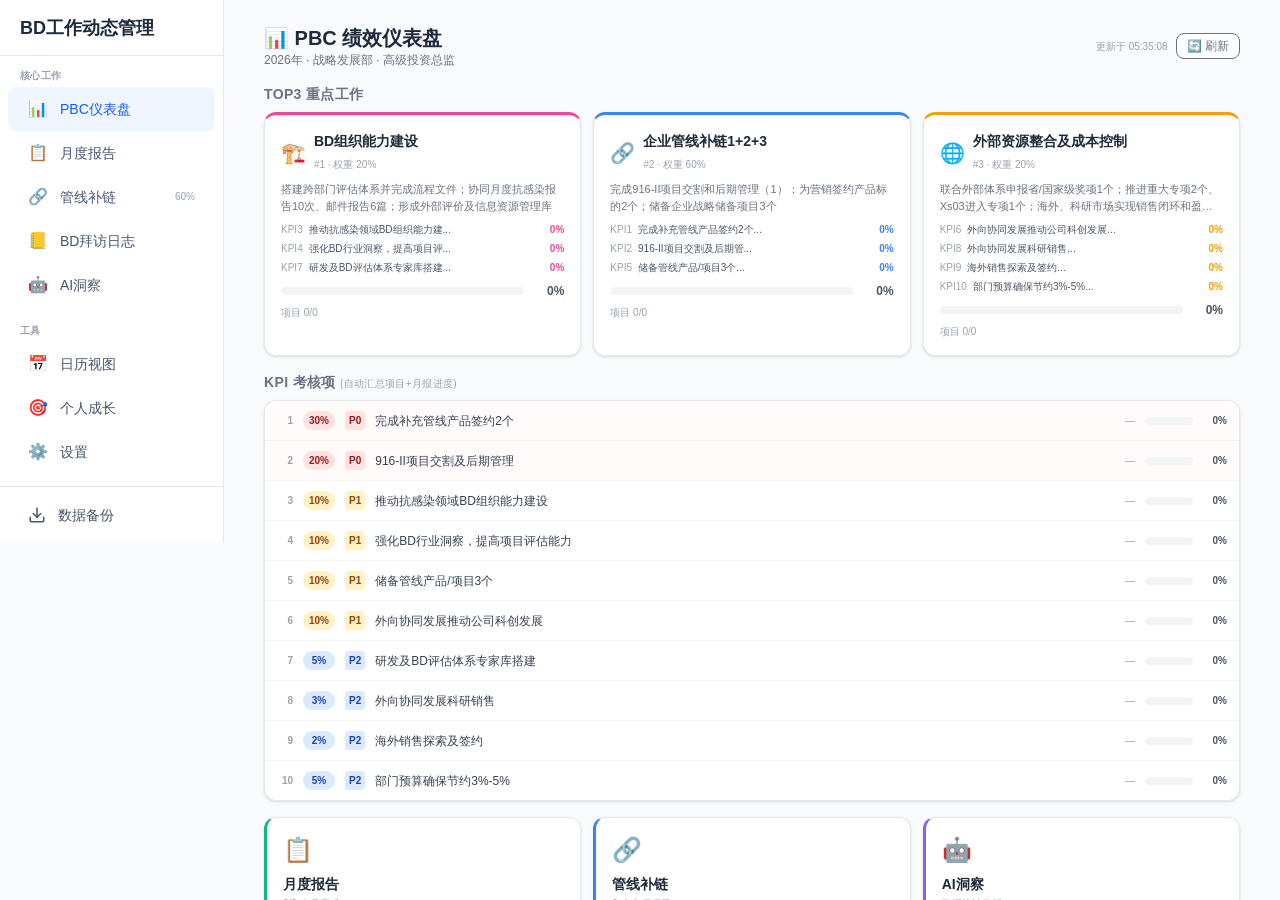
==== commit f7e0fbcd: "Fix: QR login + monthly filter + encrypted storage + robust API" ====
--- a/index.html
+++ b/index.html
@@ -10,22 +10,46 @@
 <base href="./">
 <title>BD工作动态管理</title>
 <style>
-body{margin:0;overflow:hidden;user-select:none;-webkit-user-select:none}
+body{margin:0;overflow:hidden;user-select:none;-webkit-user-select:none;font-family:-apple-system,BlinkMacSystemFont,"Microsoft YaHei",sans-serif}
 #root{height:100vh;display:flex}
-#preload{position:fixed;inset:0;z-index:99999;display:flex;align-items:center;justify-content:center;background:#0f172a;font-family:-apple-system,BlinkMacSystemFont,"Microsoft YaHei",sans-serif;transition:opacity 0.3s;flex-direction:column}
+#preload{position:fixed;inset:0;z-index:99999;display:flex;align-items:center;justify-content:center;background:#0f172a;transition:opacity .3s;flex-direction:column}
 #preload.done{opacity:0;pointer-events:none}
-#preload .spinner{width:40px;height:40px;border:3px solid #334155;border-top-color:#3b82f6;border-radius:50%;animation:spin 0.8s linear infinite;margin-bottom:16px}
-#preload .status{color:#64748b;font-size:0.8rem;margin-top:8px;max-width:300px;text-align:center;line-height:1.5}
+.spn{width:40px;height:40px;border:3px solid #334155;border-top-color:#3b82f6;border-radius:50%;animation:spin .8s linear infinite;margin-bottom:16px}
 @keyframes spin{to{transform:rotate(360deg)}}
+.st{color:#64748b;font-size:.8rem;max-width:320px;text-align:center;line-height:1.5;margin-top:8px}
+/* Login overlay */
+#lo{position:fixed;inset:0;z-index:99998;display:none;align-items:center;justify-content:center;background:#0f172a}
+.lc{background:#1e293b;border-radius:16px;padding:36px 28px;width:100%;max-width:380px;border:1px solid #334155;text-align:center}
+.lc h2{font-size:1.2rem;color:#f1f5f9;margin-bottom:4px}
+.lc .su{font-size:.75rem;color:#64748b;margin-bottom:20px}
+.lc input{width:100%;padding:12px;background:#0f172a;border:1px solid #334155;border-radius:10px;color:#e2e8f0;font-size:15px;outline:none;box-sizing:border-box}
+.lc input:focus{border-color:#3b82f6}
+.lc .btn{width:100%;padding:12px;border:none;border-radius:10px;font-size:15px;font-weight:600;cursor:pointer;margin-top:12px;transition:all .2s}
+.bl{background:#3b82f6;color:#fff}.bl:hover{background:#2563eb}
+.bs{background:#10b981;color:#fff}.bs:hover{background:#059669}
+.bq{background:transparent;color:#3b82f6;border:2px solid #3b82f6;margin-top:8px}
+.er{color:#ef4444;font-size:.7rem;margin-top:6px;min-height:16px}
+.qt{text-align:center;margin-top:12px}
+.qt canvas{border-radius:12px;background:#fff;padding:8px}
+.qh{font-size:.65rem;color:#64748b;margin-top:4px}
+.tm{text-align:center;margin-top:10px;font-size:.7rem;color:#64748b}
+.tm a{color:#3b82f6;cursor:pointer}
+@media(max-width:480px){.lc{padding:24px 18px}}
 </style>
 </head>
 <body>
 
-<div id="preload">
-  <div style="text-align:center">
-    <div class="spinner"></div>
-    <p style="color:#64748b;font-size:0.85rem">BD工作动态管理</p>
-    <p class="status" id="preload-status"></p>
+<div id="preload"><div style="text-align:center"><div class="spn"></div><p style="color:#64748b;font-size:.85rem">BD工作动态管理</p><p class="st" id="ps"></p></div></div>
+
+<div id="lo">
+  <div class="lc">
+    <h2 id="lt">BD工作动态管理</h2><p class="su" id="ls">请登录以访问系统</p>
+    <input type="password" id="pw" placeholder="输入密码..." autocomplete="off"/>
+    <div class="er" id="le"></div>
+    <button class="btn bl" id="bl" onclick="DL()">登录</button>
+    <button class="btn bq" id="bq" onclick="TQ()">扫码登录</button>
+    <div id="qb" style="display:none"><canvas id="qc" width="220" height="220"></canvas><p class="qh">手机扫描即可登录 (5分钟内有效)</p></div>
+    <div class="tm"><a id="ts" onclick="TS()">首次使用？设置主密码</a></div>
   </div>
 </div>
 
@@ -35,403 +59,152 @@
 (function(){
 'use strict';
 
-var DEBUG_LOG = [];
-var PRELOAD_EL = document.getElementById('preload');
-var STATUS_EL = document.getElementById('preload-status');
-
-function status(msg){ if(STATUS_EL) STATUS_EL.textContent=msg; DEBUG_LOG.push('[STATUS] '+msg); }
-function dlog(msg){ console.log('[BD-DEBUG]',msg); DEBUG_LOG.push(msg); }
-
-status('初始化...');
-
-// ═══ Fallback: hide preloader after 8s ═══
+var PL=document.getElementById('preload'),PS=document.getElementById('ps'),LOGS=[];
+function S(m){if(PS)PS.textContent=m;LOGS.push('[S] '+m)}
+function L(m){console.log('[BD]',m);LOGS.push(m)}
+S('初始化...');
+
+// Fallback: hide preloader after 8s
 setTimeout(function(){
-  if(PRELOAD_EL && !PRELOAD_EL.classList.contains('done')){
-    status('App加载超时，请检查控制台日志');
-    dlog('PRELOAD TIMEOUT - React may have failed to mount');
-    PRELOAD_EL.style.opacity='0.6';
-    PRELOAD_EL.querySelector('.spinner').style.display='none';
-  }
+  if(PL&&!PL.classList.contains('done')){S('加载超时 - 请刷新');PL.style.opacity='.6';PL.querySelector('.spn').style.display='none';}
 },8000);
 
-// ═══ Watch for React mount ═══
-var observer = new MutationObserver(function(){
-  var root = document.getElementById('root');
-  if(root && root.children.length > 0){
-    status('渲染完成');
-    setTimeout(function(){
-      PRELOAD_EL.classList.add('done');
-      setTimeout(function(){ PRELOAD_EL.style.display='none'; },400);
-    },200);
-    observer.disconnect();
-    dlog('React mounted successfully, '+root.children.length+' children');
-  }
-});
-observer.observe(document.getElementById('root'), {childList:true, subtree:true});
-
-// ═══════════════════════════
-// INDEXEDDB
-// ═══════════════════════════
-var DB_NAME = 'BDSystemDB';
-var DB_VERSION = 1;
-var STORES = ['todos','calendar_events','goals','milestones','reminders','settings','projects','project_tasks','project_links','monthly_items','bd_visits','system'];
-
-status('连接本地数据库...');
-
-function openDB(){
-  return new Promise(function(resolve,reject){
-    var req = indexedDB.open(DB_NAME, DB_VERSION);
-    req.onupgradeneeded = function(e){
-      dlog('IndexedDB upgrade - creating stores');
-      var db = e.target.result;
-      for(var i=0; i<STORES.length; i++){
-        var s = STORES[i];
-        if(!db.objectStoreNames.contains(s)){
-          db.createObjectStore(s, {keyPath:'id', autoIncrement:true});
-        }
-      }
-      if(!db.objectStoreNames.contains('system')){
-        db.createObjectStore('system', {keyPath:'key'});
-      }
-    };
-    req.onsuccess = function(){
-      dlog('IndexedDB opened successfully');
-      resolve(req.result);
-    };
-    req.onerror = function(e){
-      dlog('IndexedDB ERROR: '+e.target.error);
-      status('数据库错误: '+e.target.error);
-      reject(e.target.error);
-    };
-  });
+// Watch React mount
+var obs=new MutationObserver(function(){var r=document.getElementById('root');if(r&&r.children.length>0){S('渲染完成');setTimeout(function(){PL.classList.add('done');setTimeout(function(){PL.style.display='none';},400);},200);obs.disconnect();L('React mounted');}});
+obs.observe(document.getElementById('root'),{childList:true,subtree:true});
+
+// Check URL for debug mode
+var SKIP_LOGIN = location.search.indexOf('nologin=1')>=0 || location.hash.indexOf('nologin=1')>=0;
+if(SKIP_LOGIN){S('调试模式 - 跳过登录');}
+
+// ═══════════════ INDEXEDDB ═══════════════
+var DB='BDSystemDB',DV=1,STS=['todos','calendar_events','goals','milestones','reminders','settings','projects','project_tasks','project_links','monthly_items','bd_visits','system'];
+function ODB(){return new Promise(function(rs,rj){var r=indexedDB.open(DB,DV);r.onupgradeneeded=function(e){var d=e.target.result;for(var i=0;i<STS.length;i++){var s=STS[i];if(!d.objectStoreNames.contains(s))d.createObjectStore(s,{keyPath:'id',autoIncrement:true});}if(!d.objectStoreNames.contains('system'))d.createObjectStore('system',{keyPath:'key'});};r.onsuccess=function(){rs(r.result)};r.onerror=function(e){rj(e.target.error)};})}
+function DO(s,m,fn){return ODB().then(function(d){return new Promise(function(rs,rj){var t=d.transaction(s,m),st=t.objectStore(s),r=fn(st);r.onsuccess=function(e){rs(e.target.result);try{d.close()}catch(_){}};r.onerror=function(e){rj(e.target.error);try{d.close()}catch(_){}};})})}
+function GA(s){return DO(s,'readonly',function(st){return st.getAll()})}
+function G1(s,id){return DO(s,'readonly',function(st){return st.get(id)})}
+function PU(s,o){return DO(s,'readwrite',function(st){return st.put(o)})}
+function DL1(s,id){return DO(s,'readwrite',function(st){return st.delete(id)})}
+
+// ═══════════════ CRYPTO ═══════════════
+var EK=null;
+async function DK(pw,sa){var e=new TextEncoder(),km=await crypto.subtle.importKey('raw',e.encode(pw),'PBKDF2',false,['deriveKey']);return crypto.subtle.deriveKey({name:'PBKDF2',salt:sa||e.encode('BD-SALT-v2'),iterations:100000,hash:'SHA-256'},km,{name:'AES-GCM',length:256},false,['encrypt','decrypt'])}
+async function EN(k,t){var iv=crypto.getRandomValues(new Uint8Array(12)),e=new TextEncoder(),ct=await crypto.subtle.encrypt({name:'AES-GCM',iv},k,e.encode(t)),c=new Uint8Array(iv.length+ct.byteLength);c.set(iv,0);c.set(new Uint8Array(ct),iv.length);return btoa(String.fromCharCode.apply(null,c))}
+async function DE(k,b){var r=Uint8Array.from(atob(b),function(c){return c.charCodeAt(0)}),iv=r.slice(0,12),ct=r.slice(12),pt=await crypto.subtle.decrypt({name:'AES-GCM',iv},k,ct);return new TextDecoder().decode(pt)}
+async function HP(pw){var e=new TextEncoder(),h=await crypto.subtle.digest('SHA-256',e.encode(pw));return Array.from(new Uint8Array(h)).map(function(b){return b.toString(16).padStart(2,'0')}).join('')}
+async function SG(k){try{var r=await G1('system',k);return r?r.value:null}catch(e){return null}}
+async function SS(k,v){try{await PU('system',{key:k,value:v})}catch(e){}}
+
+// Encrypted data helpers
+async function EGA(s){var rows=await GA(s);if(!EK)return rows;var d=[];for(var i=0;i<rows.length;i++){var r=rows[i];if(r._enc){try{var j=JSON.parse(await DE(EK,r._enc));j.id=r.id;d.push(j)}catch(e){d.push(r)}}else d.push(r)}return d}
+async function EPU(s,o){if(EK&&!o._raw){var r={},id=o.id;for(var k in o){if(o.hasOwnProperty(k)&&k!=='id')r[k]=o[k]}var enc=await EN(EK,JSON.stringify(r));return PU(s,{id:id||undefined,_enc:enc})}return PU(s,o)}
+async function DA(s){return EK?EGA(s):GA(s)}
+async function DP(s,o){return EK?EPU(s,o):PU(s,o)}
+
+// ═══════════════ LOGIN ═══════════════
+var AUTH=false,LA=0,LU=0,MA=5,LD=30000,QT=300000;
+async function DL(){if(LU&&Date.now()<LU){document.getElementById('le').textContent='已锁定，请'+Math.ceil((LU-Date.now())/1000)+'秒后重试';return}
+  var p=document.getElementById('pw').value;if(!p){document.getElementById('le').textContent='请输入密码';return}
+  var h=await SG('password_hash');if(!h){document.getElementById('le').textContent='请先设置主密码';return}
+  var ih=await HP(p);if(ih!==h){LA++;document.getElementById('le').textContent='密码错误 ('+LA+'/'+MA+')';if(LA>=MA){LU=Date.now()+LD;setTimeout(function(){LU=0;LA=0;document.getElementById('le').textContent='';},LD)}return}
+  LA=0;EK=await DK(p);await LAUNCH()}
+async function DS(){var p=document.getElementById('pw').value;if(!p||p.length<6){document.getElementById('le').textContent='密码至少6位';return}
+  var h=await HP(p);await SS('password_hash',h);EK=await DK(p);await LAUNCH()}
+function TS(f){var s=document.getElementById('bl').classList.contains('bs');
+  if(s||f){document.getElementById('bl').className='btn bl';document.getElementById('bl').textContent='登录';document.getElementById('bl').onclick=DL;document.getElementById('lt').textContent='BD工作动态管理';document.getElementById('ls').textContent='请登录以访问系统';document.getElementById('ts').textContent='首次使用？设置主密码';document.getElementById('ts').onclick=TS;document.getElementById('bq').style.display=''}
+  else{document.getElementById('bl').className='btn bs';document.getElementById('bl').textContent='设置主密码并进入';document.getElementById('bl').onclick=DS;document.getElementById('lt').textContent='初始化系统';document.getElementById('ls').textContent='设置一个主密码（请牢记）';document.getElementById('ts').textContent='已有密码？去登录';document.getElementById('ts').onclick=function(){TS(true)};document.getElementById('bq').style.display='none';document.getElementById('qb').style.display='none'}}
+var QTIM=null;
+async function TQ(){var b=document.getElementById('qb');if(b.style.display==='none'){var h=await SG('password_hash');if(!h){document.getElementById('le').textContent='请先设置密码';return}
+  var e=new TextEncoder(),n=Math.floor(Date.now()/QT),km=await crypto.subtle.importKey('raw',e.encode(h),{name:'HMAC',hash:'SHA-256'},false,['sign']);var s=await crypto.subtle.sign('HMAC',km,e.encode(String(n)));var t=btoa(String.fromCharCode.apply(null,new Uint8Array(s))).replace(/[+/=]/g,'');var url=location.origin+location.pathname+'#login='+t+'.'+n;
+  var c=document.getElementById('qc'),ctx=c.getContext('2d');ctx.fillStyle='#fff';ctx.fillRect(0,0,220,220);ctx.fillStyle='#000';var sz=6,mg=8;for(var i=0;i<url.length;i++){var cc=url.charCodeAt(i),x=mg+(i%34)*sz,y=mg+Math.floor(i/34)*sz;ctx.fillStyle='#'+((cc*2654435761)>>>0).toString(16).padStart(6,'0').slice(0,6);ctx.fillRect(x,y,sz-1,sz-1)}ctx.fillStyle='#000';ctx.font='9px monospace';ctx.fillText('QR login token',8,218);
+  b.style.display='block';if(QTIM)clearInterval(QTIM);QTIM=setInterval(function(){if(b.style.display==='none'){clearInterval(QTIM)}},120000)}else{b.style.display='none';if(QTIM){clearInterval(QTIM);QTIM=null}}}
+async function CQ(){var h=location.hash;if(h&&h.indexOf('#login=')===0){var d=h.slice(7),p=d.split('.'),t=p[0],ts=parseInt(p[1]),n=Math.floor(Date.now()/QT);if(Math.abs(n-ts)<=1){var ph=await SG('password_hash');if(ph){var e=new TextEncoder(),km=await crypto.subtle.importKey('raw',e.encode(ph),{name:'HMAC',hash:'SHA-256'},false,['sign']);var s=await crypto.subtle.sign('HMAC',km,e.encode(String(ts)));var ex=btoa(String.fromCharCode.apply(null,new Uint8Array(s))).replace(/[+/=]/g,'');if(t===ex){location.hash='';var sk=await DK(ph,e.encode('QR-SESSION'));EK=sk;await SS('qr_session_key',await EN(sk,ph));await LAUNCH();return true}}}location.hash=''}return false}
+async function LAUNCH(){AUTH=true;document.getElementById('lo').style.display='none';document.getElementById('root').style.display='flex';L('Authenticated')}
+
+// ═══════════════ INIT LOGIN ═══════════════
+(async function I(){
+  if(SKIP_LOGIN){AUTH=true;return}
+  if(await CQ())return;
+  var h=await SG('password_hash');
+  if(!h){TS()}else{document.getElementById('lo').style.display='flex'}
+  document.getElementById('pw').addEventListener('keydown',function(e){if(e.key==='Enter'){var s=document.getElementById('bl').classList.contains('bs');s?DS():DL()}})
+  setInterval(function(){if(LU&&Date.now()>=LU){LU=0;LA=0;document.getElementById('le').textContent=''}},1000)
+})();
+
+// ═══════════════ API HELPERS ═══════════════
+function JR(d,s){return new Response(JSON.stringify(d),{status:s||200,headers:{'Content-Type':'application/json','Access-Control-Allow-Origin':'*'}})}
+function ER(m,s){return JR({error:m},s||500)}
+function NO(){var d=new Date();return d.getFullYear()+'-'+String(d.getMonth()+1).padStart(2,'0')+'-'+String(d.getDate()).padStart(2,'0')+' '+String(d.getHours()).padStart(2,'0')+':'+String(d.getMinutes()).padStart(2,'0')+':'+String(d.getSeconds()).padStart(2,'0')}
+function GP(url){try{return new URL('http://x'+url).searchParams}catch(e){return new URLSearchParams()}}
+
+// ═══════════════ ROUTE MATCHER ═══════════════
+function MR(url,method){var p=url.replace(/\/api/,''),m;
+  if(method==='GET'&&p==='/todos')return{s:'todos',a:'getAll'};if(method==='POST'&&p==='/todos')return{s:'todos',a:'create'};m=p.match(/^\/todos\/(\d+)$/);if(m)return{s:'todos',a:method==='PUT'?'update':'delete',id:parseInt(m[1])};
+  if(method==='GET'&&p==='/calendar/events')return{s:'calendar_events',a:'getAll'};if(method==='POST'&&p==='/calendar/events')return{s:'calendar_events',a:'create'};m=p.match(/^\/calendar\/events\/(\d+)$/);if(m)return{s:'calendar_events',a:method==='PUT'?'update':'delete',id:parseInt(m[1])};if(method==='GET'&&p.indexOf('/calendar/unified')===0)return{s:'calendar_events',a:'unified'};if(method==='PUT'&&p==='/calendar/sync-source')return{s:'calendar_events',a:'sync'};if(method==='GET'&&p.indexOf('/calendar/source-detail')===0)return{s:'calendar_events',a:'sourceDetail'};
+  if(method==='GET'&&p==='/goals')return{s:'goals',a:'getAllG'};if(method==='POST'&&p==='/goals')return{s:'goals',a:'create'};m=p.match(/^\/goals\/(\d+)$/);if(m)return{s:'goals',a:method==='PUT'?'update':'delete',id:parseInt(m[1])};m=p.match(/^\/goals\/(\d+)\/progress$/);if(m)return{s:'goals',a:'updateP',id:parseInt(m[1])};if(method==='POST'&&p==='/goals/milestones')return{s:'milestones',a:'create'};m=p.match(/^\/goals\/milestones\/(\d+)$/);if(m)return{s:'milestones',a:method==='PUT'?'update':'delete',id:parseInt(m[1])};
+  if(method==='GET'&&p.indexOf('/reminders/pending')===0)return{s:'reminders',a:'pending'};m=p.match(/^\/reminders\/(\d+)\/dismiss$/);if(m)return{s:'reminders',a:'dismiss',id:parseInt(m[1])};
+  if(method==='GET'&&p==='/projects/all-tasks')return{s:'project_tasks',a:'allTasks'};if(method==='GET'&&p==='/projects')return{s:'projects',a:'getAll'};if(method==='POST'&&p==='/projects')return{s:'projects',a:'create'};m=p.match(/^\/projects\/(\d+)\/tasks$/);if(m)return{s:'project_tasks',a:method==='GET'?'byProject':'createTask',id:parseInt(m[1])};m=p.match(/^\/projects\/(\d+)\/links$/);if(m)return{s:'project_links',a:'getLinks',id:parseInt(m[1])};m=p.match(/^\/projects\/(\d+)\/suggested-links$/);if(m)return{s:'project_links',a:'suggested',id:parseInt(m[1])};m=p.match(/^\/projects\/(\d+)$/);if(m)return{s:'projects',a:method==='GET'?'getById':(method==='PUT'?'update':'delete'),id:parseInt(m[1])};m=p.match(/^\/projects\/tasks\/(\d+)$/);if(m)return{s:'project_tasks',a:method==='PUT'?'updateTask':'deleteTask',id:parseInt(m[1])};if(method==='POST'&&p==='/projects/links')return{s:'project_links',a:'createLink'};m=p.match(/^\/projects\/links\/(\d+)$/);if(m)return{s:'project_links',a:'deleteLink',id:parseInt(m[1])};
+  if(method==='GET'&&p.indexOf('/monthly/summary')===0)return{s:'monthly_items',a:'summary'};if(method==='GET'&&p.indexOf('/monthly/items')===0&&p.indexOf('?')>=0)return{s:'monthly_items',a:'getFiltered'};m=p.match(/^\/monthly\/items\/(\d+)$/);if(m)return{s:'monthly_items',a:method==='GET'?'getById':(method==='PUT'?'update':'delete'),id:parseInt(m[1])};if(method==='POST'&&p==='/monthly/items')return{s:'monthly_items',a:'create'};if(method==='POST'&&p.indexOf('/monthly/dedup')>=0)return{s:'monthly_items',a:'dedup'};if(method==='POST'&&p.indexOf('/monthly/clean-dates')>=0)return{s:'monthly_items',a:'cleanDates'};
+  if(method==='GET'&&p.indexOf('/bd-visits/stats/summary')>=0)return{s:'bd_visits',a:'stats'};m=p.match(/^\/bd-visits\/(\d+)$/);if(m)return{s:'bd_visits',a:method==='GET'?'getById':(method==='PUT'?'update':'delete'),id:parseInt(m[1])};if(method==='GET'&&p.indexOf('/bd-visits')===0&&p.split('/').length<=2)return{s:'bd_visits',a:'getAll'};if(method==='POST'&&p==='/bd-visits')return{s:'bd_visits',a:'create'};
+  m=p.match(/^\/settings\/(.+)$/);if(m)return{s:'settings',a:method==='GET'?'get':'set',key:m[1]};
+  if(method==='GET'&&p.indexOf('/analyze/monthly')>=0)return{s:'monthly_items',a:'analyzeM'};if(method==='GET'&&p.indexOf('/analyze/sequential')>=0)return{s:'monthly_items',a:'analyzeS'};
+  return null}
+
+// ═══════════════ API HANDLER ═══════════════
+async function HA(url,method,body){
+  var r=MR(url,method);if(!r)return ER('Not found: '+url,404);
+  try{var s=r.s,a=r.a,id=r.id,key=r.key,now=NO(),bd={};
+    if(body){try{bd=typeof body==='string'?JSON.parse(body):body}catch(e){bd={}}}
+    var qp=GP(url);
+
+    switch(a){
+      case 'getAll':return JR(await DA(s));
+      case 'getFiltered':var items=await DA(s),y=parseInt(qp.get('year')),m=parseInt(qp.get('month'));if(y&&m)items=items.filter(function(i){return i.year===y&&i.month===m});return JR(items);
+      case 'getById':return JR(await G1(s,id));
+      case 'create':var o={};for(var k in bd){if(bd.hasOwnProperty(k))o[k]=bd[k]}o.created_at=o.created_at||now;o.updated_at=now;delete o.id;var nid=await DP(s,o);var cr=await G1(s,nid);return JR(cr||{},201);
+      case 'update':var ex=await G1(s,id);if(!ex)return ER('Not found',404);for(var k2 in bd){if(bd.hasOwnProperty(k2))ex[k2]=bd[k2]}ex.updated_at=now;await DP(s,ex);return JR(await G1(s,id));
+      case 'delete':await DL1(s,id);return JR({success:true});
+      case 'getAllG':var gs=await DA('goals'),ms=await DA('milestones');return JR({goals:gs,milestones:ms});
+      case 'updateP':var g=await G1(s,id);if(!g)return ER('Not found',404);g.current_value=bd.value;g.updated_at=now;await DP(s,g);return JR(g);
+      case 'unified':var ev=await DA('calendar_events'),td=await DA('todos'),u=[];ev.forEach(function(e){u.push(Object.assign({},e,{source_type:'calendar',source_id:e.id,color:e.color||'#3b82f6'}))});td.filter(function(t){return t.due_date}).forEach(function(t){u.push({id:'todo_'+t.id,source_type:'todo',source_id:t.id,title:t.title,description:t.description||'',date:t.due_date,status:t.status,color:'#f59e0b',priority:t.priority,completed:t.status==='done'})});return JR(u);
+      case 'pending':return JR(await DA('reminders'));case 'dismiss':await DL1('reminders',id);return JR({success:true});
+      case 'get':var sv=await G1('settings',key);return JR(sv?sv.value:null);case 'set':await PU('settings',{key:key,value:bd.value});return JR({success:true});
+      case 'summary':var mi=await DA('monthly_items'),uy=parseInt(qp.get('year')||'2026'),mo={};for(var mm=1;mm<=12;mm++){var fi=mi.filter(function(i){return i.year===uy&&i.month===mm});mo[mm]={summary:fi.filter(function(i){return i.type==='summary'}).length,plan:fi.filter(function(i){return i.type==='plan'}).length}}return JR({year:uy,months:mo});
+      case 'dedup':return JR({removed:0,ids:[],message:'ok'});case 'cleanDates':return JR({removed:0,message:'ok'});
+      case 'stats':var vs=await DA('bd_visits'),bi={},bo={},ba={};vs.forEach(function(v){bi[v.industry]=(bi[v.industry]||0)+1;bo[v.opportunity]=(bo[v.opportunity]||0)+1;ba[v.action_status]=(ba[v.action_status]||0)+1});return JR({total:vs.length,byIndustry:Object.keys(bi).map(function(k){return{industry:k,cnt:bi[k]}}),byOpportunity:Object.keys(bo).map(function(k){return{opportunity:k,cnt:bo[k]}}),byAction:Object.keys(ba).map(function(k){return{action_status:k,cnt:ba[k]}})});
+      case 'analyzeM':var am=await DA('monthly_items'),dn=am.filter(function(i){return i.status==='完成'||i.status==='done'}).length;return JR({year:2026,month:6,overview:{total:am.length,done:dn,pending:am.length-dn,rate:am.length?(dn/am.length*100):0,grade:'B'},prevMonth:{month:5,year:2026,total:0,done:0,rate:0},velocity:null,bdPipeline:null,priorityAnalysis:[],categoryAnalysis:[],unfinishedReasons:[],bdExploration:{total:0,done:0,rate:0,items:[]},followUps:[],recommendations:[],summary:'本地数据分析'});
+      case 'analyzeS':return JR({year:2026,quarters:{},monthly:{},summary:'本地数据分析'});
+      case 'allTasks':return JR(await DA('project_tasks'));
+      case 'byProject':var pt=await DA('project_tasks');return JR(pt.filter(function(t){return t.project_id===id}));
+      case 'createTask':var to={};for(var kt in bd){to[kt]=bd[kt]}to.project_id=id;to.created_at=now;delete to.id;var tn=await DP('project_tasks',to);return JR(await G1('project_tasks',tn),201);
+      case 'updateTask':var tk=await G1('project_tasks',id);if(!tk)return ER('Not found',404);for(var ku in bd){tk[ku]=bd[ku]}await DP('project_tasks',tk);return JR(await G1('project_tasks',id));
+      case 'deleteTask':await DL1('project_tasks',id);return JR({success:true});
+      case 'getLinks':var al=await DA('project_links'),pl=al.filter(function(l){return l.project_a===id||l.project_b===id}),ap=await DA('projects');return JR(pl.map(function(l){var oid=l.project_a===id?l.project_b:l.project_a,op=ap.find(function(p){return p.id===oid});return{link:l,otherProject:op||null}}));
+      case 'suggested':return JR([]);
+      case 'createLink':var lo={};for(var kl in bd){lo[kl]=bd[kl]}lo.created_at=now;delete lo.id;var ln=await DP('project_links',lo);return JR(await G1('project_links',ln),201);
+      case 'deleteLink':await DL1('project_links',id);return JR({success:true});
+      case 'sourceDetail':var tp=qp.get('type'),si=parseInt(qp.get('id'));if(tp==='todo')return JR(await G1('todos',si));if(tp==='monthly')return JR(await G1('monthly_items',si));if(tp==='bd_visit')return JR(await G1('bd_visits',si));return JR(null);
+      case 'sync':return JR({success:true});
+      default:return ER('Unknown: '+a);
+    }}catch(e){L('API Error ['+a+']: '+e.message);return ER(e.message||'Internal error',500)}
 }
 
-function dbOp(storeName, mode, fn){
-  return openDB().then(function(db){
-    return new Promise(function(resolve,reject){
-      var tx = db.transaction(storeName, mode);
-      var store = tx.objectStore(storeName);
-      var req = fn(store);
-      req.onsuccess = function(e){ resolve(e.target.result); try{db.close();}catch(_){} };
-      req.onerror = function(e){ reject(e.target.error); try{db.close();}catch(_){} };
-    });
-  });
-}
-
-function dbGetAll(s){ return dbOp(s, 'readonly', function(st){ return st.getAll(); }); }
-function dbGet(s, id){ return dbOp(s, 'readonly', function(st){ return st.get(id); }); }
-function dbPut(s, obj){ return dbOp(s, 'readwrite', function(st){ return st.put(obj); }); }
-function dbDelete(s, id){ return dbOp(s, 'readwrite', function(st){ return st.delete(id); }); }
-
-// ═══════════════════════════
-// API HELPERS
-// ═══════════════════════════
-function jsonResponse(data, status){
-  return new Response(JSON.stringify(data), {
-    status: status||200,
-    headers:{'Content-Type':'application/json','Access-Control-Allow-Origin':'*'}
-  });
-}
-function errorResponse(msg, status){
-  return jsonResponse({error:msg}, status||500);
-}
-function nowISO(){
-  var d = new Date();
-  return d.getFullYear()+'-'+String(d.getMonth()+1).padStart(2,'0')+'-'+String(d.getDate()).padStart(2,'0')+' '+
-    String(d.getHours()).padStart(2,'0')+':'+String(d.getMinutes()).padStart(2,'0')+':'+String(d.getSeconds()).padStart(2,'0');
-}
-
-// ═══════════════════════════
-// ROUTE MATCHER
-// ═══════════════════════════
-function matchRoute(url, method){
-  var p = url.replace(/\/api/,'');
-  var m;
-
-  if(method==='GET' && p==='/todos') return {s:'todos',a:'getAll'};
-  if(method==='POST' && p==='/todos') return {s:'todos',a:'create'};
-  m=p.match(/^\/todos\/(\d+)$/); if(m){ var id=parseInt(m[1]); return {s:'todos',a:method==='PUT'?'update':'delete',id:id}; }
-
-  if(method==='GET' && p==='/calendar/events') return {s:'calendar_events',a:'getAll'};
-  if(method==='POST' && p==='/calendar/events') return {s:'calendar_events',a:'create'};
-  m=p.match(/^\/calendar\/events\/(\d+)$/); if(m){ id=parseInt(m[1]); return {s:'calendar_events',a:method==='PUT'?'update':'delete',id:id}; }
-  if(method==='GET' && p.indexOf('/calendar/unified')===0) return {s:'calendar_events',a:'unified'};
-  if(method==='PUT' && p==='/calendar/sync-source') return {s:'calendar_events',a:'sync'};
-  if(method==='GET' && p.indexOf('/calendar/source-detail')===0) return {s:'calendar_events',a:'sourceDetail'};
-
-  if(method==='GET' && p==='/goals') return {s:'goals',a:'getAllGoals'};
-  if(method==='POST' && p==='/goals') return {s:'goals',a:'create'};
-  m=p.match(/^\/goals\/(\d+)$/); if(m){ id=parseInt(m[1]); return {s:'goals',a:method==='PUT'?'update':'delete',id:id}; }
-  m=p.match(/^\/goals\/(\d+)\/progress$/); if(m) return {s:'goals',a:'updateProgress',id:parseInt(m[1])};
-  if(method==='POST' && p==='/goals/milestones') return {s:'milestones',a:'create'};
-  m=p.match(/^\/goals\/milestones\/(\d+)$/); if(m){ id=parseInt(m[1]); return {s:'milestones',a:method==='PUT'?'update':'delete',id:id}; }
-
-  if(method==='GET' && p.indexOf('/reminders/pending')===0) return {s:'reminders',a:'pending'};
-  m=p.match(/^\/reminders\/(\d+)\/dismiss$/); if(m) return {s:'reminders',a:'dismiss',id:parseInt(m[1])};
-
-  if(method==='GET' && p==='/projects/all-tasks') return {s:'project_tasks',a:'getAllTasks'};
-  if(method==='GET' && p==='/projects') return {s:'projects',a:'getAll'};
-  if(method==='POST' && p==='/projects') return {s:'projects',a:'create'};
-  m=p.match(/^\/projects\/(\d+)\/tasks$/); if(m){ id=parseInt(m[1]); return {s:'project_tasks',a:method==='GET'?'getByProject':'createTask',id:id}; }
-  m=p.match(/^\/projects\/(\d+)\/links$/); if(m) return {s:'project_links',a:'getLinks',id:parseInt(m[1])};
-  m=p.match(/^\/projects\/(\d+)\/suggested-links$/); if(m) return {s:'project_links',a:'suggested',id:parseInt(m[1])};
-  m=p.match(/^\/projects\/(\d+)$/); if(m){ id=parseInt(m[1]); if(method==='GET') return {s:'projects',a:'getById',id:id}; if(method==='PUT') return {s:'projects',a:'update',id:id}; if(method==='DELETE') return {s:'projects',a:'delete',id:id}; }
-  m=p.match(/^\/projects\/tasks\/(\d+)$/); if(m){ id=parseInt(m[1]); return {s:'project_tasks',a:method==='PUT'?'updateTask':'deleteTask',id:id}; }
-  if(method==='POST' && p==='/projects/links') return {s:'project_links',a:'createLink'};
-  m=p.match(/^\/projects\/links\/(\d+)$/); if(m) return {s:'project_links',a:'deleteLink',id:parseInt(m[1])};
-
-  if(method==='GET' && p.indexOf('/monthly/summary')===0) return {s:'monthly_items',a:'summary'};
-  if(method==='GET' && p.indexOf('/monthly/items')===0 && p.indexOf('?')>=0) return {s:'monthly_items',a:'getAll'};
-  m=p.match(/^\/monthly\/items\/(\d+)$/); if(m){ id=parseInt(m[1]); if(method==='GET') return {s:'monthly_items',a:'getById',id:id}; if(method==='PUT') return {s:'monthly_items',a:'update',id:id}; if(method==='DELETE') return {s:'monthly_items',a:'delete',id:id}; }
-  if(method==='POST' && p==='/monthly/items') return {s:'monthly_items',a:'create'};
-  if(method==='POST' && p.indexOf('/monthly/dedup')>=0) return {s:'monthly_items',a:'dedup'};
-  if(method==='POST' && p.indexOf('/monthly/clean-dates')>=0) return {s:'monthly_items',a:'cleanDates'};
-
-  if(method==='GET' && p.indexOf('/bd-visits/stats/summary')>=0) return {s:'bd_visits',a:'stats'};
-  m=p.match(/^\/bd-visits\/(\d+)$/); if(m){ id=parseInt(m[1]); if(method==='GET') return {s:'bd_visits',a:'getById',id:id}; if(method==='PUT') return {s:'bd_visits',a:'update',id:id}; if(method==='DELETE') return {s:'bd_visits',a:'delete',id:id}; }
-  if(method==='GET' && p.indexOf('/bd-visits')===0 && p.split('/').length<=2) return {s:'bd_visits',a:'getAll'};
-  if(method==='POST' && p==='/bd-visits') return {s:'bd_visits',a:'create'};
-
-  m=p.match(/^\/settings\/(.+)$/); if(m){ var k=m[1]; return {s:'settings',a:method==='GET'?'get':'set',key:k}; }
-
-  if(method==='GET' && p.indexOf('/analyze/monthly')>=0) return {s:'monthly_items',a:'analyzeMonthly'};
-  if(method==='GET' && p.indexOf('/analyze/sequential')>=0) return {s:'monthly_items',a:'analyzeSequential'};
-
-  return null;
-}
-
-// ═══════════════════════════
-// API HANDLER
-// ═══════════════════════════
-async function handleAPI(url, method, body){
-  var route = matchRoute(url, method);
-  if(!route) return errorResponse('Not found: '+url, 404);
-
-  try {
-    var s=route.s, a=route.a, id=route.id, key=route.key, now=nowISO();
-    var bd = {};
-    if(body){
-      try{ bd = typeof body === 'string' ? JSON.parse(body) : body; }
-      catch(e){ bd = {}; }
-    }
-
-    switch(a){
-      case 'getAll': return jsonResponse(await dbGetAll(s));
-      case 'getById': return jsonResponse(await dbGet(s,id));
-
-      case 'create':
-        var obj = {};
-        for(var k in bd){ if(bd.hasOwnProperty(k)) obj[k]=bd[k]; }
-        obj.created_at = obj.created_at||now;
-        obj.updated_at = now;
-        delete obj.id;
-        var nid = await dbPut(s, obj);
-        var created = await dbGet(s, nid);
-        if(!created) return errorResponse('Create failed - record not found');
-        return jsonResponse(created, 201);
-
-      case 'update':
-        var ex = await dbGet(s, id);
-        if(!ex) return errorResponse('Not found', 404);
-        for(var k2 in bd){ if(bd.hasOwnProperty(k2)) ex[k2]=bd[k2]; }
-        ex.updated_at = now;
-        await dbPut(s, ex);
-        return jsonResponse(await dbGet(s, id));
-
-      case 'delete':
-        await dbDelete(s, id);
-        return jsonResponse({success:true});
-
-      case 'getAllGoals':
-        var goals = await dbGetAll('goals');
-        var milestones = await dbGetAll('milestones');
-        return jsonResponse({goals:goals, milestones:milestones});
-
-      case 'updateProgress':
-        var g = await dbGet(s, id);
-        if(!g) return errorResponse('Not found',404);
-        g.current_value = bd.value;
-        g.updated_at = now;
-        await dbPut(s, g);
-        return jsonResponse(g);
-
-      case 'unified':
-        var ev = await dbGetAll('calendar_events');
-        var td = await dbGetAll('todos');
-        var u = [];
-        ev.forEach(function(e){u.push(Object.assign({},e,{source_type:'calendar',source_id:e.id,color:e.color||'#3b82f6'}));});
-        td.filter(function(t){return t.due_date;}).forEach(function(t){u.push({id:'todo_'+t.id,source_type:'todo',source_id:t.id,title:t.title,description:t.description||'',date:t.due_date,status:t.status,color:'#f59e0b',priority:t.priority,completed:t.status==='done'});});
-        return jsonResponse(u);
-
-      case 'pending': return jsonResponse(await dbGetAll('reminders'));
-      case 'dismiss': await dbDelete('reminders',id); return jsonResponse({success:true});
-
-      case 'get':
-        var sv = await dbGet('settings', key);
-        return jsonResponse(sv?sv.value:null);
-      case 'set':
-        await dbPut('settings', {key:key, value:bd.value});
-        return jsonResponse({success:true});
-
-      case 'summary':
-        var mi=await dbGetAll('monthly_items');
-        var uy=parseInt((new URL('http://x'+url)).searchParams.get('year')||'2026');
-        var mo={};
-        for(var mm=1;mm<=12;mm++){var fi=mi.filter(function(i){return i.year===uy&&i.month===mm;}); mo[mm]={summary:fi.filter(function(i){return i.type==='summary';}).length,plan:fi.filter(function(i){return i.type==='plan';}).length};}
-        return jsonResponse({year:uy,months:mo});
-
-      case 'dedup': return jsonResponse({removed:0,ids:[],message:'ok'});
-      case 'cleanDates': return jsonResponse({removed:0,message:'ok'});
-
-      case 'stats':
-        var vs=await dbGetAll('bd_visits'), bi={}, bo={}, ba={};
-        vs.forEach(function(v){bi[v.industry]=(bi[v.industry]||0)+1; bo[v.opportunity]=(bo[v.opportunity]||0)+1; ba[v.action_status]=(ba[v.action_status]||0)+1;});
-        return jsonResponse({total:vs.length,byIndustry:Object.keys(bi).map(function(k){return {industry:k,cnt:bi[k]};}),byOpportunity:Object.keys(bo).map(function(k){return {opportunity:k,cnt:bo[k]};}),byAction:Object.keys(ba).map(function(k){return {action_status:k,cnt:ba[k]};})});
-
-      case 'analyzeMonthly':
-        var am=await dbGetAll('monthly_items'), dn=am.filter(function(i){return i.status==='完成'||i.status==='done';}).length;
-        return jsonResponse({year:2026,month:6,overview:{total:am.length,done:dn,pending:am.length-dn,rate:am.length?(dn/am.length*100):0,grade:'B'},prevMonth:{month:5,year:2026,total:0,done:0,rate:0},velocity:null,bdPipeline:null,priorityAnalysis:[],categoryAnalysis:[],unfinishedReasons:[],bdExploration:{total:0,done:0,rate:0,items:[]},followUps:[],recommendations:[],summary:'本地数据分析'});
-
-      case 'analyzeSequential':
-        return jsonResponse({year:2026,quarters:{},monthly:{},summary:'本地数据分析'});
-
-      case 'getAllTasks': return jsonResponse(await dbGetAll('project_tasks'));
-      case 'getByProject':
-        var pt=await dbGetAll('project_tasks');
-        return jsonResponse(pt.filter(function(t){return t.project_id===id;}));
-      case 'createTask':
-        var tObj={}; for(var kt in bd){tObj[kt]=bd[kt];}
-        tObj.project_id=id; tObj.created_at=now; delete tObj.id;
-        var tNid=await dbPut('project_tasks',tObj);
-        return jsonResponse(await dbGet('project_tasks',tNid),201);
-      case 'updateTask':
-        var ptk=await dbGet('project_tasks',id);
-        if(!ptk) return errorResponse('Not found',404);
-        for(var ku in bd){ptk[ku]=bd[ku];}
-        await dbPut('project_tasks',ptk);
-        return jsonResponse(await dbGet('project_tasks',id));
-      case 'deleteTask': await dbDelete('project_tasks',id); return jsonResponse({success:true});
-
-      case 'getLinks':
-        var al=await dbGetAll('project_links'), pl=al.filter(function(l){return l.project_a===id||l.project_b===id;}), ap=await dbGetAll('projects');
-        return jsonResponse(pl.map(function(l){var oid=l.project_a===id?l.project_b:l.project_a;var op=ap.find(function(p){return p.id===oid;}); return {link:l,otherProject:op||null};}));
-
-      case 'suggested': return jsonResponse([]);
-
-      case 'createLink':
-        var lObj={}; for(var kl in bd){lObj[kl]=bd[kl];}
-        lObj.created_at=now; delete lObj.id;
-        var lNid=await dbPut('project_links',lObj);
-        return jsonResponse(await dbGet('project_links',lNid),201);
-      case 'deleteLink': await dbDelete('project_links',id); return jsonResponse({success:true});
-
-      case 'sourceDetail':
-        var q=new URL('http://x'+url).searchParams, tp=q.get('type'), si=parseInt(q.get('id'));
-        if(tp==='todo') return jsonResponse(await dbGet('todos',si));
-        if(tp==='monthly') return jsonResponse(await dbGet('monthly_items',si));
-        if(tp==='bd_visit') return jsonResponse(await dbGet('bd_visits',si));
-        return jsonResponse(null);
-
-      case 'sync': return jsonResponse({success:true});
-
-      default: return errorResponse('Unknown action: '+a);
-    }
-  }catch(e){
-    dlog('API Handler Error ['+a+']: '+e.message);
-    return errorResponse(e.message||'Internal error', 500);
-  }
-}
-
-// ═══════════════════════════
-// FETCH INTERCEPTOR (robust)
-// ═══════════════════════════
-var _fetch = window.fetch;
-window.fetch = function(input, init){
-  init = init || {};
-  var url, method, body;
-
-  if(typeof input === 'string'){
-    url = input;
-    method = (init.method || 'GET').toUpperCase();
-    body = init.body || null;
-  } else if(input && input.url){
-    url = input.url;
-    method = (input.method || init.method || 'GET').toUpperCase();
-    body = init.body || input.body || null;
-  } else {
-    return _fetch.call(window, input, init);
-  }
-
-  if(url.indexOf('/api/')>=0){
-    dlog(method+' '+url);
-    return handleAPI(url, method, body);
-  }
-
-  return _fetch.call(window, input, init);
-};
-
-// ═══════════════════════════
-// GLOBAL HELPERS
-// ═══════════════════════════
-window.exportAllData = async function(){
-  var data={};
-  for(var i=0; i<STORES.length; i++){
-    var s=STORES[i]; if(s==='system') continue;
-    data[s]=await dbGetAll(s);
-  }
-  var b=new Blob([JSON.stringify(data,null,2)],{type:'application/json'});
-  var a=document.createElement('a');
-  a.href=URL.createObjectURL(b);
-  a.download='BD_backup_'+new Date().toISOString().slice(0,10)+'.json';
-  a.click();
-  dlog('Data exported successfully');
-};
-window.importAllData = async function(file){
-  var t=await file.text(), data=JSON.parse(t);
-  for(var s in data){
-    if(STORES.indexOf(s)<0||s==='system') continue;
-    for(var j=0;j<data[s].length;j++){ data[s][j].id=undefined; await dbPut(s,data[s][j]); }
-  }
-  alert('导入完成，刷新页面生效');
-  location.reload();
-};
-window.runDiagnostics = async function(){
-  var report = ['=== BD System Diagnostics ==='];
-  try{
-    var db = await openDB();
-    report.push('IndexedDB: OK (stores: '+Array.from(db.objectStoreNames).join(', ')+')');
-    db.close();
-  }catch(e){ report.push('IndexedDB: FAIL - '+e.message); }
-
-  for(var i=0; i<STORES.length; i++){
-    try{
-      var count = (await dbGetAll(STORES[i])).length;
-      report.push('Store '+STORES[i]+': '+count+' records');
-    }catch(e){ report.push('Store '+STORES[i]+': ERROR - '+e.message); }
-  }
-
-  report.push('API Interceptor: Active');
-  report.push('HashRouter: Active');
-  report.push('CDN: '+location.hostname);
-  report.push('Debug Log: '+DEBUG_LOG.length+' entries');
-  report.push('==============================');
-  console.log(report.join('\n'));
-  return report.join('\n');
-};
-
-// ═══════════════════════════
-// POST-MOUNT TEST
-// ═══════════════════════════
-setTimeout(async function(){
-  try{
-    await openDB();
-    dlog('Post-init: IndexedDB ready');
-    status('就绪');
-  }catch(e){
-    dlog('Post-init: IndexedDB FAILED - '+e.message);
-    status('数据库初始化失败: '+e.message);
-  }
-},500);
+// ═══════════════ FETCH INTERCEPTOR ═══════════════
+var _F=window.fetch;window.fetch=function(input,init){init=init||{};var url,method,body;
+  if(typeof input==='string'){url=input;method=(init.method||'GET').toUpperCase();body=init.body||null}
+  else if(input&&input.url){url=input.url;method=(input.method||init.method||'GET').toUpperCase();body=init.body||input.body||null}
+  else return _F.call(window,input,init);
+  if(url.indexOf('/api/')>=0)return HA(url,method,body);
+  return _F.call(window,input,init)}
+
+// ═══════════════ EXPORT/IMPORT ═══════════════
+window.exportAllData=async function(){var d={};for(var i=0;i<STS.length;i++){var s=STS[i];if(s==='system')continue;d[s]=await DA(s)}var b=new Blob([JSON.stringify(d,null,2)],{type:'application/json'}),a=document.createElement('a');a.href=URL.createObjectURL(b);a.download='BD_backup_'+new Date().toISOString().slice(0,10)+'.json';a.click()}
+window.importAllData=async function(f){var t=await f.text(),d=JSON.parse(t);for(var s in d){if(STS.indexOf(s)<0||s==='system')continue;for(var j=0;j<d[s].length;j++){d[s][j].id=undefined;await DP(s,d[s][j])}}alert('导入完成');location.reload()}
+window.runDiag=async function(){var r=['=== BD Diagnostics ==='];try{var db=await ODB();r.push('DB: OK ('+Array.from(db.objectStoreNames).join(',')+')');db.close()}catch(e){r.push('DB: FAIL - '+e.message)}for(var i=0;i<STS.length;i++){try{var c=(await GA(STS[i])).length;r.push(STS[i]+': '+c+' recs')}catch(e){r.push(STS[i]+': ERR - '+e.message)}}
+  r.push('Auth: '+(AUTH?'ON':'OFF'));r.push('Host: '+location.hostname);r.push('Logs: '+LOGS.length);r.push('========================');console.log(r.join('\n'));return r.join('\n')}
+
+// ═══════════════ POST-INIT ═══════════════
+setTimeout(async function(){try{await ODB();L('DB ready');S('就绪')}catch(e){L('DB FAIL: '+e.message);S('数据库失败: '+e.message)}},500)
 
 })();
 </script>
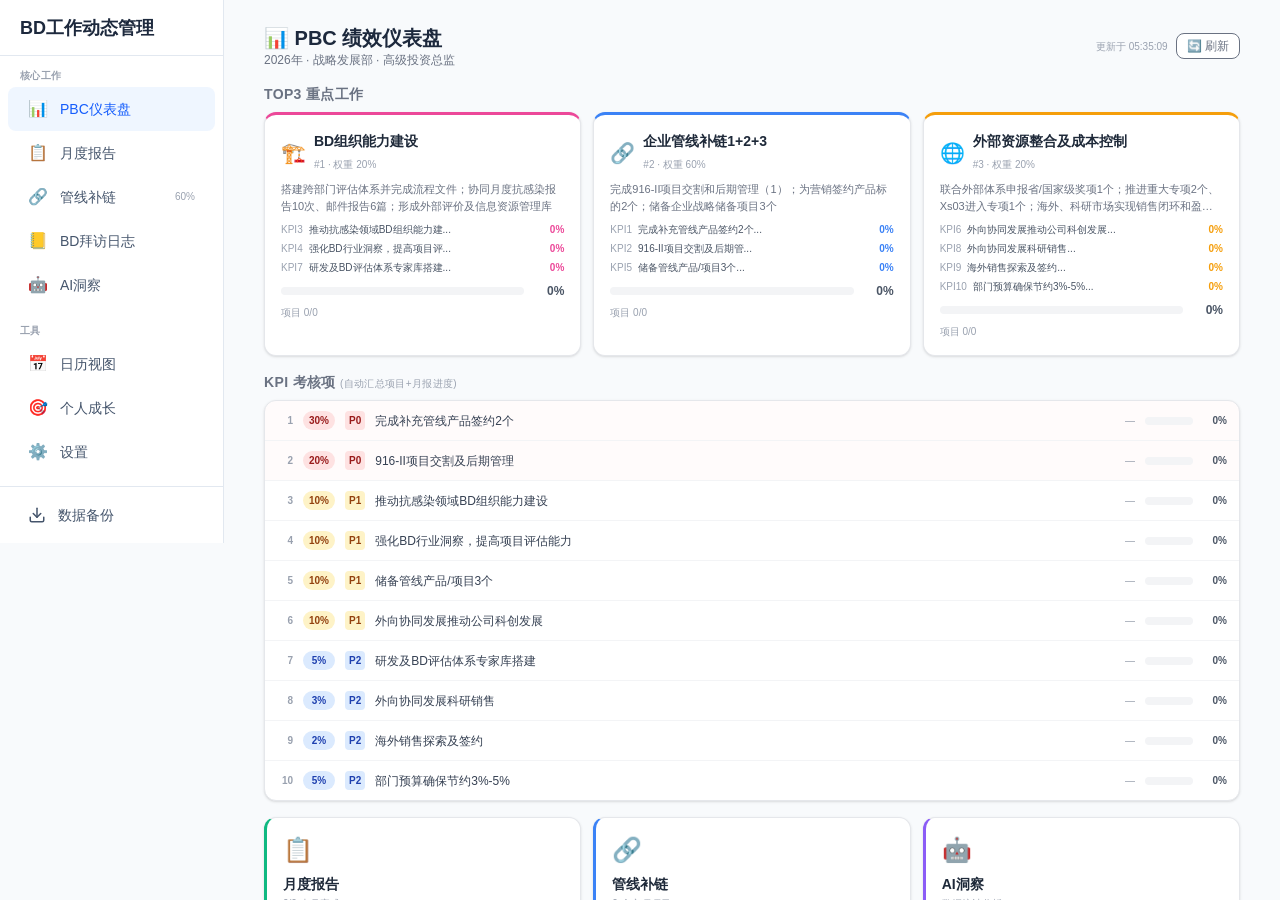
==== commit 22fe52c4: "Fix: relatedHistory API + AI analyze + QR link + mobile nav patch" ====
--- a/index.html
+++ b/index.html
@@ -48,7 +48,7 @@
     <div class="er" id="le"></div>
     <button class="btn bl" id="bl" onclick="DL()">登录</button>
     <button class="btn bq" id="bq" onclick="TQ()">扫码登录</button>
-    <div id="qb" style="display:none"><canvas id="qc" width="220" height="220"></canvas><p class="qh">手机扫描即可登录 (5分钟内有效)</p></div>
+    <div id="qb" style="display:none"><canvas id="qc" width="220" height="220"></canvas><p class="qh">点击二维码复制链接，在手机浏览器打开即可登录</p></div>
     <div class="tm"><a id="ts" onclick="TS()">首次使用？设置主密码</a></div>
   </div>
 </div>
@@ -116,7 +116,17 @@
 var QTIM=null;
 async function TQ(){var b=document.getElementById('qb');if(b.style.display==='none'){var h=await SG('password_hash');if(!h){document.getElementById('le').textContent='请先设置密码';return}
   var e=new TextEncoder(),n=Math.floor(Date.now()/QT),km=await crypto.subtle.importKey('raw',e.encode(h),{name:'HMAC',hash:'SHA-256'},false,['sign']);var s=await crypto.subtle.sign('HMAC',km,e.encode(String(n)));var t=btoa(String.fromCharCode.apply(null,new Uint8Array(s))).replace(/[+/=]/g,'');var url=location.origin+location.pathname+'#login='+t+'.'+n;
-  var c=document.getElementById('qc'),ctx=c.getContext('2d');ctx.fillStyle='#fff';ctx.fillRect(0,0,220,220);ctx.fillStyle='#000';var sz=6,mg=8;for(var i=0;i<url.length;i++){var cc=url.charCodeAt(i),x=mg+(i%34)*sz,y=mg+Math.floor(i/34)*sz;ctx.fillStyle='#'+((cc*2654435761)>>>0).toString(16).padStart(6,'0').slice(0,6);ctx.fillRect(x,y,sz-1,sz-1)}ctx.fillStyle='#000';ctx.font='9px monospace';ctx.fillText('QR login token',8,218);
+  var c=document.getElementById('qc'),ctx=c.getContext('2d');ctx.fillStyle='#fff';ctx.fillRect(0,0,220,220);ctx.fillStyle='#1e293b';ctx.fillRect(10,10,200,200);
+  ctx.fillStyle='#fff';ctx.fillRect(30,30,160,160);
+  ctx.fillStyle='#1e293b';ctx.font='bold 13px monospace';ctx.textAlign='center';
+  ctx.fillText('扫码登录',110,80);
+  ctx.font='9px monospace';ctx.fillText(url.substring(0,32),110,105);
+  ctx.fillText(url.substring(32,64),110,118);
+  ctx.fillText(url.substring(64,96),110,131);
+  ctx.font='bold 11px monospace';ctx.fillStyle='#3b82f6';ctx.fillText('复制链接 →',110,165);
+  b.style.display='block';
+  // Click QR to copy URL
+  c.style.cursor='pointer';c.title='点击复制登录链接';c.onclick=function(){navigator.clipboard.writeText(url).then(function(){document.getElementById('le').textContent='链接已复制！在手机浏览器打开即可登录'});};
   b.style.display='block';if(QTIM)clearInterval(QTIM);QTIM=setInterval(function(){if(b.style.display==='none'){clearInterval(QTIM)}},120000)}else{b.style.display='none';if(QTIM){clearInterval(QTIM);QTIM=null}}}
 async function CQ(){var h=location.hash;if(h&&h.indexOf('#login=')===0){var d=h.slice(7),p=d.split('.'),t=p[0],ts=parseInt(p[1]),n=Math.floor(Date.now()/QT);if(Math.abs(n-ts)<=1){var ph=await SG('password_hash');if(ph){var e=new TextEncoder(),km=await crypto.subtle.importKey('raw',e.encode(ph),{name:'HMAC',hash:'SHA-256'},false,['sign']);var s=await crypto.subtle.sign('HMAC',km,e.encode(String(ts)));var ex=btoa(String.fromCharCode.apply(null,new Uint8Array(s))).replace(/[+/=]/g,'');if(t===ex){location.hash='';var sk=await DK(ph,e.encode('QR-SESSION'));EK=sk;await SS('qr_session_key',await EN(sk,ph));await LAUNCH();return true}}}location.hash=''}return false}
 async function LAUNCH(){AUTH=true;document.getElementById('lo').style.display='none';document.getElementById('root').style.display='flex';L('Authenticated')}
@@ -148,6 +158,7 @@
   if(method==='GET'&&p.indexOf('/bd-visits/stats/summary')>=0)return{s:'bd_visits',a:'stats'};m=p.match(/^\/bd-visits\/(\d+)$/);if(m)return{s:'bd_visits',a:method==='GET'?'getById':(method==='PUT'?'update':'delete'),id:parseInt(m[1])};if(method==='GET'&&p.indexOf('/bd-visits')===0&&p.split('/').length<=2)return{s:'bd_visits',a:'getAll'};if(method==='POST'&&p==='/bd-visits')return{s:'bd_visits',a:'create'};
   m=p.match(/^\/settings\/(.+)$/);if(m)return{s:'settings',a:method==='GET'?'get':'set',key:m[1]};
   if(method==='GET'&&p.indexOf('/analyze/monthly')>=0)return{s:'monthly_items',a:'analyzeM'};if(method==='GET'&&p.indexOf('/analyze/sequential')>=0)return{s:'monthly_items',a:'analyzeS'};
+  if(method==='GET'&&p.match(/^\/projects\/(\d+)\/related-history/))return{s:'projects',a:'relatedHistory'};
   return null}
 
 // ═══════════════ API HANDLER ═══════════════
@@ -172,7 +183,9 @@
       case 'summary':var mi=await DA('monthly_items'),uy=parseInt(qp.get('year')||'2026'),mo={};for(var mm=1;mm<=12;mm++){var fi=mi.filter(function(i){return i.year===uy&&i.month===mm});mo[mm]={summary:fi.filter(function(i){return i.type==='summary'}).length,plan:fi.filter(function(i){return i.type==='plan'}).length}}return JR({year:uy,months:mo});
       case 'dedup':return JR({removed:0,ids:[],message:'ok'});case 'cleanDates':return JR({removed:0,message:'ok'});
       case 'stats':var vs=await DA('bd_visits'),bi={},bo={},ba={};vs.forEach(function(v){bi[v.industry]=(bi[v.industry]||0)+1;bo[v.opportunity]=(bo[v.opportunity]||0)+1;ba[v.action_status]=(ba[v.action_status]||0)+1});return JR({total:vs.length,byIndustry:Object.keys(bi).map(function(k){return{industry:k,cnt:bi[k]}}),byOpportunity:Object.keys(bo).map(function(k){return{opportunity:k,cnt:bo[k]}}),byAction:Object.keys(ba).map(function(k){return{action_status:k,cnt:ba[k]}})});
-      case 'analyzeM':var am=await DA('monthly_items'),dn=am.filter(function(i){return i.status==='完成'||i.status==='done'}).length;return JR({year:2026,month:6,overview:{total:am.length,done:dn,pending:am.length-dn,rate:am.length?(dn/am.length*100):0,grade:'B'},prevMonth:{month:5,year:2026,total:0,done:0,rate:0},velocity:null,bdPipeline:null,priorityAnalysis:[],categoryAnalysis:[],unfinishedReasons:[],bdExploration:{total:0,done:0,rate:0,items:[]},followUps:[],recommendations:[],summary:'本地数据分析'});
+      case 'analyzeM':var am=await DA('monthly_items'),yr1=parseInt(qp.get('year')),mo1=parseInt(qp.get('month'));var fit=am.filter(function(i){return i.year===yr1&&i.month===mo1}),tdn=fit.filter(function(i){return i.status==='完成'||i.status==='done'}).length,prv=am.filter(function(i){return i.year===yr1&&i.month===mo1-1}),pd=prv.filter(function(i){return i.status==='完成'||i.status==='done'}).length;
+        var cats={},prios={};fit.forEach(function(i){cats[i.category]=(cats[i.category]||0)+1;var p=i.priority||0;prios[p]=(prios[p]||0)+1});
+        return JR({year:yr1,month:mo1,overview:{total:fit.length,done:tdn,pending:fit.length-tdn,rate:fit.length?(tdn/fit.length*100):0,grade:tdn>=fit.length*.8?'A':tdn>=fit.length*.5?'B':'C'},prevMonth:{month:mo1-1,year:yr1,total:prv.length,done:pd,rate:prv.length?(pd/prv.length*100):0},velocity:{change:prv.length?((fit.length-prv.length)/prv.length*100):0,trend:fit.length>prv.length?'up':fit.length<prv.length?'down':'stable'},bdPipeline:[],priorityAnalysis:[{level:0,label:'无',total:prios[0]||0,done:0,rate:0},{level:1,label:'低',total:prios[1]||0,done:0,rate:0},{level:2,label:'中',total:prios[2]||0,done:0,rate:0},{level:3,label:'高',total:prios[3]||0,done:0,rate:0}],categoryAnalysis:Object.keys(cats).map(function(c){var cd=fit.filter(function(i){return i.category===c&&(i.status==='完成'||i.status==='done')}).length;return{category:c,total:cats[c],done:cd,rate:cats[c]?(cd/cats[c]*100):0,pending:cats[c]-cd}}),unfinishedReasons:fit.filter(function(i){return i.status!=='完成'&&i.status!=='done'}).map(function(i){return i.completion_note||i.content||''}).filter(Boolean).slice(0,10),bdExploration:{total:0,done:0,rate:0,items:[]},followUps:fit.filter(function(i){return i.status&&i.status!=='完成'&&i.status!=='done'}).slice(0,8).map(function(i){return{content:i.content,category:i.category,priority:i.priority||0,due_date:i.due_date}}),recommendations:tdn<fit.length*.5?['完成率偏低，建议优先推进核心项目']:['各项工作推进良好，继续保持'],summary:yr1+'年'+mo1+'月共'+fit.length+'项工作，完成'+tdn+'项，完成率'+Math.round(tdn/fit.length*100)+'%'});
       case 'analyzeS':return JR({year:2026,quarters:{},monthly:{},summary:'本地数据分析'});
       case 'allTasks':return JR(await DA('project_tasks'));
       case 'byProject':var pt=await DA('project_tasks');return JR(pt.filter(function(t){return t.project_id===id}));
@@ -185,6 +198,13 @@
       case 'deleteLink':await DL1('project_links',id);return JR({success:true});
       case 'sourceDetail':var tp=qp.get('type'),si=parseInt(qp.get('id'));if(tp==='todo')return JR(await G1('todos',si));if(tp==='monthly')return JR(await G1('monthly_items',si));if(tp==='bd_visit')return JR(await G1('bd_visits',si));return JR(null);
       case 'sync':return JR({success:true});
+      case 'relatedHistory':var allM=await DA('monthly_items'),allT=await DA('project_tasks'),allTD=await DA('todos'),kw=(qp.get('keywords')||'').split(/[,，\s]+/).filter(function(k){return k.length>=2}),yr=parseInt(qp.get('year')),mo=parseInt(qp.get('month'));var tl=[];
+        for(var mi=0;mi<allM.length;mi++){var item=allM[mi];if(item.year>yr||(item.year===yr&&item.month>mo))continue;var match=kw.length===0||kw.some(function(k){return(item.content||'').indexOf(k)>=0||(item.category||'').indexOf(k)>=0});if(match)tl.push({source:'monthly',id:item.id,content:item.content,category:item.category,status:item.status,due_date:item.due_date,year:item.year,month:item.month})}
+        for(var ti=0;ti<allT.length;ti++){var tsk=allT[ti];if(tsk.project_id!==id)continue;if(tsk.year>yr||(tsk.year===yr&&tsk.month>mo))continue;tl.push({source:'task',id:tsk.id,content:tsk.description||tsk.next_action||'',category:'任务',status:tsk.status||'',due_date:tsk.due_date,year:tsk.year,month:tsk.month})}
+        for(var di=0;di<allTD.length;di++){var td=allTD[di];var tdm=td.due_date?parseInt(td.due_date.slice(5,7)):mo,tdy=td.due_date?parseInt(td.due_date.slice(0,4)):yr;if(tdy>yr||(tdy===yr&&tdm>mo))continue;tl.push({source:'todo',id:td.id,content:td.title,category:'待办',status:td.status||'',due_date:td.due_date,year:tdy,month:tdm})}
+        tl.sort(function(a,b){return a.year!==b.year?a.year-b.year:a.month-b.month});
+        var groups=[];tl.forEach(function(i){var key=i.year+'年'+(i.month||'')+'月';var g=groups.find(function(x){return x.label===key});if(!g){g={label:key,items:[]};groups.push(g)}g.items.push(i)});
+        return JR({timeline:groups,keywords:kw.length>0?kw:['项目','进展','计划','完成','报告']});
       default:return ER('Unknown: '+a);
     }}catch(e){L('API Error ['+a+']: '+e.message);return ER(e.message||'Internal error',500)}
 }
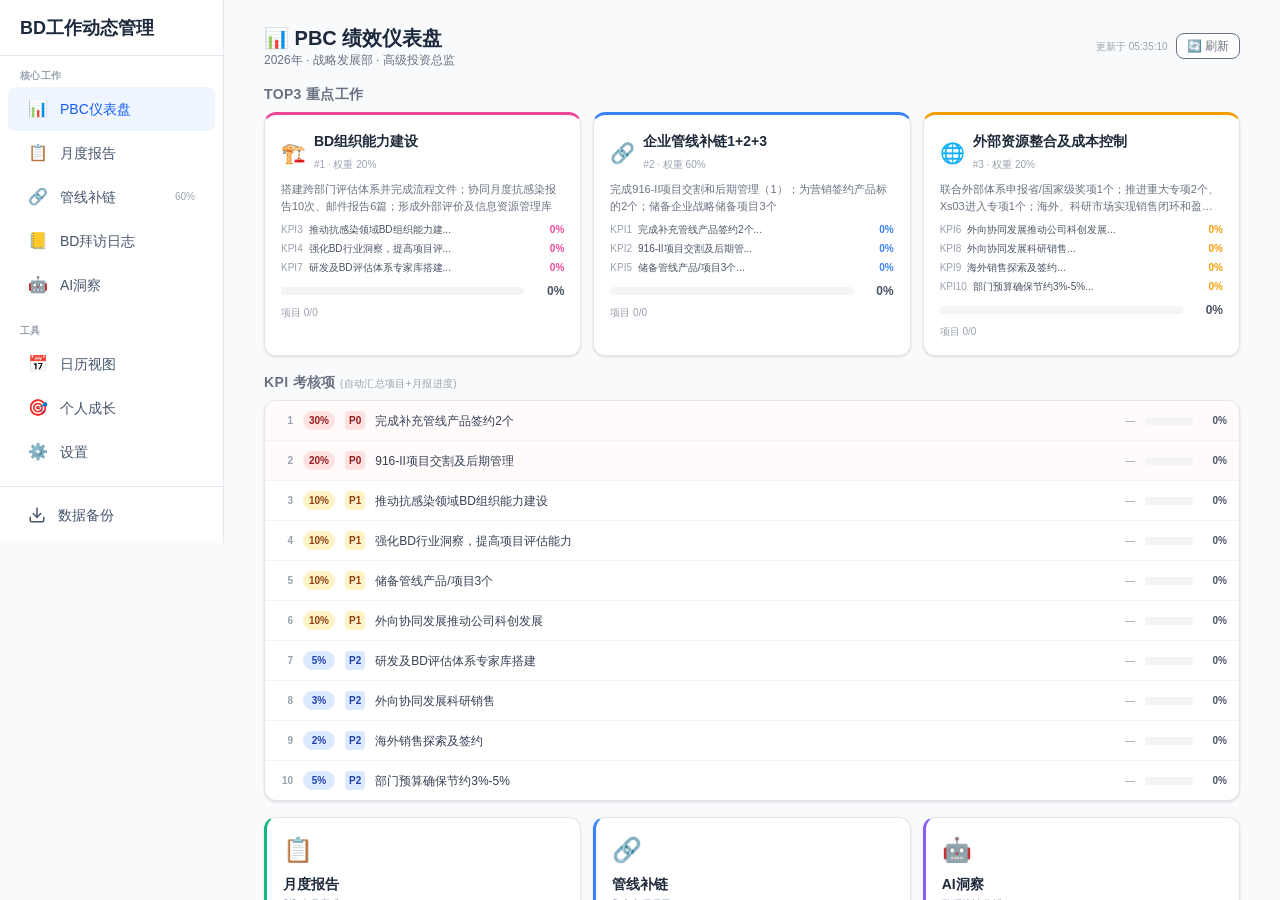
==== commit 911069e7: "Fix: scroll-to-top runtime patch + source fix guide" ====
--- a/index.html
+++ b/index.html
@@ -70,7 +70,10 @@
 },8000);
 
 // Watch React mount
-var obs=new MutationObserver(function(){var r=document.getElementById('root');if(r&&r.children.length>0){S('渲染完成');setTimeout(function(){PL.classList.add('done');setTimeout(function(){PL.style.display='none';},400);},200);obs.disconnect();L('React mounted');}});
+var obs=new MutationObserver(function(){var r=document.getElementById('root');if(r&&r.children.length>0){S('渲染完成');setTimeout(function(){PL.classList.add('done');setTimeout(function(){PL.style.display='none';},400);
+  // Fix scroll-to-top button after React renders
+  setTimeout(function(){var btns=document.querySelectorAll('[title="顶部"]');btns.forEach(function(b){var orig=b.onclick;b.onclick=function(){window.scrollTo({top:0,behavior:'smooth'});var c=document.querySelector('.min-h-screen');if(c)c.scrollTo({top:0,behavior:'smooth'});var m=document.querySelector('main');if(m)m.scrollTo({top:0,behavior:'smooth'})}});L('Scroll fix applied: '+btns.length+' buttons')},800);
+},200);obs.disconnect();L('React mounted');}});
 obs.observe(document.getElementById('root'),{childList:true,subtree:true});
 
 // Check URL for debug mode
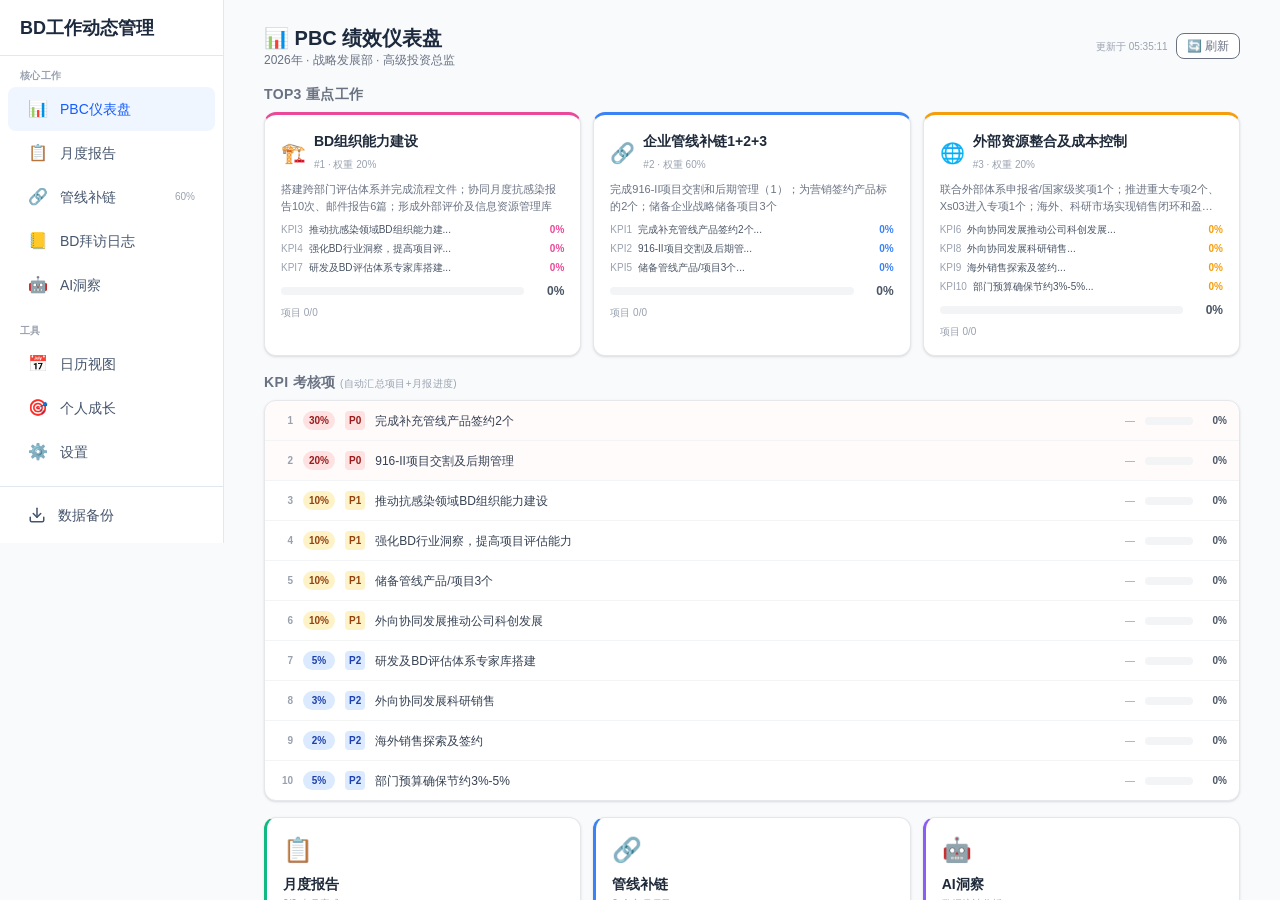
==== commit d0b8a869: "Fix: rebuilt source with mobile nav + FAB fixes + new bundle" ====
--- a/index.html
+++ b/index.html
@@ -232,8 +232,8 @@
 })();
 </script>
 
-<script type="module" crossorigin src="assets/index-UCQxQHAI.js"></script>
-<link rel="stylesheet" crossorigin href="assets/index-BCDydZhX.css">
+<script type="module" crossorigin src="assets/index-BWuu2FYJ.js"></script>
+<link rel="stylesheet" crossorigin href="assets/index-WEw1OT1d.css">
 
 </body>
 </html>
--- a/assets/index-WEw1OT1d.css
+++ b/assets/index-WEw1OT1d.css
@@ -0,0 +1,2 @@
+/*! tailwindcss v4.3.0 | MIT License | https://tailwindcss.com */
+@layer properties{@supports (((-webkit-hyphens:none)) and (not (margin-trim:inline))) or ((-moz-orient:inline) and (not (color:rgb(from red r g b)))){*,:before,:after,::backdrop{--tw-translate-x:0;--tw-translate-y:0;--tw-translate-z:0;--tw-scale-x:1;--tw-scale-y:1;--tw-scale-z:1;--tw-rotate-x:initial;--tw-rotate-y:initial;--tw-rotate-z:initial;--tw-skew-x:initial;--tw-skew-y:initial;--tw-space-y-reverse:0;--tw-divide-y-reverse:0;--tw-border-style:solid;--tw-leading:initial;--tw-font-weight:initial;--tw-tracking:initial;--tw-shadow:0 0 #0000;--tw-shadow-color:initial;--tw-shadow-alpha:100%;--tw-inset-shadow:0 0 #0000;--tw-inset-shadow-color:initial;--tw-inset-shadow-alpha:100%;--tw-ring-color:initial;--tw-ring-shadow:0 0 #0000;--tw-inset-ring-color:initial;--tw-inset-ring-shadow:0 0 #0000;--tw-ring-inset:initial;--tw-ring-offset-width:0px;--tw-ring-offset-color:#fff;--tw-ring-offset-shadow:0 0 #0000;--tw-outline-style:solid;--tw-blur:initial;--tw-brightness:initial;--tw-contrast:initial;--tw-grayscale:initial;--tw-hue-rotate:initial;--tw-invert:initial;--tw-opacity:initial;--tw-saturate:initial;--tw-sepia:initial;--tw-drop-shadow:initial;--tw-drop-shadow-color:initial;--tw-drop-shadow-alpha:100%;--tw-drop-shadow-size:initial;--tw-duration:initial}}}@layer theme{:root,:host{--font-sans:ui-sans-serif, system-ui, sans-serif, "Apple Color Emoji", "Segoe UI Emoji", "Segoe UI Symbol", "Noto Color Emoji";--font-mono:ui-monospace, SFMono-Regular, Menlo, Monaco, Consolas, "Liberation Mono", "Courier New", monospace;--color-red-50:oklch(97.1% .013 17.38);--color-red-100:oklch(93.6% .032 17.717);--color-red-200:oklch(88.5% .062 18.334);--color-red-300:oklch(80.8% .114 19.571);--color-red-400:oklch(70.4% .191 22.216);--color-red-500:oklch(63.7% .237 25.331);--color-red-600:oklch(57.7% .245 27.325);--color-red-700:oklch(50.5% .213 27.518);--color-red-800:oklch(44.4% .177 26.899);--color-orange-50:oklch(98% .016 73.684);--color-orange-100:oklch(95.4% .038 75.164);--color-orange-200:oklch(90.1% .076 70.697);--color-orange-300:oklch(83.7% .128 66.29);--color-orange-400:oklch(75% .183 55.934);--color-orange-500:oklch(70.5% .213 47.604);--color-orange-700:oklch(55.3% .195 38.402);--color-amber-50:oklch(98.7% .022 95.277);--color-amber-100:oklch(96.2% .059 95.617);--color-amber-200:oklch(92.4% .12 95.746);--color-amber-400:oklch(82.8% .189 84.429);--color-amber-500:oklch(76.9% .188 70.08);--color-amber-600:oklch(66.6% .179 58.318);--color-amber-700:oklch(55.5% .163 48.998);--color-amber-800:oklch(47.3% .137 46.201);--color-yellow-50:oklch(98.7% .026 102.212);--color-yellow-100:oklch(97.3% .071 103.193);--color-yellow-200:oklch(94.5% .129 101.54);--color-yellow-300:oklch(90.5% .182 98.111);--color-yellow-400:oklch(85.2% .199 91.936);--color-yellow-500:oklch(79.5% .184 86.047);--color-yellow-600:oklch(68.1% .162 75.834);--color-yellow-700:oklch(55.4% .135 66.442);--color-yellow-800:oklch(47.6% .114 61.907);--color-green-50:oklch(98.2% .018 155.826);--color-green-100:oklch(96.2% .044 156.743);--color-green-200:oklch(92.5% .084 155.995);--color-green-300:oklch(87.1% .15 154.449);--color-green-400:oklch(79.2% .209 151.711);--color-green-500:oklch(72.3% .219 149.579);--color-green-600:oklch(62.7% .194 149.214);--color-green-700:oklch(52.7% .154 150.069);--color-green-800:oklch(44.8% .119 151.328);--color-emerald-50:oklch(97.9% .021 166.113);--color-emerald-100:oklch(95% .052 163.051);--color-emerald-200:oklch(90.5% .093 164.15);--color-emerald-400:oklch(76.5% .177 163.223);--color-emerald-500:oklch(69.6% .17 162.48);--color-emerald-600:oklch(59.6% .145 163.225);--color-emerald-700:oklch(50.8% .118 165.612);--color-teal-50:oklch(98.4% .014 180.72);--color-teal-100:oklch(95.3% .051 180.801);--color-teal-500:oklch(70.4% .14 182.503);--color-teal-700:oklch(51.1% .096 186.391);--color-cyan-50:oklch(98.4% .019 200.873);--color-cyan-100:oklch(95.6% .045 203.388);--color-cyan-500:oklch(71.5% .143 215.221);--color-cyan-700:oklch(52% .105 223.128);--color-blue-50:oklch(97% .014 254.604);--color-blue-100:oklch(93.2% .032 255.585);--color-blue-200:oklch(88.2% .059 254.128);--color-blue-300:oklch(80.9% .105 251.813);--color-blue-400:oklch(70.7% .165 254.624);--color-blue-500:oklch(62.3% .214 259.815);--color-blue-600:oklch(54.6% .245 262.881);--color-blue-700:oklch(48.8% .243 264.376);--color-blue-800:oklch(42.4% .199 265.638);--color-indigo-50:oklch(96.2% .018 272.314);--color-indigo-100:oklch(93% .034 272.788);--color-indigo-200:oklch(87% .065 274.039);--color-indigo-300:oklch(78.5% .115 274.713);--color-indigo-500:oklch(58.5% .233 277.117);--color-indigo-600:oklch(51.1% .262 276.966);--color-indigo-700:oklch(45.7% .24 277.023);--color-indigo-800:oklch(39.8% .195 277.366);--color-purple-50:oklch(97.7% .014 308.299);--color-purple-100:oklch(94.6% .033 307.174);--color-purple-200:oklch(90.2% .063 306.703);--color-purple-500:oklch(62.7% .265 303.9);--color-purple-600:oklch(55.8% .288 302.321);--color-purple-700:oklch(49.6% .265 301.924);--color-pink-50:oklch(97.1% .014 343.198);--color-pink-100:oklch(94.8% .028 342.258);--color-pink-500:oklch(65.6% .241 354.308);--color-pink-700:oklch(52.5% .223 3.958);--color-slate-50:oklch(98.4% .003 247.858);--color-slate-100:oklch(96.8% .007 247.896);--color-slate-200:oklch(92.9% .013 255.508);--color-slate-300:oklch(86.9% .022 252.894);--color-slate-400:oklch(70.4% .04 256.788);--color-slate-500:oklch(55.4% .046 257.417);--color-slate-600:oklch(44.6% .043 257.281);--color-slate-700:oklch(37.2% .044 257.287);--color-slate-800:oklch(27.9% .041 260.031);--color-gray-50:oklch(98.5% .002 247.839);--color-gray-100:oklch(96.7% .003 264.542);--color-gray-200:oklch(92.8% .006 264.531);--color-gray-300:oklch(87.2% .01 258.338);--color-gray-400:oklch(70.7% .022 261.325);--color-gray-500:oklch(55.1% .027 264.364);--color-gray-600:oklch(44.6% .03 256.802);--color-gray-700:oklch(37.3% .034 259.733);--color-gray-800:oklch(27.8% .033 256.848);--color-black:#000;--color-white:#fff;--spacing:.25rem;--container-xs:20rem;--container-md:28rem;--container-lg:32rem;--container-2xl:42rem;--container-3xl:48rem;--container-4xl:56rem;--container-5xl:64rem;--text-xs:.75rem;--text-xs--line-height:calc(1 / .75);--text-sm:.875rem;--text-sm--line-height:calc(1.25 / .875);--text-base:1rem;--text-base--line-height:calc(1.5 / 1);--text-lg:1.125rem;--text-lg--line-height:calc(1.75 / 1.125);--text-xl:1.25rem;--text-xl--line-height:calc(1.75 / 1.25);--text-2xl:1.5rem;--text-2xl--line-height:calc(2 / 1.5);--text-5xl:3rem;--text-5xl--line-height:1;--font-weight-normal:400;--font-weight-medium:500;--font-weight-semibold:600;--font-weight-bold:700;--tracking-wide:.025em;--leading-tight:1.25;--leading-relaxed:1.625;--radius-md:.375rem;--radius-lg:.5rem;--radius-xl:.75rem;--radius-2xl:1rem;--drop-shadow-sm:0 1px 2px #00000026;--animate-spin:spin 1s linear infinite;--animate-pulse:pulse 2s cubic-bezier(.4, 0, .6, 1) infinite;--default-transition-duration:.15s;--default-transition-timing-function:cubic-bezier(.4, 0, .2, 1);--default-font-family:var(--font-sans);--default-mono-font-family:var(--font-mono)}}@layer base{*,:after,:before,::backdrop{box-sizing:border-box;border:0 solid;margin:0;padding:0}::file-selector-button{box-sizing:border-box;border:0 solid;margin:0;padding:0}html,:host{-webkit-text-size-adjust:100%;tab-size:4;line-height:1.5;font-family:var(--default-font-family,ui-sans-serif, system-ui, sans-serif, "Apple Color Emoji", "Segoe UI Emoji", "Segoe UI Symbol", "Noto Color Emoji");font-feature-settings:var(--default-font-feature-settings,normal);font-variation-settings:var(--default-font-variation-settings,normal);-webkit-tap-highlight-color:transparent}hr{height:0;color:inherit;border-top-width:1px}abbr:where([title]){-webkit-text-decoration:underline dotted;text-decoration:underline dotted}h1,h2,h3,h4,h5,h6{font-size:inherit;font-weight:inherit}a{color:inherit;-webkit-text-decoration:inherit;-webkit-text-decoration:inherit;-webkit-text-decoration:inherit;-webkit-text-decoration:inherit;text-decoration:inherit}b,strong{font-weight:bolder}code,kbd,samp,pre{font-family:var(--default-mono-font-family,ui-monospace, SFMono-Regular, Menlo, Monaco, Consolas, "Liberation Mono", "Courier New", monospace);font-feature-settings:var(--default-mono-font-feature-settings,normal);font-variation-settings:var(--default-mono-font-variation-settings,normal);font-size:1em}small{font-size:80%}sub,sup{vertical-align:baseline;font-size:75%;line-height:0;position:relative}sub{bottom:-.25em}sup{top:-.5em}table{text-indent:0;border-color:inherit;border-collapse:collapse}:-moz-focusring{outline:auto}progress{vertical-align:baseline}summary{display:list-item}ol,ul,menu{list-style:none}img,svg,video,canvas,audio,iframe,embed,object{vertical-align:middle;display:block}img,video{max-width:100%;height:auto}button,input,select,optgroup,textarea{font:inherit;font-feature-settings:inherit;font-variation-settings:inherit;letter-spacing:inherit;color:inherit;opacity:1;background-color:#0000;border-radius:0}::file-selector-button{font:inherit;font-feature-settings:inherit;font-variation-settings:inherit;letter-spacing:inherit;color:inherit;opacity:1;background-color:#0000;border-radius:0}:where(select:is([multiple],[size])) optgroup{font-weight:bolder}:where(select:is([multiple],[size])) optgroup option{padding-inline-start:20px}::file-selector-button{margin-inline-end:4px}::placeholder{opacity:1}@supports (not ((-webkit-appearance:-apple-pay-button))) or (contain-intrinsic-size:1px){::placeholder{color:currentColor}@supports (color:color-mix(in lab, red, red)){::placeholder{color:color-mix(in oklab, currentcolor 50%, transparent)}}}textarea{resize:vertical}::-webkit-search-decoration{-webkit-appearance:none}::-webkit-date-and-time-value{min-height:1lh;text-align:inherit}::-webkit-datetime-edit{display:inline-flex}::-webkit-datetime-edit-fields-wrapper{padding:0}::-webkit-datetime-edit{padding-block:0}::-webkit-datetime-edit-year-field{padding-block:0}::-webkit-datetime-edit-month-field{padding-block:0}::-webkit-datetime-edit-day-field{padding-block:0}::-webkit-datetime-edit-hour-field{padding-block:0}::-webkit-datetime-edit-minute-field{padding-block:0}::-webkit-datetime-edit-second-field{padding-block:0}::-webkit-datetime-edit-millisecond-field{padding-block:0}::-webkit-datetime-edit-meridiem-field{padding-block:0}::-webkit-calendar-picker-indicator{line-height:1}:-moz-ui-invalid{box-shadow:none}button,input:where([type=button],[type=reset],[type=submit]){appearance:button}::file-selector-button{appearance:button}::-webkit-inner-spin-button{height:auto}::-webkit-outer-spin-button{height:auto}[hidden]:where(:not([hidden=until-found])){display:none!important}}@layer components;@layer utilities{.visible{visibility:visible}.absolute{position:absolute}.fixed{position:fixed}.relative{position:relative}.sticky{position:sticky}.inset-0{inset:calc(var(--spacing) * 0)}.inset-y-0{inset-block:calc(var(--spacing) * 0)}.top-0{top:calc(var(--spacing) * 0)}.top-0\.5{top:calc(var(--spacing) * .5)}.top-1\.5{top:calc(var(--spacing) * 1.5)}.top-1\/2{top:50%}.top-4{top:calc(var(--spacing) * 4)}.right-0{right:calc(var(--spacing) * 0)}.right-3{right:calc(var(--spacing) * 3)}.right-4{right:calc(var(--spacing) * 4)}.bottom-0{bottom:calc(var(--spacing) * 0)}.bottom-16{bottom:calc(var(--spacing) * 16)}.-left-\[25px\]{left:-25px}.left-0{left:calc(var(--spacing) * 0)}.left-0\.5{left:calc(var(--spacing) * .5)}.left-3{left:calc(var(--spacing) * 3)}.z-10{z-index:10}.z-20{z-index:20}.z-30{z-index:30}.z-50{z-index:50}.float-left{float:left}.container{width:100%}@media (width>=40rem){.container{max-width:40rem}}@media (width>=48rem){.container{max-width:48rem}}@media (width>=64rem){.container{max-width:64rem}}@media (width>=80rem){.container{max-width:80rem}}@media (width>=96rem){.container{max-width:96rem}}.mx-0\.5{margin-inline:calc(var(--spacing) * .5)}.mx-2{margin-inline:calc(var(--spacing) * 2)}.mx-4{margin-inline:calc(var(--spacing) * 4)}.mx-auto{margin-inline:auto}.my-1{margin-block:calc(var(--spacing) * 1)}.mt-0\.5{margin-top:calc(var(--spacing) * .5)}.mt-1{margin-top:calc(var(--spacing) * 1)}.mt-1\.5{margin-top:calc(var(--spacing) * 1.5)}.mt-2{margin-top:calc(var(--spacing) * 2)}.mt-2\.5{margin-top:calc(var(--spacing) * 2.5)}.mt-3{margin-top:calc(var(--spacing) * 3)}.mt-4{margin-top:calc(var(--spacing) * 4)}.mt-5{margin-top:calc(var(--spacing) * 5)}.mt-auto{margin-top:auto}.mr-1{margin-right:calc(var(--spacing) * 1)}.mr-2{margin-right:calc(var(--spacing) * 2)}.mr-3{margin-right:calc(var(--spacing) * 3)}.mb-0\.5{margin-bottom:calc(var(--spacing) * .5)}.mb-1{margin-bottom:calc(var(--spacing) * 1)}.mb-1\.5{margin-bottom:calc(var(--spacing) * 1.5)}.mb-2{margin-bottom:calc(var(--spacing) * 2)}.mb-3{margin-bottom:calc(var(--spacing) * 3)}.mb-4{margin-bottom:calc(var(--spacing) * 4)}.mb-6{margin-bottom:calc(var(--spacing) * 6)}.mb-8{margin-bottom:calc(var(--spacing) * 8)}.-ml-1{margin-left:calc(var(--spacing) * -1)}.-ml-1\.5{margin-left:calc(var(--spacing) * -1.5)}.ml-0\.5{margin-left:calc(var(--spacing) * .5)}.ml-1{margin-left:calc(var(--spacing) * 1)}.ml-2{margin-left:calc(var(--spacing) * 2)}.ml-3\.5{margin-left:calc(var(--spacing) * 3.5)}.ml-7{margin-left:calc(var(--spacing) * 7)}.ml-auto{margin-left:auto}.line-clamp-1{-webkit-line-clamp:1;-webkit-box-orient:vertical;display:-webkit-box;overflow:hidden}.line-clamp-2{-webkit-line-clamp:2;-webkit-box-orient:vertical;display:-webkit-box;overflow:hidden}.block{display:block}.flex{display:flex}.grid{display:grid}.hidden{display:none}.inline{display:inline}.inline-block{display:inline-block}.inline-flex{display:inline-flex}.table{display:table}.h-0\.5{height:calc(var(--spacing) * .5)}.h-1{height:calc(var(--spacing) * 1)}.h-1\.5{height:calc(var(--spacing) * 1.5)}.h-2{height:calc(var(--spacing) * 2)}.h-2\.5{height:calc(var(--spacing) * 2.5)}.h-3{height:calc(var(--spacing) * 3)}.h-3\.5{height:calc(var(--spacing) * 3.5)}.h-4{height:calc(var(--spacing) * 4)}.h-5{height:calc(var(--spacing) * 5)}.h-6{height:calc(var(--spacing) * 6)}.h-8{height:calc(var(--spacing) * 8)}.h-10{height:calc(var(--spacing) * 10)}.h-14{height:calc(var(--spacing) * 14)}.h-64{height:calc(var(--spacing) * 64)}.h-\[100px\]{height:100px}.h-full{height:100%}.h-screen{height:100vh}.max-h-32{max-height:calc(var(--spacing) * 32)}.max-h-64{max-height:calc(var(--spacing) * 64)}.max-h-80{max-height:calc(var(--spacing) * 80)}.max-h-\[90vh\]{max-height:90vh}.max-h-\[500px\]{max-height:500px}.min-h-\[48px\]{min-height:48px}.min-h-\[96px\]{min-height:96px}.min-h-screen{min-height:100vh}.w-1\.5{width:calc(var(--spacing) * 1.5)}.w-2{width:calc(var(--spacing) * 2)}.w-2\.5{width:calc(var(--spacing) * 2.5)}.w-3{width:calc(var(--spacing) * 3)}.w-3\.5{width:calc(var(--spacing) * 3.5)}.w-4{width:calc(var(--spacing) * 4)}.w-5{width:calc(var(--spacing) * 5)}.w-6{width:calc(var(--spacing) * 6)}.w-8{width:calc(var(--spacing) * 8)}.w-10{width:calc(var(--spacing) * 10)}.w-11{width:calc(var(--spacing) * 11)}.w-12{width:calc(var(--spacing) * 12)}.w-14{width:calc(var(--spacing) * 14)}.w-16{width:calc(var(--spacing) * 16)}.w-20{width:calc(var(--spacing) * 20)}.w-24{width:calc(var(--spacing) * 24)}.w-26{width:calc(var(--spacing) * 26)}.w-28{width:calc(var(--spacing) * 28)}.w-36{width:calc(var(--spacing) * 36)}.w-56{width:calc(var(--spacing) * 56)}.w-\[100px\]{width:100px}.w-full{width:100%}.w-screen{width:100vw}.max-w-2xl{max-width:var(--container-2xl)}.max-w-3xl{max-width:var(--container-3xl)}.max-w-4xl{max-width:var(--container-4xl)}.max-w-5xl{max-width:var(--container-5xl)}.max-w-\[100px\]{max-width:100px}.max-w-lg{max-width:var(--container-lg)}.max-w-md{max-width:var(--container-md)}.max-w-xs{max-width:var(--container-xs)}.min-w-0{min-width:calc(var(--spacing) * 0)}.min-w-\[54px\]{min-width:54px}.min-w-\[60px\]{min-width:60px}.min-w-\[120px\]{min-width:120px}.min-w-\[200px\]{min-width:200px}.flex-1{flex:1}.flex-shrink-0,.shrink-0{flex-shrink:0}.translate-x-5{--tw-translate-x:calc(var(--spacing) * 5);translate:var(--tw-translate-x) var(--tw-translate-y)}.-translate-y-1\/2{--tw-translate-y:calc(calc(1 / 2 * 100%) * -1);translate:var(--tw-translate-x) var(--tw-translate-y)}.scale-105{--tw-scale-x:105%;--tw-scale-y:105%;--tw-scale-z:105%;scale:var(--tw-scale-x) var(--tw-scale-y)}.transform{transform:var(--tw-rotate-x,) var(--tw-rotate-y,) var(--tw-rotate-z,) var(--tw-skew-x,) var(--tw-skew-y,)}.animate-pulse{animation:var(--animate-pulse)}.animate-spin{animation:var(--animate-spin)}.cursor-default{cursor:default}.cursor-pointer{cursor:pointer}.resize-none{resize:none}.grid-cols-1{grid-template-columns:repeat(1,minmax(0,1fr))}.grid-cols-2{grid-template-columns:repeat(2,minmax(0,1fr))}.grid-cols-3{grid-template-columns:repeat(3,minmax(0,1fr))}.grid-cols-7{grid-template-columns:repeat(7,minmax(0,1fr))}.flex-col{flex-direction:column}.flex-wrap{flex-wrap:wrap}.items-center{align-items:center}.items-end{align-items:flex-end}.items-start{align-items:flex-start}.justify-around{justify-content:space-around}.justify-between{justify-content:space-between}.justify-center{justify-content:center}.gap-0\.5{gap:calc(var(--spacing) * .5)}.gap-1{gap:calc(var(--spacing) * 1)}.gap-1\.5{gap:calc(var(--spacing) * 1.5)}.gap-2{gap:calc(var(--spacing) * 2)}.gap-2\.5{gap:calc(var(--spacing) * 2.5)}.gap-3{gap:calc(var(--spacing) * 3)}.gap-4{gap:calc(var(--spacing) * 4)}:where(.space-y-0\.5>:not(:last-child)){--tw-space-y-reverse:0;margin-block-start:calc(calc(var(--spacing) * .5) * var(--tw-space-y-reverse));margin-block-end:calc(calc(var(--spacing) * .5) * calc(1 - var(--tw-space-y-reverse)))}:where(.space-y-1>:not(:last-child)){--tw-space-y-reverse:0;margin-block-start:calc(calc(var(--spacing) * 1) * var(--tw-space-y-reverse));margin-block-end:calc(calc(var(--spacing) * 1) * calc(1 - var(--tw-space-y-reverse)))}:where(.space-y-1\.5>:not(:last-child)){--tw-space-y-reverse:0;margin-block-start:calc(calc(var(--spacing) * 1.5) * var(--tw-space-y-reverse));margin-block-end:calc(calc(var(--spacing) * 1.5) * calc(1 - var(--tw-space-y-reverse)))}:where(.space-y-2>:not(:last-child)){--tw-space-y-reverse:0;margin-block-start:calc(calc(var(--spacing) * 2) * var(--tw-space-y-reverse));margin-block-end:calc(calc(var(--spacing) * 2) * calc(1 - var(--tw-space-y-reverse)))}:where(.space-y-2\.5>:not(:last-child)){--tw-space-y-reverse:0;margin-block-start:calc(calc(var(--spacing) * 2.5) * var(--tw-space-y-reverse));margin-block-end:calc(calc(var(--spacing) * 2.5) * calc(1 - var(--tw-space-y-reverse)))}:where(.space-y-3>:not(:last-child)){--tw-space-y-reverse:0;margin-block-start:calc(calc(var(--spacing) * 3) * var(--tw-space-y-reverse));margin-block-end:calc(calc(var(--spacing) * 3) * calc(1 - var(--tw-space-y-reverse)))}:where(.space-y-4>:not(:last-child)){--tw-space-y-reverse:0;margin-block-start:calc(calc(var(--spacing) * 4) * var(--tw-space-y-reverse));margin-block-end:calc(calc(var(--spacing) * 4) * calc(1 - var(--tw-space-y-reverse)))}:where(.space-y-6>:not(:last-child)){--tw-space-y-reverse:0;margin-block-start:calc(calc(var(--spacing) * 6) * var(--tw-space-y-reverse));margin-block-end:calc(calc(var(--spacing) * 6) * calc(1 - var(--tw-space-y-reverse)))}:where(.divide-y>:not(:last-child)){--tw-divide-y-reverse:0;border-bottom-style:var(--tw-border-style);border-top-style:var(--tw-border-style);border-top-width:calc(1px * var(--tw-divide-y-reverse));border-bottom-width:calc(1px * calc(1 - var(--tw-divide-y-reverse)))}:where(.divide-slate-100>:not(:last-child)){border-color:var(--color-slate-100)}.truncate{text-overflow:ellipsis;white-space:nowrap;overflow:hidden}.overflow-auto{overflow:auto}.overflow-hidden{overflow:hidden}.overflow-x-auto{overflow-x:auto}.overflow-y-auto{overflow-y:auto}.rounded{border-radius:.25rem}.rounded-full{border-radius:3.40282e38px}.rounded-lg{border-radius:var(--radius-lg)}.rounded-md{border-radius:var(--radius-md)}.rounded-xl{border-radius:var(--radius-xl)}.rounded-t-2xl{border-top-left-radius:var(--radius-2xl);border-top-right-radius:var(--radius-2xl)}.rounded-t-lg{border-top-left-radius:var(--radius-lg);border-top-right-radius:var(--radius-lg)}.rounded-tl-none{border-top-left-radius:0}.border{border-style:var(--tw-border-style);border-width:1px}.border-2{border-style:var(--tw-border-style);border-width:2px}.border-t{border-top-style:var(--tw-border-style);border-top-width:1px}.border-r{border-right-style:var(--tw-border-style);border-right-width:1px}.border-b{border-bottom-style:var(--tw-border-style);border-bottom-width:1px}.border-l-2{border-left-style:var(--tw-border-style);border-left-width:2px}.border-l-4{border-left-style:var(--tw-border-style);border-left-width:4px}.border-dashed{--tw-border-style:dashed;border-style:dashed}.border-none{--tw-border-style:none;border-style:none}.border-amber-200{border-color:var(--color-amber-200)}.border-blue-200{border-color:var(--color-blue-200)}.border-blue-300{border-color:var(--color-blue-300)}.border-blue-400{border-color:var(--color-blue-400)}.border-blue-500{border-color:var(--color-blue-500)}.border-emerald-200{border-color:var(--color-emerald-200)}.border-emerald-500{border-color:var(--color-emerald-500)}.border-gray-100{border-color:var(--color-gray-100)}.border-gray-200{border-color:var(--color-gray-200)}.border-gray-300{border-color:var(--color-gray-300)}.border-green-200{border-color:var(--color-green-200)}.border-green-300{border-color:var(--color-green-300)}.border-green-600{border-color:var(--color-green-600)}.border-indigo-200{border-color:var(--color-indigo-200)}.border-indigo-300{border-color:var(--color-indigo-300)}.border-indigo-600{border-color:var(--color-indigo-600)}.border-orange-200{border-color:var(--color-orange-200)}.border-orange-300{border-color:var(--color-orange-300)}.border-purple-200{border-color:var(--color-purple-200)}.border-red-200{border-color:var(--color-red-200)}.border-red-300{border-color:var(--color-red-300)}.border-slate-50{border-color:var(--color-slate-50)}.border-slate-100{border-color:var(--color-slate-100)}.border-slate-200{border-color:var(--color-slate-200)}.border-slate-300{border-color:var(--color-slate-300)}.border-transparent{border-color:#0000}.border-white{border-color:var(--color-white)}.border-yellow-200{border-color:var(--color-yellow-200)}.border-yellow-300{border-color:var(--color-yellow-300)}.border-t-transparent{border-top-color:#0000}.border-l-blue-400{border-left-color:var(--color-blue-400)}.border-l-blue-500{border-left-color:var(--color-blue-500)}.border-l-cyan-500{border-left-color:var(--color-cyan-500)}.border-l-emerald-500{border-left-color:var(--color-emerald-500)}.border-l-gray-300{border-left-color:var(--color-gray-300)}.border-l-gray-400{border-left-color:var(--color-gray-400)}.border-l-green-500{border-left-color:var(--color-green-500)}.border-l-indigo-500{border-left-color:var(--color-indigo-500)}.border-l-orange-500{border-left-color:var(--color-orange-500)}.border-l-pink-500{border-left-color:var(--color-pink-500)}.border-l-purple-500{border-left-color:var(--color-purple-500)}.border-l-red-400{border-left-color:var(--color-red-400)}.border-l-red-500{border-left-color:var(--color-red-500)}.border-l-red-600{border-left-color:var(--color-red-600)}.border-l-slate-300{border-left-color:var(--color-slate-300)}.border-l-teal-500{border-left-color:var(--color-teal-500)}.border-l-yellow-500{border-left-color:var(--color-yellow-500)}.bg-amber-50{background-color:var(--color-amber-50)}.bg-amber-50\/50{background-color:#fffbeb80}@supports (color:color-mix(in lab, red, red)){.bg-amber-50\/50{background-color:color-mix(in oklab, var(--color-amber-50) 50%, transparent)}}.bg-amber-100{background-color:var(--color-amber-100)}.bg-amber-400{background-color:var(--color-amber-400)}.bg-amber-500{background-color:var(--color-amber-500)}.bg-black\/30{background-color:#0000004d}@supports (color:color-mix(in lab, red, red)){.bg-black\/30{background-color:color-mix(in oklab, var(--color-black) 30%, transparent)}}.bg-black\/40{background-color:#0006}@supports (color:color-mix(in lab, red, red)){.bg-black\/40{background-color:color-mix(in oklab, var(--color-black) 40%, transparent)}}.bg-black\/50{background-color:#00000080}@supports (color:color-mix(in lab, red, red)){.bg-black\/50{background-color:color-mix(in oklab, var(--color-black) 50%, transparent)}}.bg-blue-50{background-color:var(--color-blue-50)}.bg-blue-50\/30{background-color:#eff6ff4d}@supports (color:color-mix(in lab, red, red)){.bg-blue-50\/30{background-color:color-mix(in oklab, var(--color-blue-50) 30%, transparent)}}.bg-blue-50\/50{background-color:#eff6ff80}@supports (color:color-mix(in lab, red, red)){.bg-blue-50\/50{background-color:color-mix(in oklab, var(--color-blue-50) 50%, transparent)}}.bg-blue-100{background-color:var(--color-blue-100)}.bg-blue-400{background-color:var(--color-blue-400)}.bg-blue-500{background-color:var(--color-blue-500)}.bg-blue-600{background-color:var(--color-blue-600)}.bg-cyan-50\/30{background-color:#ecfeff4d}@supports (color:color-mix(in lab, red, red)){.bg-cyan-50\/30{background-color:color-mix(in oklab, var(--color-cyan-50) 30%, transparent)}}.bg-cyan-100{background-color:var(--color-cyan-100)}.bg-emerald-50{background-color:var(--color-emerald-50)}.bg-emerald-50\/30{background-color:#ecfdf54d}@supports (color:color-mix(in lab, red, red)){.bg-emerald-50\/30{background-color:color-mix(in oklab, var(--color-emerald-50) 30%, transparent)}}.bg-emerald-100{background-color:var(--color-emerald-100)}.bg-emerald-500{background-color:var(--color-emerald-500)}.bg-gray-50{background-color:var(--color-gray-50)}.bg-gray-50\/50{background-color:#f9fafb80}@supports (color:color-mix(in lab, red, red)){.bg-gray-50\/50{background-color:color-mix(in oklab, var(--color-gray-50) 50%, transparent)}}.bg-gray-100{background-color:var(--color-gray-100)}.bg-gray-200{background-color:var(--color-gray-200)}.bg-gray-400{background-color:var(--color-gray-400)}.bg-gray-800{background-color:var(--color-gray-800)}.bg-green-50{background-color:var(--color-green-50)}.bg-green-50\/20{background-color:#f0fdf433}@supports (color:color-mix(in lab, red, red)){.bg-green-50\/20{background-color:color-mix(in oklab, var(--color-green-50) 20%, transparent)}}.bg-green-50\/30{background-color:#f0fdf44d}@supports (color:color-mix(in lab, red, red)){.bg-green-50\/30{background-color:color-mix(in oklab, var(--color-green-50) 30%, transparent)}}.bg-green-100{background-color:var(--color-green-100)}.bg-green-400{background-color:var(--color-green-400)}.bg-green-500{background-color:var(--color-green-500)}.bg-green-600{background-color:var(--color-green-600)}.bg-indigo-50{background-color:var(--color-indigo-50)}.bg-indigo-50\/30{background-color:#eef2ff4d}@supports (color:color-mix(in lab, red, red)){.bg-indigo-50\/30{background-color:color-mix(in oklab, var(--color-indigo-50) 30%, transparent)}}.bg-indigo-100{background-color:var(--color-indigo-100)}.bg-indigo-600{background-color:var(--color-indigo-600)}.bg-orange-50{background-color:var(--color-orange-50)}.bg-orange-50\/30{background-color:#fff7ed4d}@supports (color:color-mix(in lab, red, red)){.bg-orange-50\/30{background-color:color-mix(in oklab, var(--color-orange-50) 30%, transparent)}}.bg-orange-50\/50{background-color:#fff7ed80}@supports (color:color-mix(in lab, red, red)){.bg-orange-50\/50{background-color:color-mix(in oklab, var(--color-orange-50) 50%, transparent)}}.bg-orange-100{background-color:var(--color-orange-100)}.bg-orange-400{background-color:var(--color-orange-400)}.bg-pink-50\/30{background-color:#fdf2f84d}@supports (color:color-mix(in lab, red, red)){.bg-pink-50\/30{background-color:color-mix(in oklab, var(--color-pink-50) 30%, transparent)}}.bg-pink-100{background-color:var(--color-pink-100)}.bg-purple-50{background-color:var(--color-purple-50)}.bg-purple-50\/30{background-color:#faf5ff4d}@supports (color:color-mix(in lab, red, red)){.bg-purple-50\/30{background-color:color-mix(in oklab, var(--color-purple-50) 30%, transparent)}}.bg-purple-100{background-color:var(--color-purple-100)}.bg-purple-600{background-color:var(--color-purple-600)}.bg-red-50{background-color:var(--color-red-50)}.bg-red-50\/30{background-color:#fef2f24d}@supports (color:color-mix(in lab, red, red)){.bg-red-50\/30{background-color:color-mix(in oklab, var(--color-red-50) 30%, transparent)}}.bg-red-50\/50{background-color:#fef2f280}@supports (color:color-mix(in lab, red, red)){.bg-red-50\/50{background-color:color-mix(in oklab, var(--color-red-50) 50%, transparent)}}.bg-red-100{background-color:var(--color-red-100)}.bg-red-400{background-color:var(--color-red-400)}.bg-red-500{background-color:var(--color-red-500)}.bg-slate-50{background-color:var(--color-slate-50)}.bg-slate-50\/50{background-color:#f8fafc80}@supports (color:color-mix(in lab, red, red)){.bg-slate-50\/50{background-color:color-mix(in oklab, var(--color-slate-50) 50%, transparent)}}.bg-slate-100{background-color:var(--color-slate-100)}.bg-slate-200{background-color:var(--color-slate-200)}.bg-slate-300{background-color:var(--color-slate-300)}.bg-slate-400{background-color:var(--color-slate-400)}.bg-teal-50\/30{background-color:#f0fdfa4d}@supports (color:color-mix(in lab, red, red)){.bg-teal-50\/30{background-color:color-mix(in oklab, var(--color-teal-50) 30%, transparent)}}.bg-teal-100{background-color:var(--color-teal-100)}.bg-transparent{background-color:#0000}.bg-white{background-color:var(--color-white)}.bg-yellow-50{background-color:var(--color-yellow-50)}.bg-yellow-50\/30{background-color:#fefce84d}@supports (color:color-mix(in lab, red, red)){.bg-yellow-50\/30{background-color:color-mix(in oklab, var(--color-yellow-50) 30%, transparent)}}.bg-yellow-100{background-color:var(--color-yellow-100)}.bg-yellow-400{background-color:var(--color-yellow-400)}.bg-yellow-500{background-color:var(--color-yellow-500)}.p-0\.5{padding:calc(var(--spacing) * .5)}.p-1{padding:calc(var(--spacing) * 1)}.p-1\.5{padding:calc(var(--spacing) * 1.5)}.p-2{padding:calc(var(--spacing) * 2)}.p-2\.5{padding:calc(var(--spacing) * 2.5)}.p-3{padding:calc(var(--spacing) * 3)}.p-4{padding:calc(var(--spacing) * 4)}.p-5{padding:calc(var(--spacing) * 5)}.p-6{padding:calc(var(--spacing) * 6)}.px-0\.5{padding-inline:calc(var(--spacing) * .5)}.px-1{padding-inline:calc(var(--spacing) * 1)}.px-1\.5{padding-inline:calc(var(--spacing) * 1.5)}.px-2{padding-inline:calc(var(--spacing) * 2)}.px-2\.5{padding-inline:calc(var(--spacing) * 2.5)}.px-3{padding-inline:calc(var(--spacing) * 3)}.px-4{padding-inline:calc(var(--spacing) * 4)}.px-5{padding-inline:calc(var(--spacing) * 5)}.px-6{padding-inline:calc(var(--spacing) * 6)}.py-0{padding-block:calc(var(--spacing) * 0)}.py-0\.5{padding-block:calc(var(--spacing) * .5)}.py-1{padding-block:calc(var(--spacing) * 1)}.py-1\.5{padding-block:calc(var(--spacing) * 1.5)}.py-2{padding-block:calc(var(--spacing) * 2)}.py-2\.5{padding-block:calc(var(--spacing) * 2.5)}.py-3{padding-block:calc(var(--spacing) * 3)}.py-4{padding-block:calc(var(--spacing) * 4)}.py-5{padding-block:calc(var(--spacing) * 5)}.py-6{padding-block:calc(var(--spacing) * 6)}.py-8{padding-block:calc(var(--spacing) * 8)}.py-10{padding-block:calc(var(--spacing) * 10)}.py-12{padding-block:calc(var(--spacing) * 12)}.py-16{padding-block:calc(var(--spacing) * 16)}.py-20{padding-block:calc(var(--spacing) * 20)}.pt-1{padding-top:calc(var(--spacing) * 1)}.pt-2{padding-top:calc(var(--spacing) * 2)}.pt-3{padding-top:calc(var(--spacing) * 3)}.pt-4{padding-top:calc(var(--spacing) * 4)}.pr-3{padding-right:calc(var(--spacing) * 3)}.pb-1{padding-bottom:calc(var(--spacing) * 1)}.pb-1\.5{padding-bottom:calc(var(--spacing) * 1.5)}.pb-2{padding-bottom:calc(var(--spacing) * 2)}.pb-4{padding-bottom:calc(var(--spacing) * 4)}.pb-14{padding-bottom:calc(var(--spacing) * 14)}.pb-20{padding-bottom:calc(var(--spacing) * 20)}.pb-24{padding-bottom:calc(var(--spacing) * 24)}.pl-1{padding-left:calc(var(--spacing) * 1)}.pl-3{padding-left:calc(var(--spacing) * 3)}.pl-6{padding-left:calc(var(--spacing) * 6)}.pl-8{padding-left:calc(var(--spacing) * 8)}.text-center{text-align:center}.text-left{text-align:left}.text-right{text-align:right}.font-mono{font-family:var(--font-mono)}.text-2xl{font-size:var(--text-2xl);line-height:var(--tw-leading,var(--text-2xl--line-height))}.text-5xl{font-size:var(--text-5xl);line-height:var(--tw-leading,var(--text-5xl--line-height))}.text-base{font-size:var(--text-base);line-height:var(--tw-leading,var(--text-base--line-height))}.text-lg{font-size:var(--text-lg);line-height:var(--tw-leading,var(--text-lg--line-height))}.text-sm{font-size:var(--text-sm);line-height:var(--tw-leading,var(--text-sm--line-height))}.text-xl{font-size:var(--text-xl);line-height:var(--tw-leading,var(--text-xl--line-height))}.text-xs{font-size:var(--text-xs);line-height:var(--tw-leading,var(--text-xs--line-height))}.text-\[9px\]{font-size:9px}.text-\[10px\]{font-size:10px}.text-\[11px\]{font-size:11px}.leading-none{--tw-leading:1;line-height:1}.leading-relaxed{--tw-leading:var(--leading-relaxed);line-height:var(--leading-relaxed)}.leading-tight{--tw-leading:var(--leading-tight);line-height:var(--leading-tight)}.font-bold{--tw-font-weight:var(--font-weight-bold);font-weight:var(--font-weight-bold)}.font-medium{--tw-font-weight:var(--font-weight-medium);font-weight:var(--font-weight-medium)}.font-normal{--tw-font-weight:var(--font-weight-normal);font-weight:var(--font-weight-normal)}.font-semibold{--tw-font-weight:var(--font-weight-semibold);font-weight:var(--font-weight-semibold)}.tracking-wide{--tw-tracking:var(--tracking-wide);letter-spacing:var(--tracking-wide)}.break-all{word-break:break-all}.whitespace-nowrap{white-space:nowrap}.whitespace-pre-wrap{white-space:pre-wrap}.text-amber-500{color:var(--color-amber-500)}.text-amber-600{color:var(--color-amber-600)}.text-amber-700{color:var(--color-amber-700)}.text-amber-800{color:var(--color-amber-800)}.text-blue-400{color:var(--color-blue-400)}.text-blue-500{color:var(--color-blue-500)}.text-blue-600{color:var(--color-blue-600)}.text-blue-700{color:var(--color-blue-700)}.text-blue-800{color:var(--color-blue-800)}.text-cyan-700{color:var(--color-cyan-700)}.text-emerald-500{color:var(--color-emerald-500)}.text-emerald-600{color:var(--color-emerald-600)}.text-emerald-700{color:var(--color-emerald-700)}.text-gray-300{color:var(--color-gray-300)}.text-gray-400{color:var(--color-gray-400)}.text-gray-500{color:var(--color-gray-500)}.text-gray-600{color:var(--color-gray-600)}.text-gray-700{color:var(--color-gray-700)}.text-gray-800{color:var(--color-gray-800)}.text-green-500{color:var(--color-green-500)}.text-green-600{color:var(--color-green-600)}.text-green-700{color:var(--color-green-700)}.text-green-800{color:var(--color-green-800)}.text-indigo-600{color:var(--color-indigo-600)}.text-indigo-700{color:var(--color-indigo-700)}.text-indigo-800{color:var(--color-indigo-800)}.text-orange-400{color:var(--color-orange-400)}.text-orange-700{color:var(--color-orange-700)}.text-pink-700{color:var(--color-pink-700)}.text-purple-600{color:var(--color-purple-600)}.text-purple-700{color:var(--color-purple-700)}.text-red-400{color:var(--color-red-400)}.text-red-500{color:var(--color-red-500)}.text-red-600{color:var(--color-red-600)}.text-red-700{color:var(--color-red-700)}.text-red-800{color:var(--color-red-800)}.text-slate-300{color:var(--color-slate-300)}.text-slate-400{color:var(--color-slate-400)}.text-slate-500{color:var(--color-slate-500)}.text-slate-600{color:var(--color-slate-600)}.text-slate-700{color:var(--color-slate-700)}.text-slate-800{color:var(--color-slate-800)}.text-teal-700{color:var(--color-teal-700)}.text-white{color:var(--color-white)}.text-yellow-600{color:var(--color-yellow-600)}.text-yellow-700{color:var(--color-yellow-700)}.text-yellow-800{color:var(--color-yellow-800)}.uppercase{text-transform:uppercase}.italic{font-style:italic}.line-through{text-decoration-line:line-through}.opacity-0{opacity:0}.opacity-60{opacity:.6}.opacity-70{opacity:.7}.opacity-80{opacity:.8}.shadow{--tw-shadow:0 1px 3px 0 var(--tw-shadow-color,#0000001a), 0 1px 2px -1px var(--tw-shadow-color,#0000001a);box-shadow:var(--tw-inset-shadow), var(--tw-inset-ring-shadow), var(--tw-ring-offset-shadow), var(--tw-ring-shadow), var(--tw-shadow)}.shadow-2xl{--tw-shadow:0 25px 50px -12px var(--tw-shadow-color,#00000040);box-shadow:var(--tw-inset-shadow), var(--tw-inset-ring-shadow), var(--tw-ring-offset-shadow), var(--tw-ring-shadow), var(--tw-shadow)}.shadow-lg{--tw-shadow:0 10px 15px -3px var(--tw-shadow-color,#0000001a), 0 4px 6px -4px var(--tw-shadow-color,#0000001a);box-shadow:var(--tw-inset-shadow), var(--tw-inset-ring-shadow), var(--tw-ring-offset-shadow), var(--tw-ring-shadow), var(--tw-shadow)}.shadow-sm{--tw-shadow:0 1px 3px 0 var(--tw-shadow-color,#0000001a), 0 1px 2px -1px var(--tw-shadow-color,#0000001a);box-shadow:var(--tw-inset-shadow), var(--tw-inset-ring-shadow), var(--tw-ring-offset-shadow), var(--tw-ring-shadow), var(--tw-shadow)}.shadow-xl{--tw-shadow:0 20px 25px -5px var(--tw-shadow-color,#0000001a), 0 8px 10px -6px var(--tw-shadow-color,#0000001a);box-shadow:var(--tw-inset-shadow), var(--tw-inset-ring-shadow), var(--tw-ring-offset-shadow), var(--tw-ring-shadow), var(--tw-shadow)}.ring-2{--tw-ring-shadow:var(--tw-ring-inset,) 0 0 0 calc(2px + var(--tw-ring-offset-width)) var(--tw-ring-color,currentcolor);box-shadow:var(--tw-inset-shadow), var(--tw-inset-ring-shadow), var(--tw-ring-offset-shadow), var(--tw-ring-shadow), var(--tw-shadow)}.ring-blue-400{--tw-ring-color:var(--color-blue-400)}.ring-offset-1{--tw-ring-offset-width:1px;--tw-ring-offset-shadow:var(--tw-ring-inset,) 0 0 0 var(--tw-ring-offset-width) var(--tw-ring-offset-color)}.outline{outline-style:var(--tw-outline-style);outline-width:1px}.drop-shadow-sm{--tw-drop-shadow-size:drop-shadow(0 1px 2px var(--tw-drop-shadow-color,#00000026));--tw-drop-shadow:drop-shadow(var(--drop-shadow-sm));filter:var(--tw-blur,) var(--tw-brightness,) var(--tw-contrast,) var(--tw-grayscale,) var(--tw-hue-rotate,) var(--tw-invert,) var(--tw-saturate,) var(--tw-sepia,) var(--tw-drop-shadow,)}.filter{filter:var(--tw-blur,) var(--tw-brightness,) var(--tw-contrast,) var(--tw-grayscale,) var(--tw-hue-rotate,) var(--tw-invert,) var(--tw-saturate,) var(--tw-sepia,) var(--tw-drop-shadow,)}.transition{transition-property:color,background-color,border-color,outline-color,text-decoration-color,fill,stroke,--tw-gradient-from,--tw-gradient-via,--tw-gradient-to,opacity,box-shadow,transform,translate,scale,rotate,filter,-webkit-backdrop-filter,backdrop-filter,display,content-visibility,overlay,pointer-events;transition-timing-function:var(--tw-ease,var(--default-transition-timing-function));transition-duration:var(--tw-duration,var(--default-transition-duration))}.transition-all{transition-property:all;transition-timing-function:var(--tw-ease,var(--default-transition-timing-function));transition-duration:var(--tw-duration,var(--default-transition-duration))}.transition-colors{transition-property:color,background-color,border-color,outline-color,text-decoration-color,fill,stroke,--tw-gradient-from,--tw-gradient-via,--tw-gradient-to;transition-timing-function:var(--tw-ease,var(--default-transition-timing-function));transition-duration:var(--tw-duration,var(--default-transition-duration))}.transition-opacity{transition-property:opacity;transition-timing-function:var(--tw-ease,var(--default-transition-timing-function));transition-duration:var(--tw-duration,var(--default-transition-duration))}.transition-shadow{transition-property:box-shadow;transition-timing-function:var(--tw-ease,var(--default-transition-timing-function));transition-duration:var(--tw-duration,var(--default-transition-duration))}.transition-transform{transition-property:transform,translate,scale,rotate;transition-timing-function:var(--tw-ease,var(--default-transition-timing-function));transition-duration:var(--tw-duration,var(--default-transition-duration))}.duration-300{--tw-duration:.3s;transition-duration:.3s}.duration-700{--tw-duration:.7s;transition-duration:.7s}.outline-none{--tw-outline-style:none;outline-style:none}@media (hover:hover){.group-hover\:opacity-100:is(:where(.group):hover *){opacity:1}}.first\:rounded-l-full:first-child{border-top-left-radius:3.40282e38px;border-bottom-left-radius:3.40282e38px}.last\:rounded-r-full:last-child{border-top-right-radius:3.40282e38px;border-bottom-right-radius:3.40282e38px}.last\:border-r-0:last-child{border-right-style:var(--tw-border-style);border-right-width:0}.last\:border-b-0:last-child{border-bottom-style:var(--tw-border-style);border-bottom-width:0}@media (hover:hover){.hover\:border-blue-200:hover{border-color:var(--color-blue-200)}.hover\:border-blue-300:hover{border-color:var(--color-blue-300)}.hover\:border-emerald-400:hover{border-color:var(--color-emerald-400)}.hover\:bg-amber-100:hover{background-color:var(--color-amber-100)}.hover\:bg-blue-50:hover{background-color:var(--color-blue-50)}.hover\:bg-blue-50\/30:hover{background-color:#eff6ff4d}@supports (color:color-mix(in lab, red, red)){.hover\:bg-blue-50\/30:hover{background-color:color-mix(in oklab, var(--color-blue-50) 30%, transparent)}}.hover\:bg-blue-50\/50:hover{background-color:#eff6ff80}@supports (color:color-mix(in lab, red, red)){.hover\:bg-blue-50\/50:hover{background-color:color-mix(in oklab, var(--color-blue-50) 50%, transparent)}}.hover\:bg-blue-100:hover{background-color:var(--color-blue-100)}.hover\:bg-blue-600:hover{background-color:var(--color-blue-600)}.hover\:bg-blue-700:hover{background-color:var(--color-blue-700)}.hover\:bg-emerald-100:hover{background-color:var(--color-emerald-100)}.hover\:bg-emerald-600:hover{background-color:var(--color-emerald-600)}.hover\:bg-gray-50:hover{background-color:var(--color-gray-50)}.hover\:bg-gray-100:hover{background-color:var(--color-gray-100)}.hover\:bg-gray-200:hover{background-color:var(--color-gray-200)}.hover\:bg-green-100:hover{background-color:var(--color-green-100)}.hover\:bg-green-700:hover{background-color:var(--color-green-700)}.hover\:bg-indigo-100:hover{background-color:var(--color-indigo-100)}.hover\:bg-indigo-700:hover{background-color:var(--color-indigo-700)}.hover\:bg-purple-100:hover{background-color:var(--color-purple-100)}.hover\:bg-purple-700:hover{background-color:var(--color-purple-700)}.hover\:bg-red-50:hover{background-color:var(--color-red-50)}.hover\:bg-red-100:hover{background-color:var(--color-red-100)}.hover\:bg-slate-50:hover{background-color:var(--color-slate-50)}.hover\:bg-slate-50\/50:hover{background-color:#f8fafc80}@supports (color:color-mix(in lab, red, red)){.hover\:bg-slate-50\/50:hover{background-color:color-mix(in oklab, var(--color-slate-50) 50%, transparent)}}.hover\:bg-slate-100:hover{background-color:var(--color-slate-100)}.hover\:bg-slate-200:hover{background-color:var(--color-slate-200)}.hover\:bg-yellow-50:hover{background-color:var(--color-yellow-50)}.hover\:text-amber-600:hover{color:var(--color-amber-600)}.hover\:text-blue-500:hover{color:var(--color-blue-500)}.hover\:text-blue-600:hover{color:var(--color-blue-600)}.hover\:text-blue-700:hover{color:var(--color-blue-700)}.hover\:text-gray-600:hover{color:var(--color-gray-600)}.hover\:text-green-800:hover{color:var(--color-green-800)}.hover\:text-red-500:hover{color:var(--color-red-500)}.hover\:text-red-600:hover{color:var(--color-red-600)}.hover\:text-slate-600:hover{color:var(--color-slate-600)}.hover\:text-slate-700:hover{color:var(--color-slate-700)}.hover\:underline:hover{text-decoration-line:underline}.hover\:opacity-80:hover{opacity:.8}.hover\:opacity-90:hover{opacity:.9}.hover\:opacity-100:hover{opacity:1}.hover\:shadow-md:hover{--tw-shadow:0 4px 6px -1px var(--tw-shadow-color,#0000001a), 0 2px 4px -2px var(--tw-shadow-color,#0000001a);box-shadow:var(--tw-inset-shadow), var(--tw-inset-ring-shadow), var(--tw-ring-offset-shadow), var(--tw-ring-shadow), var(--tw-shadow)}}.focus\:border-blue-400:focus{border-color:var(--color-blue-400)}.focus\:ring-2:focus{--tw-ring-shadow:var(--tw-ring-inset,) 0 0 0 calc(2px + var(--tw-ring-offset-width)) var(--tw-ring-color,currentcolor);box-shadow:var(--tw-inset-shadow), var(--tw-inset-ring-shadow), var(--tw-ring-offset-shadow), var(--tw-ring-shadow), var(--tw-shadow)}.focus\:ring-blue-500:focus{--tw-ring-color:var(--color-blue-500)}.focus\:ring-orange-400:focus{--tw-ring-color:var(--color-orange-400)}.focus\:ring-purple-500:focus{--tw-ring-color:var(--color-purple-500)}.focus\:ring-red-500:focus{--tw-ring-color:var(--color-red-500)}.focus\:outline-none:focus{--tw-outline-style:none;outline-style:none}.active\:scale-90:active{--tw-scale-x:90%;--tw-scale-y:90%;--tw-scale-z:90%;scale:var(--tw-scale-x) var(--tw-scale-y)}.active\:scale-95:active{--tw-scale-x:95%;--tw-scale-y:95%;--tw-scale-z:95%;scale:var(--tw-scale-x) var(--tw-scale-y)}.active\:scale-\[0\.98\]:active{scale:.98}.disabled\:cursor-not-allowed:disabled{cursor:not-allowed}.disabled\:opacity-40:disabled{opacity:.4}.disabled\:opacity-50:disabled{opacity:.5}@media (width>=40rem){.sm\:mt-0\.5{margin-top:calc(var(--spacing) * .5)}.sm\:ml-7{margin-left:calc(var(--spacing) * 7)}.sm\:flex{display:flex}.sm\:grid-cols-2{grid-template-columns:repeat(2,minmax(0,1fr))}.sm\:grid-cols-4{grid-template-columns:repeat(4,minmax(0,1fr))}.sm\:items-center{align-items:center}.sm\:gap-2{gap:calc(var(--spacing) * 2)}.sm\:rounded-2xl{border-radius:var(--radius-2xl)}.sm\:p-4{padding:calc(var(--spacing) * 4)}.sm\:px-3{padding-inline:calc(var(--spacing) * 3)}.sm\:text-\[10px\]{font-size:10px}.sm\:text-gray-400{color:var(--color-gray-400)}}@media (width>=48rem){.md\:bottom-4{bottom:calc(var(--spacing) * 4)}.md\:block{display:block}.md\:hidden{display:none}.md\:grid-cols-2{grid-template-columns:repeat(2,minmax(0,1fr))}.md\:grid-cols-3{grid-template-columns:repeat(3,minmax(0,1fr))}.md\:grid-cols-5{grid-template-columns:repeat(5,minmax(0,1fr))}.md\:p-6{padding:calc(var(--spacing) * 6)}.md\:px-6{padding-inline:calc(var(--spacing) * 6)}.md\:pb-0{padding-bottom:calc(var(--spacing) * 0)}.md\:text-xl{font-size:var(--text-xl);line-height:var(--tw-leading,var(--text-xl--line-height))}}@media (width>=64rem){.lg\:grid-cols-3{grid-template-columns:repeat(3,minmax(0,1fr))}}}body{-webkit-font-smoothing:antialiased;-webkit-user-select:none;user-select:none;margin:0;font-family:-apple-system,BlinkMacSystemFont,Segoe UI,PingFang SC,Microsoft YaHei,sans-serif;overflow:hidden}#root{height:100vh;display:flex}@property --tw-translate-x{syntax:"*";inherits:false;initial-value:0}@property --tw-translate-y{syntax:"*";inherits:false;initial-value:0}@property --tw-translate-z{syntax:"*";inherits:false;initial-value:0}@property --tw-scale-x{syntax:"*";inherits:false;initial-value:1}@property --tw-scale-y{syntax:"*";inherits:false;initial-value:1}@property --tw-scale-z{syntax:"*";inherits:false;initial-value:1}@property --tw-rotate-x{syntax:"*";inherits:false}@property --tw-rotate-y{syntax:"*";inherits:false}@property --tw-rotate-z{syntax:"*";inherits:false}@property --tw-skew-x{syntax:"*";inherits:false}@property --tw-skew-y{syntax:"*";inherits:false}@property --tw-space-y-reverse{syntax:"*";inherits:false;initial-value:0}@property --tw-divide-y-reverse{syntax:"*";inherits:false;initial-value:0}@property --tw-border-style{syntax:"*";inherits:false;initial-value:solid}@property --tw-leading{syntax:"*";inherits:false}@property --tw-font-weight{syntax:"*";inherits:false}@property --tw-tracking{syntax:"*";inherits:false}@property --tw-shadow{syntax:"*";inherits:false;initial-value:0 0 #0000}@property --tw-shadow-color{syntax:"*";inherits:false}@property --tw-shadow-alpha{syntax:"<percentage>";inherits:false;initial-value:100%}@property --tw-inset-shadow{syntax:"*";inherits:false;initial-value:0 0 #0000}@property --tw-inset-shadow-color{syntax:"*";inherits:false}@property --tw-inset-shadow-alpha{syntax:"<percentage>";inherits:false;initial-value:100%}@property --tw-ring-color{syntax:"*";inherits:false}@property --tw-ring-shadow{syntax:"*";inherits:false;initial-value:0 0 #0000}@property --tw-inset-ring-color{syntax:"*";inherits:false}@property --tw-inset-ring-shadow{syntax:"*";inherits:false;initial-value:0 0 #0000}@property --tw-ring-inset{syntax:"*";inherits:false}@property --tw-ring-offset-width{syntax:"<length>";inherits:false;initial-value:0}@property --tw-ring-offset-color{syntax:"*";inherits:false;initial-value:#fff}@property --tw-ring-offset-shadow{syntax:"*";inherits:false;initial-value:0 0 #0000}@property --tw-outline-style{syntax:"*";inherits:false;initial-value:solid}@property --tw-blur{syntax:"*";inherits:false}@property --tw-brightness{syntax:"*";inherits:false}@property --tw-contrast{syntax:"*";inherits:false}@property --tw-grayscale{syntax:"*";inherits:false}@property --tw-hue-rotate{syntax:"*";inherits:false}@property --tw-invert{syntax:"*";inherits:false}@property --tw-opacity{syntax:"*";inherits:false}@property --tw-saturate{syntax:"*";inherits:false}@property --tw-sepia{syntax:"*";inherits:false}@property --tw-drop-shadow{syntax:"*";inherits:false}@property --tw-drop-shadow-color{syntax:"*";inherits:false}@property --tw-drop-shadow-alpha{syntax:"<percentage>";inherits:false;initial-value:100%}@property --tw-drop-shadow-size{syntax:"*";inherits:false}@property --tw-duration{syntax:"*";inherits:false}@keyframes spin{to{transform:rotate(360deg)}}@keyframes pulse{50%{opacity:.5}}
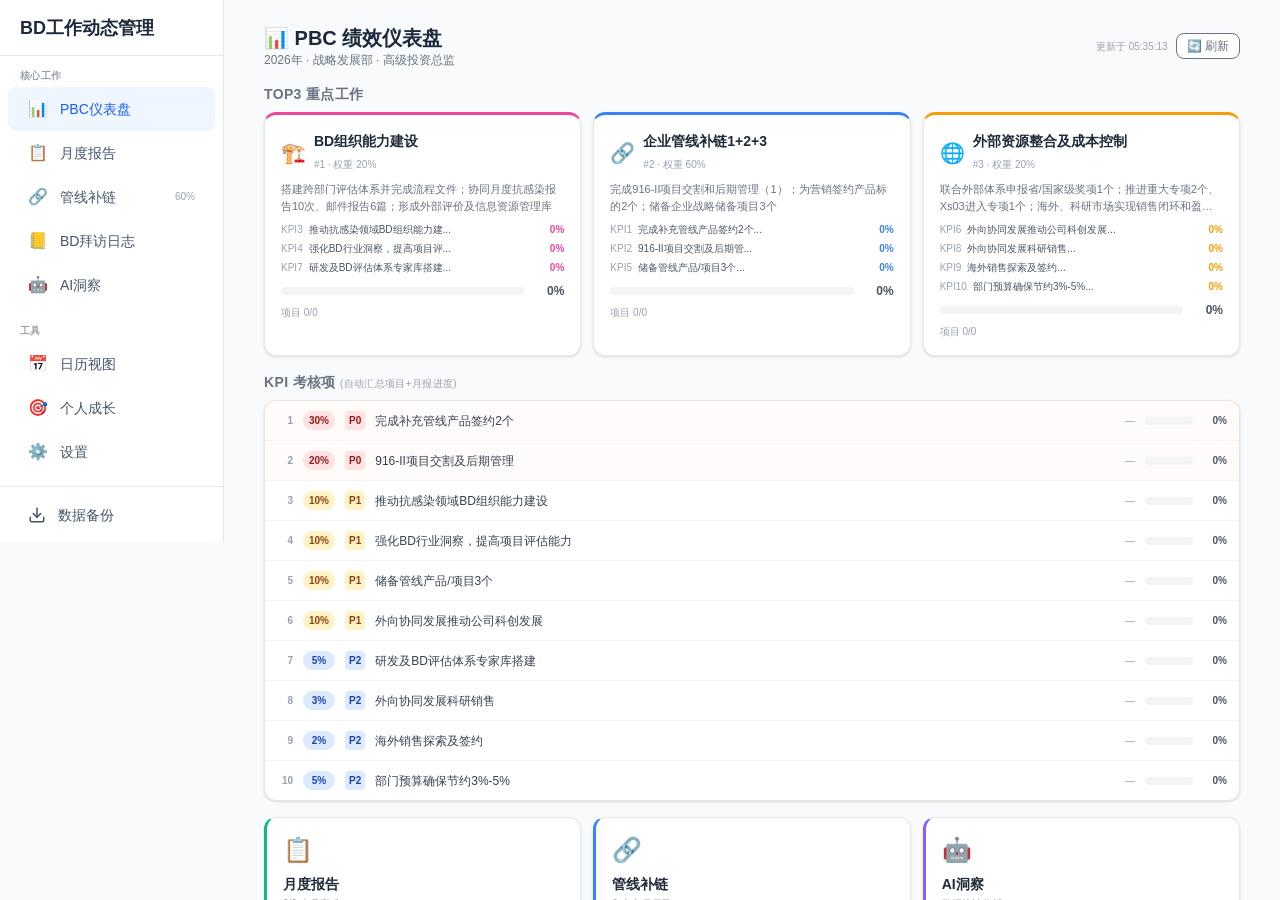
==== commit 8cb7687b: "Fix: calendar date filtering + unified filter + sample data generator + BD enhancements" ====
--- a/index.html
+++ b/index.html
@@ -72,7 +72,9 @@
 // Watch React mount
 var obs=new MutationObserver(function(){var r=document.getElementById('root');if(r&&r.children.length>0){S('渲染完成');setTimeout(function(){PL.classList.add('done');setTimeout(function(){PL.style.display='none';},400);
   // Fix scroll-to-top button after React renders
-  setTimeout(function(){var btns=document.querySelectorAll('[title="顶部"]');btns.forEach(function(b){var orig=b.onclick;b.onclick=function(){window.scrollTo({top:0,behavior:'smooth'});var c=document.querySelector('.min-h-screen');if(c)c.scrollTo({top:0,behavior:'smooth'});var m=document.querySelector('main');if(m)m.scrollTo({top:0,behavior:'smooth'})}});L('Scroll fix applied: '+btns.length+' buttons')},800);
+  setTimeout(function(){var btns=document.querySelectorAll('[title="顶部"]');btns.forEach(function(b){var orig=b.onclick;b.onclick=function(){window.scrollTo({top:0,behavior:'smooth'});var c=document.querySelector('.min-h-screen');if(c)c.scrollTo({top:0,behavior:'smooth'});var m=document.querySelector('main');if(m)m.scrollTo({top:0,behavior:'smooth'})}});L('Scroll fix: '+btns.length+' btns')},800);
+  // Fix mobile nav active state for /report and /goals
+  setTimeout(function(){var p=location.pathname+location.hash;document.querySelectorAll('nav button').forEach(function(b){var to=(b.getAttribute('data-to')||'');if(to&&p.indexOf(to)>=0){b.style.color='#2563eb';b.querySelector('span:last-child')&&(b.querySelector('span:last-child').style.color='#2563eb')}});L('Mobile nav fix applied')},1000);
 },200);obs.disconnect();L('React mounted');}});
 obs.observe(document.getElementById('root'),{childList:true,subtree:true});
 
@@ -153,7 +155,7 @@
 // ═══════════════ ROUTE MATCHER ═══════════════
 function MR(url,method){var p=url.replace(/\/api/,''),m;
   if(method==='GET'&&p==='/todos')return{s:'todos',a:'getAll'};if(method==='POST'&&p==='/todos')return{s:'todos',a:'create'};m=p.match(/^\/todos\/(\d+)$/);if(m)return{s:'todos',a:method==='PUT'?'update':'delete',id:parseInt(m[1])};
-  if(method==='GET'&&p==='/calendar/events')return{s:'calendar_events',a:'getAll'};if(method==='POST'&&p==='/calendar/events')return{s:'calendar_events',a:'create'};m=p.match(/^\/calendar\/events\/(\d+)$/);if(m)return{s:'calendar_events',a:method==='PUT'?'update':'delete',id:parseInt(m[1])};if(method==='GET'&&p.indexOf('/calendar/unified')===0)return{s:'calendar_events',a:'unified'};if(method==='PUT'&&p==='/calendar/sync-source')return{s:'calendar_events',a:'sync'};if(method==='GET'&&p.indexOf('/calendar/source-detail')===0)return{s:'calendar_events',a:'sourceDetail'};
+  if(method==='GET'&&p==='/calendar/events')return{s:'calendar_events',a:'getFilteredCal'};if(method==='POST'&&p==='/calendar/events')return{s:'calendar_events',a:'create'};m=p.match(/^\/calendar\/events\/(\d+)$/);if(m)return{s:'calendar_events',a:method==='PUT'?'update':'delete',id:parseInt(m[1])};if(method==='GET'&&p.indexOf('/calendar/unified')===0)return{s:'calendar_events',a:'unified'};if(method==='PUT'&&p==='/calendar/sync-source')return{s:'calendar_events',a:'sync'};if(method==='GET'&&p.indexOf('/calendar/source-detail')===0)return{s:'calendar_events',a:'sourceDetail'};
   if(method==='GET'&&p==='/goals')return{s:'goals',a:'getAllG'};if(method==='POST'&&p==='/goals')return{s:'goals',a:'create'};m=p.match(/^\/goals\/(\d+)$/);if(m)return{s:'goals',a:method==='PUT'?'update':'delete',id:parseInt(m[1])};m=p.match(/^\/goals\/(\d+)\/progress$/);if(m)return{s:'goals',a:'updateP',id:parseInt(m[1])};if(method==='POST'&&p==='/goals/milestones')return{s:'milestones',a:'create'};m=p.match(/^\/goals\/milestones\/(\d+)$/);if(m)return{s:'milestones',a:method==='PUT'?'update':'delete',id:parseInt(m[1])};
   if(method==='GET'&&p.indexOf('/reminders/pending')===0)return{s:'reminders',a:'pending'};m=p.match(/^\/reminders\/(\d+)\/dismiss$/);if(m)return{s:'reminders',a:'dismiss',id:parseInt(m[1])};
   if(method==='GET'&&p==='/projects/all-tasks')return{s:'project_tasks',a:'allTasks'};if(method==='GET'&&p==='/projects')return{s:'projects',a:'getAll'};if(method==='POST'&&p==='/projects')return{s:'projects',a:'create'};m=p.match(/^\/projects\/(\d+)\/tasks$/);if(m)return{s:'project_tasks',a:method==='GET'?'byProject':'createTask',id:parseInt(m[1])};m=p.match(/^\/projects\/(\d+)\/links$/);if(m)return{s:'project_links',a:'getLinks',id:parseInt(m[1])};m=p.match(/^\/projects\/(\d+)\/suggested-links$/);if(m)return{s:'project_links',a:'suggested',id:parseInt(m[1])};m=p.match(/^\/projects\/(\d+)$/);if(m)return{s:'projects',a:method==='GET'?'getById':(method==='PUT'?'update':'delete'),id:parseInt(m[1])};m=p.match(/^\/projects\/tasks\/(\d+)$/);if(m)return{s:'project_tasks',a:method==='PUT'?'updateTask':'deleteTask',id:parseInt(m[1])};if(method==='POST'&&p==='/projects/links')return{s:'project_links',a:'createLink'};m=p.match(/^\/projects\/links\/(\d+)$/);if(m)return{s:'project_links',a:'deleteLink',id:parseInt(m[1])};
@@ -173,6 +175,7 @@
 
     switch(a){
       case 'getAll':return JR(await DA(s));
+      case 'getFilteredCal':var ce=await DA('calendar_events'),st=qp.get('start'),en=qp.get('end');if(st&&en)ce=ce.filter(function(e){return e.event_date>=st&&e.event_date<=en});return JR(ce);
       case 'getFiltered':var items=await DA(s),y=parseInt(qp.get('year')),m=parseInt(qp.get('month'));if(y&&m)items=items.filter(function(i){return i.year===y&&i.month===m});return JR(items);
       case 'getById':return JR(await G1(s,id));
       case 'create':var o={};for(var k in bd){if(bd.hasOwnProperty(k))o[k]=bd[k]}o.created_at=o.created_at||now;o.updated_at=now;delete o.id;var nid=await DP(s,o);var cr=await G1(s,nid);return JR(cr||{},201);
@@ -180,7 +183,9 @@
       case 'delete':await DL1(s,id);return JR({success:true});
       case 'getAllG':var gs=await DA('goals'),ms=await DA('milestones');return JR({goals:gs,milestones:ms});
       case 'updateP':var g=await G1(s,id);if(!g)return ER('Not found',404);g.current_value=bd.value;g.updated_at=now;await DP(s,g);return JR(g);
-      case 'unified':var ev=await DA('calendar_events'),td=await DA('todos'),u=[];ev.forEach(function(e){u.push(Object.assign({},e,{source_type:'calendar',source_id:e.id,color:e.color||'#3b82f6'}))});td.filter(function(t){return t.due_date}).forEach(function(t){u.push({id:'todo_'+t.id,source_type:'todo',source_id:t.id,title:t.title,description:t.description||'',date:t.due_date,status:t.status,color:'#f59e0b',priority:t.priority,completed:t.status==='done'})});return JR(u);
+      case 'unified':var ev=await DA('calendar_events'),td=await DA('todos'),ust=qp.get('start'),uen=qp.get('end');
+        if(ust&&uen){ev=ev.filter(function(e){return e.event_date>=ust&&e.event_date<=uen});td=td.filter(function(t){return t.due_date&&t.due_date>=ust&&t.due_date<=uen})}
+        var u=[];ev.forEach(function(e){u.push(Object.assign({},e,{source_type:'calendar',source_id:e.id,color:e.color||'#3b82f6'}))});td.filter(function(t){return t.due_date}).forEach(function(t){u.push({id:'todo_'+t.id,source_type:'todo',source_id:t.id,title:t.title,description:t.description||'',date:t.due_date,status:t.status,color:'#f59e0b',priority:t.priority,completed:t.status==='done'})});return JR(u);
       case 'pending':return JR(await DA('reminders'));case 'dismiss':await DL1('reminders',id);return JR({success:true});
       case 'get':var sv=await G1('settings',key);return JR(sv?sv.value:null);case 'set':await PU('settings',{key:key,value:bd.value});return JR({success:true});
       case 'summary':var mi=await DA('monthly_items'),uy=parseInt(qp.get('year')||'2026'),mo={};for(var mm=1;mm<=12;mm++){var fi=mi.filter(function(i){return i.year===uy&&i.month===mm});mo[mm]={summary:fi.filter(function(i){return i.type==='summary'}).length,plan:fi.filter(function(i){return i.type==='plan'}).length}}return JR({year:uy,months:mo});
@@ -226,6 +231,23 @@
 window.runDiag=async function(){var r=['=== BD Diagnostics ==='];try{var db=await ODB();r.push('DB: OK ('+Array.from(db.objectStoreNames).join(',')+')');db.close()}catch(e){r.push('DB: FAIL - '+e.message)}for(var i=0;i<STS.length;i++){try{var c=(await GA(STS[i])).length;r.push(STS[i]+': '+c+' recs')}catch(e){r.push(STS[i]+': ERR - '+e.message)}}
   r.push('Auth: '+(AUTH?'ON':'OFF'));r.push('Host: '+location.hostname);r.push('Logs: '+LOGS.length);r.push('========================');console.log(r.join('\n'));return r.join('\n')}
 
+// Sample data generator for testing
+window.genSampleData=async function(){
+  var y=2026,m=6;
+  var visits=[{target_name:'BioPharm Inc.',industry:'创新药',visit_date:y+'-0'+m+'-05',source:'行业会议',confidence:'高',profit_model:'License-out',one_liner:'新型双抗ADC平台',opportunity:'BD项目',action_status:'跟进中',created_at:NO(),updated_at:NO()},
+    {target_name:'GeneTech Labs',industry:'基因治疗',visit_date:y+'-0'+m+'-12',source:'FA推荐',confidence:'中',profit_model:'NewCo',one_liner:'AAV载体基因治疗',opportunity:'BD项目',action_status:'待评估',created_at:NO(),updated_at:NO()}];
+  for(var i=0;i<visits.length;i++)await DP('bd_visits',visits[i]);
+  var items=[{year:y,month:m,type:'summary',category:'BD项目',content:'完成Astra-Tech项目TS条款谈判',status:'已完成',bd_stage:'TS谈判',responsible_person:'BD VP',reviewer:'CEO',created_at:NO(),updated_at:NO()},
+    {year:y,month:m,type:'summary',category:'BD项目',content:'拜访3家创新药企进行标的筛选',status:'已完成',created_at:NO(),updated_at:NO()},
+    {year:y,month:m,type:'plan',category:'BD项目',content:'推进BioPharm项目进入尽调阶段',status:'进行中',due_date:y+'-0'+(m+1)+'-15',created_at:NO(),updated_at:NO()},
+    {year:y,month:m,type:'summary',category:'资本项目',content:'完成916-II交割后管理报告',status:'已完成',created_at:NO(),updated_at:NO()},
+    {year:y,month:m,type:'plan',category:'资本项目',content:'准备Q3资本项目沙盘推演',status:'进行中',created_at:NO(),updated_at:NO()}];
+  for(var j=0;j<items.length;j++)await DP('monthly_items',items[j]);
+  var projects=[{name:'BD2026-001 BioPharm双抗ADC',code:'BD2026-001',category:'BD项目',description:'新型双抗ADC平台技术引进',status:'active',bd_stage:'尽职调查',source:'行业会议',overview:'标的为US-based biotech，拥有FIC双抗ADC平台 [关键词:ADC,双抗,license,引进]',responsible_person:'BD VP',reviewer:'CEO',created_at:NO(),updated_at:NO()}];
+  for(var k=0;k<projects.length;k++)await DP('projects',projects[k]);
+  console.log('Sample data generated: '+visits.length+' visits, '+items.length+' monthly items, '+projects.length+' projects');
+  return'Generated. Refresh to see data.'};
+
 // ═══════════════ POST-INIT ═══════════════
 setTimeout(async function(){try{await ODB();L('DB ready');S('就绪')}catch(e){L('DB FAIL: '+e.message);S('数据库失败: '+e.message)}},500)
 
